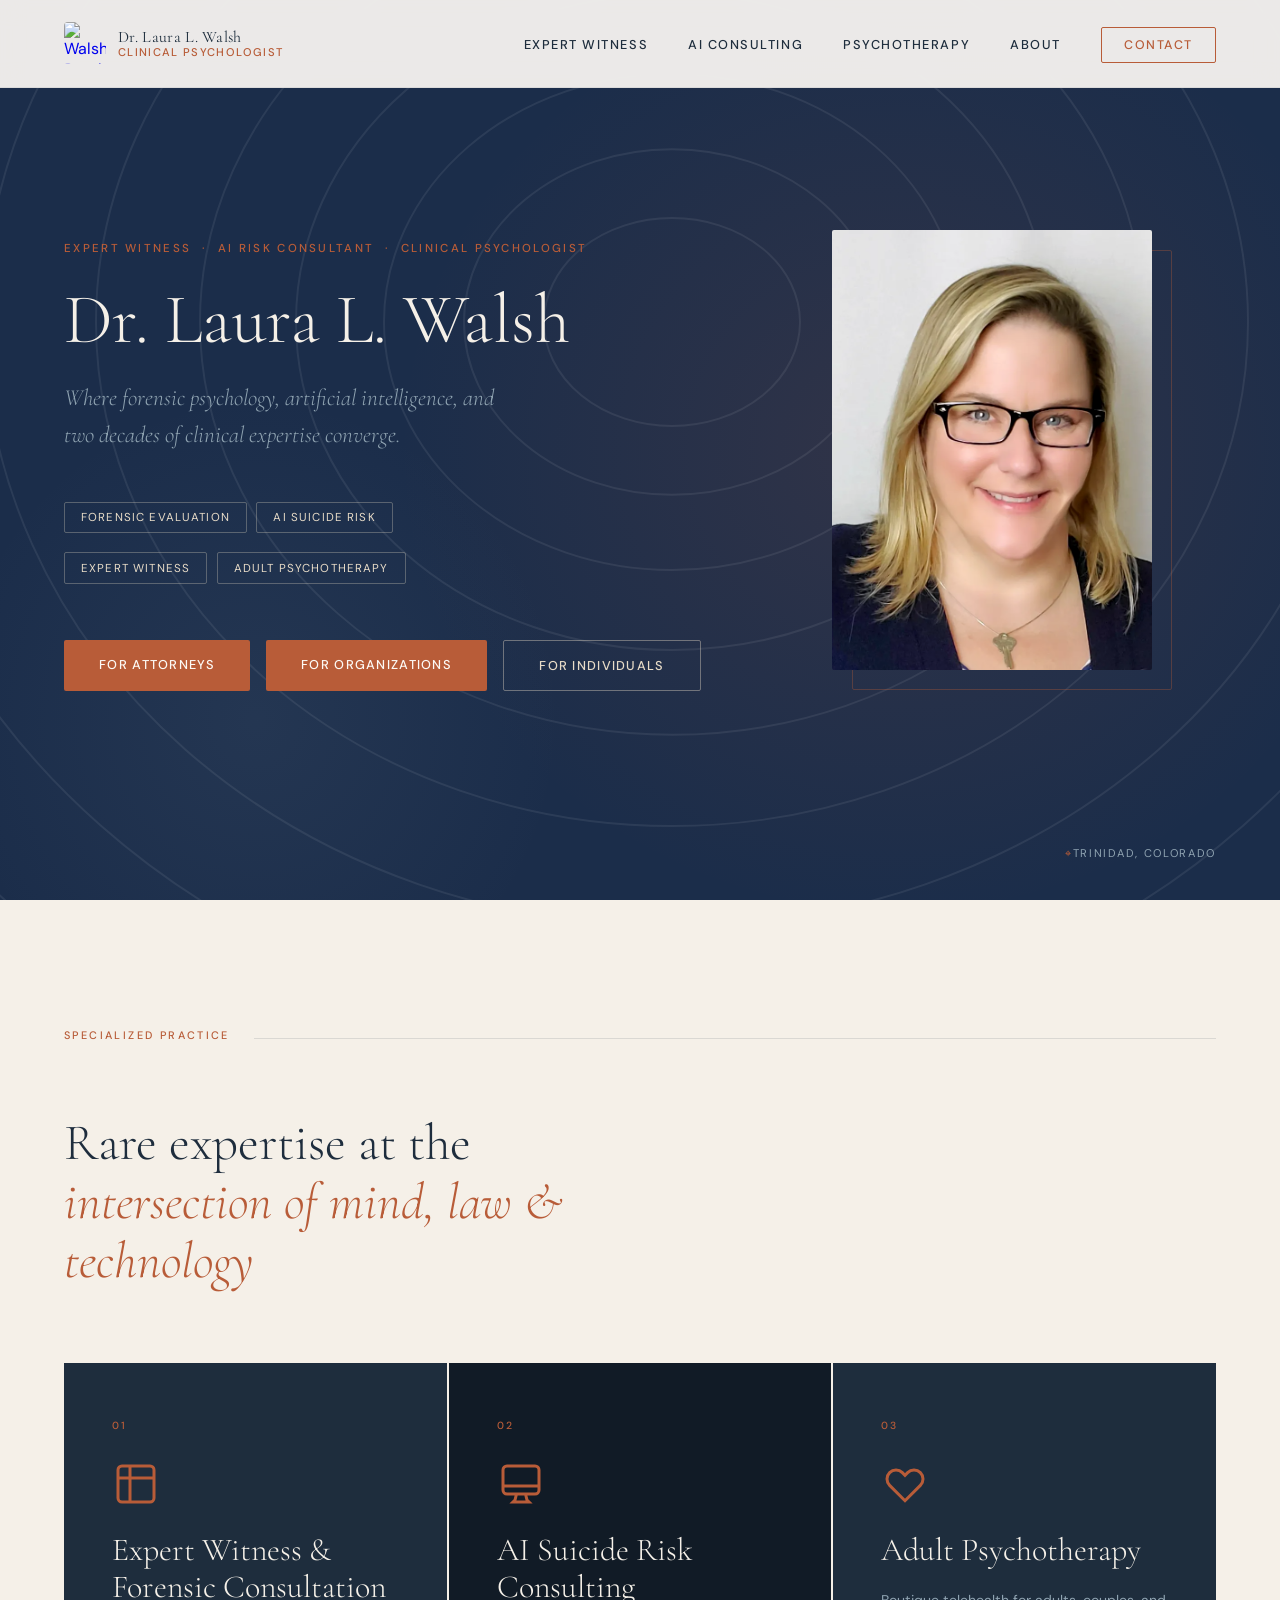
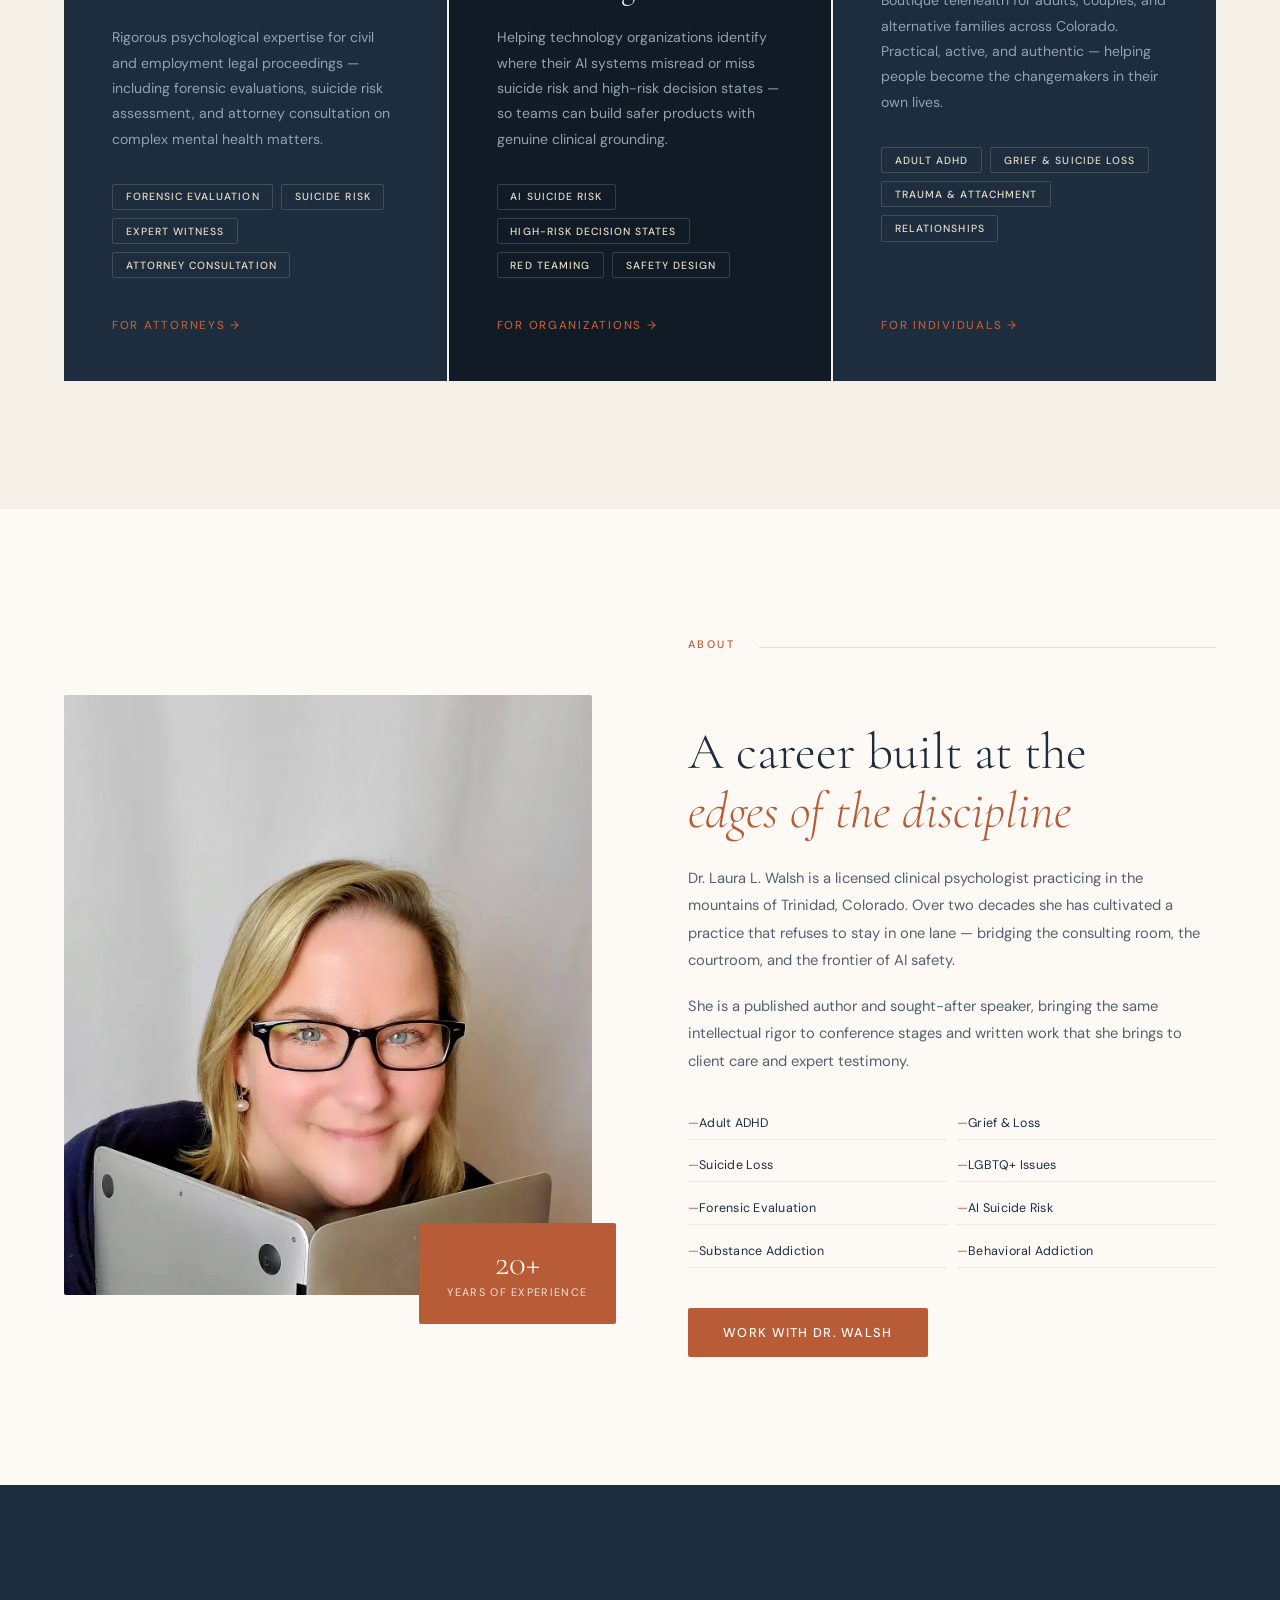
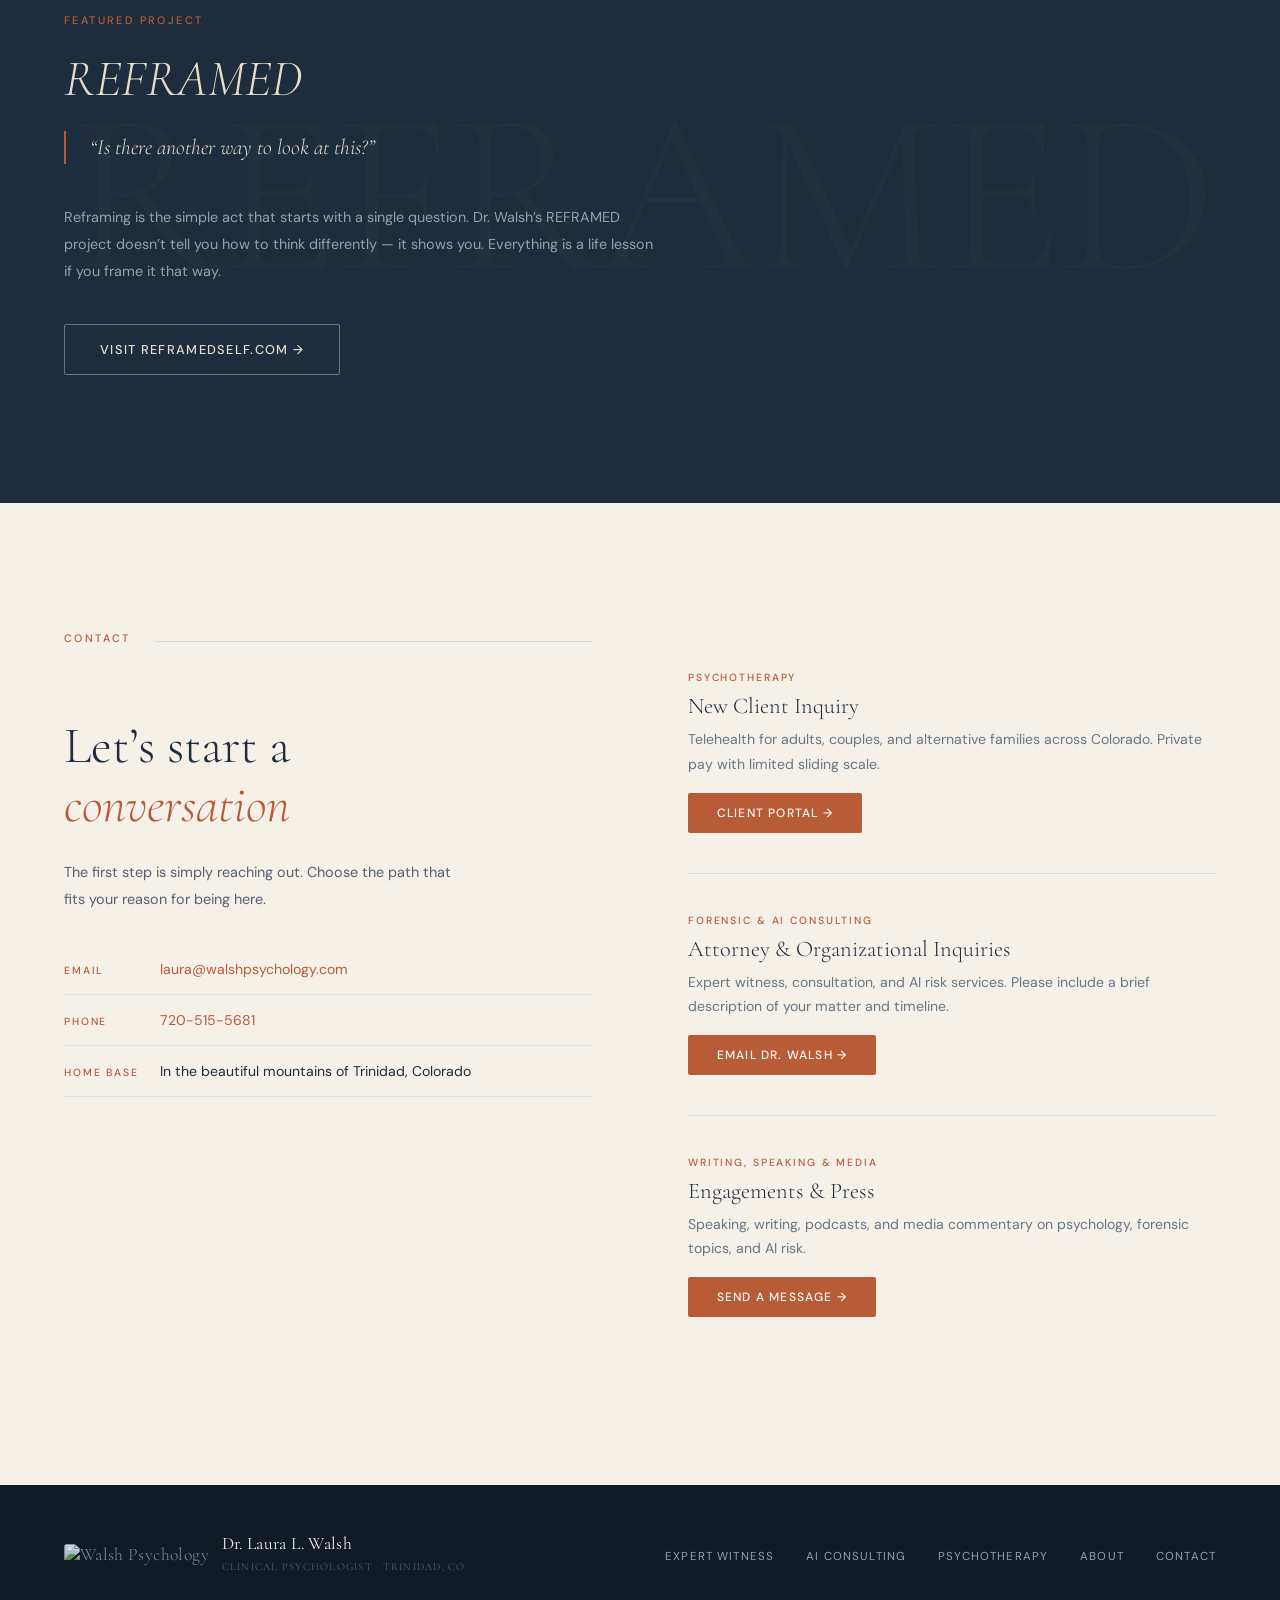
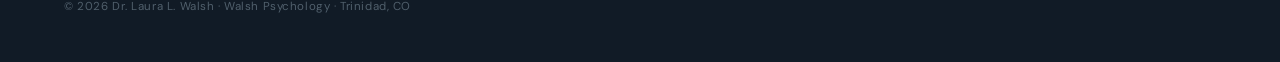
==== index.html @ 7d9e2fed "Update logo to use WebP with picture element" ====
<!DOCTYPE html>  
<html lang="en">
<head>
  <meta charset="UTF-8">
  <meta name="viewport" content="width=device-width, initial-scale=1.0">
  <meta name="theme-color" conten="#1b2d4a">
  <title>Dr. Laura L. Walsh | Clinical Psychologist &middot; Expert Witness &middot; AI Risk Consultant</title>
  <meta name="description" content="Dr. Laura L. Walsh is a licensed clinical psychologist, expert witness, and AI risk consultant in Trinidad, Colorado. Forensic psychology, adult psychotherapy, and AI suicide risk consulting.">
  <link rel="canonical" href="https://walshpsychology.com/">

  <!-- Open Graph -->
  <meta property="og:type" content="website">
  <meta property="og:url" content="https://walshpsychology.com/">
  <meta property="og:title" content="Dr. Laura L. Walsh | Clinical Psychologist &middot; Expert Witness &middot; AI Risk Consultant">
  <meta property="og:description" content="Licensed clinical psychologist, expert witness, and AI risk consultant. Forensic psychology, adult psychotherapy, and AI suicide risk consulting in Colorado.">
  <meta property="og:image" content="https://walshpsychology.com/laura_square_headshot.webp">

  <!-- Twitter -->
  <meta name="twitter:card" content="summary_large_image">
  <meta name="twitter:site" content="@walshpsychology">
  <meta name="twitter:title" content="Dr. Laura L. Walsh | Clinical Psychologist &middot; Expert Witness &middot; AI Risk Consultant">
  <meta name="twitter:description" content="Licensed clinical psychologist, expert witness, and AI risk consultant based in Trinidad, Colorado.">
  <meta name="twitter:image" content="https://walshpsychology.com/laura_square_headshot.webp">

  <!-- Favicons -->
  <link rel="icon" type="image/svg+xml" href="favicon.svg">
  <link rel="icon" type="image/png" href="walsh_logo_final.png">

  <!-- Fonts -->
  <link rel="preconnect" href="https://fonts.googleapis.com">
  <link rel="preconnect" href="https://fonts.gstatic.com" crossorigin>
  <link href="https://fonts.googleapis.com/css2?family=Cormorant+Garamond:ital,wght@0,300;0,400;0,600;1,300;1,400&family=DM+Sans:wght@300;400;500&display=swap" rel="stylesheet">

  <!-- Preload hero image -->
  <link rel="preload" as="image" href="laura_photo.webp" type="image/webp">

  <!-- Structured Data -->
  <script type="application/ld+json">{
    "@context": "https://schema.org",
    "@type": "Person",
    "name": "Dr. Laura L. Walsh",
    "jobTitle": "Licensed Clinical Psychologist",
    "description": "Licensed clinical psychologist, expert witness, and AI risk consultant in Trinidad, Colorado.",
    "url": "https://walshpsychology.com/",
    "image": "https://walshpsychology.com/laura_square_headshot.webp",
    "telephone": "+17205155681",
    "email": "laura@walshpsychology.com",
    "address": {
      "@type": "PostalAddress",
      "addressLocality": "Trinidad",
      "addressRegion": "CO",
      "addressCountry": "US"
    },
    "sameAs": ["https://reframedself.com"]
  }</script>

  <style>
    :root {
      --slate: #1e2d3d;
      --deep: #111b26;
      --terra: #b85c38;
      --sand: #e8dcc8;
      --cream: #f5f0e8;
      --mist: #8fa3b1;
      --white: #fdfaf6;
      --serif: 'Cormorant Garamond', Georgia, serif;
      --sans: 'DM Sans', sans-serif;
    }

    *, *::before, *::after { box-sizing: border-box; margin: 0; padding: 0; }

    .topo-bg {
      position: absolute; inset: 0; pointer-events: none; opacity: 0.07;
      background-image: url("data:image/svg+xml,%3Csvg xmlns='http://www.w3.org/2000/svg' width='800' height='800' viewBox='0 0 800 800'%3E%3Cg fill='none' stroke='%23ffffff' stroke-width='1.2'%3E%3Cellipse cx='420' cy='320' rx='80' ry='65'/%3E%3Cellipse cx='420' cy='320' rx='130' ry='108'/%3E%3Cellipse cx='420' cy='320' rx='180' ry='155'/%3E%3Cellipse cx='420' cy='320' rx='235' ry='205'/%3E%3Cellipse cx='420' cy='320' rx='295' ry='258'/%3E%3Cellipse cx='420' cy='320' rx='360' ry='315'/%3E%3Cellipse cx='420' cy='320' rx='430' ry='378'/%3E%3Cellipse cx='420' cy='320' rx='505' ry='445'/%3E%3Cellipse cx='420' cy='320' rx='585' ry='515'/%3E%3Cellipse cx='420' cy='320' rx='670' ry='590'/%3E%3C/g%3E%3C/svg%3E");
      background-size: cover; background-position: center;
    }

    html { scroll-behavior: smooth; }

    body { font-family: var(--sans); background: var(--white); color: var(--slate); overflow-x: hidden; }

    /* ââ NAV ââ */
    nav[aria-label="Main navigation"] {
      position: fixed; top: 0; left: 0; right: 0; z-index: 100;
      display: flex; align-items: center; justify-content: space-between;
      padding: 1.4rem 4rem;
      background: rgba(253,250,246,0.92); backdrop-filter: blur(12px);
      border-bottom: 1px solid rgba(30,45,61,0.08);
      transition: padding 0.3s ease;
      flex-wrap: nowrap;
    }
    /* Reset footer nav â prevent it from inheriting fixed positioning */
    footer nav { position: static; all: unset; }
    .nav-logo {
      display: flex; align-items: center; gap: 0.75rem; text-decoration: none;
      flex-shrink: 0; position: relative; z-index: 2;
      min-height: 42px;
    }
    .nav-logo img {
      display: block; height: 42px; width: 42px; min-width: 42px;
      object-fit: cover; border-radius: 4px; flex-shrink: 0;
    }
    .nav-logo-text {
      font-family: var(--serif); font-size: 1rem; font-weight: 400;
      color: var(--slate); letter-spacing: 0.02em; line-height: 1.15;
      white-space: nowrap;
    }
    .nav-logo-text span {
      color: var(--terra); display: block; font-size: 0.7rem;
      letter-spacing: 0.12em; text-transform: uppercase;
      font-family: var(--sans); font-weight: 500;
    }
    .nav-links { display: flex; gap: 2.5rem; list-style: none; margin-left: auto; }
    .nav-links a {
      font-family: var(--sans); font-size: 0.8rem; font-weight: 500;
      letter-spacing: 0.12em; text-transform: uppercase;
      color: var(--slate); text-decoration: none; transition: color 0.2s;
    }
    .nav-links a:hover { color: var(--terra); }
    .nav-cta {
      font-size: 0.78rem !important; padding: 0.55rem 1.4rem;
      border: 1.5px solid var(--terra); border-radius: 2px; color: var(--terra) !important;
    }
    .nav-cta:hover { background: var(--terra); color: var(--white) !important; }

    /* ââ HAMBURGER & MOBILE MENU ââ */
    .nav-hamburger {
      display: none; flex-direction: column; gap: 5px; cursor: pointer;
      padding: 4px; background: none; border: none; z-index: 200;
    }
    .nav-hamburger span {
      display: block; width: 24px; height: 2px; background: var(--slate);
      transition: all 0.3s ease; border-radius: 2px;
    }
    .nav-hamburger.open span:nth-child(1) { transform: translateY(7px) rotate(45deg); }
    .nav-hamburger.open span:nth-child(2) { opacity: 0; }
    .nav-hamburger.open span:nth-child(3) { transform: translateY(-7px) rotate(-45deg); }

    .mobile-menu {
      display: none; position: fixed; top: 0; left: 0; right: 0; bottom: 0;
      background: rgba(27,45,74,0.98); z-index: 150;
      flex-direction: column; align-items: center; justify-content: center; gap: 2.5rem;
    }
    .mobile-menu.open { display: flex; }
    .mobile-menu a {
      font-family: var(--serif); font-size: 2rem; font-weight: 300;
      color: var(--cream); text-decoration: none; letter-spacing: 0.04em; transition: color 0.2s;
    }
    .mobile-menu a:hover { color: var(--terra); }
    .mobile-menu .mobile-cta {
      font-family: var(--sans); font-size: 0.85rem; font-weight: 500;
      letter-spacing: 0.12em; text-transform: uppercase;
      padding: 0.8rem 2rem; border: 1.5px solid var(--terra); color: var(--terra); border-radius: 2px;
    }

    /* ââ HERO ââ */
    .hero {
      min-height: 100vh;
      display: grid; grid-template-columns: 1.2fr 0.8fr;
      background: #1b2d4a;
      position: relative;
      overflow: visible;
    }
    .hero::before {
      content: ''; position: absolute; inset: 0;
      background:
        radial-gradient(ellipse 60% 80% at 70% 50%, rgba(184,92,56,0.14) 0%, transparent 65%),
        radial-gradient(ellipse 40% 60% at 20% 80%, rgba(143,163,177,0.08) 0%, transparent 60%);
    }
    .hero-left {
      display: flex; flex-direction: column; justify-content: center;
      padding: 8rem 0.5rem 6rem 4rem;
      position: relative; z-index: 1;
    }
    .hero-eyebrow {
      font-family: var(--sans); font-size: 0.72rem; font-weight: 500;
      letter-spacing: 0.2em; text-transform: uppercase; color: var(--terra);
      margin-bottom: 1.8rem; white-space: nowrap;
      opacity: 0; animation: fadeUp 0.7s 0.2s forwards;
    }
    .hero-name {
      font-family: var(--serif); font-size: clamp(3.2rem, 5.5vw, 6.5rem);
      font-weight: 300; line-height: 1.0; color: var(--cream);
      margin-bottom: 1.5rem; white-space: nowrap;
      opacity: 0; animation: fadeUp 0.8s 0.35s forwards;
    }
    .hero-name em { font-style: italic; color: var(--sand); }
    .hero-tagline {
      font-family: var(--serif); font-size: 1.45rem; font-weight: 300;
      font-style: italic; color: var(--mist); line-height: 1.6;
      max-width: 100%; margin-bottom: 3rem;
      opacity: 0; animation: fadeUp 0.8s 0.5s forwards;
    }
    .hero-pills {
      display: flex; flex-wrap: wrap; gap: 0.6rem;
      margin-bottom: 3.5rem;
      opacity: 0; animation: fadeUp 0.8s 0.65s forwards;
    }
    .pill-break { flex-basis: 100%; height: 0; }
    .pill {
      font-size: 0.72rem; font-weight: 400; letter-spacing: 0.1em; text-transform: uppercase;
      padding: 0.45rem 1rem; border: 1px solid rgba(232,220,200,0.3);
      color: var(--sand); border-radius: 2px;
    }
    .hero-btns {
      display: flex; gap: 1rem; flex-wrap: wrap;
      opacity: 0; animation: fadeUp 0.8s 0.8s forwards;
    }
    .btn-primary {
      font-family: var(--sans); font-size: 0.8rem; font-weight: 500;
      letter-spacing: 0.1em; text-transform: uppercase;
      padding: 1rem 2.2rem; background: var(--terra); color: var(--white);
      text-decoration: none; border-radius: 2px;
      transition: background 0.25s, transform 0.2s; display: inline-block;
    }
    .btn-primary:hover { background: #a04d2f; transform: translateY(-1px); }
    .btn-outline {
      font-family: var(--sans); font-size: 0.8rem; font-weight: 500;
      letter-spacing: 0.1em; text-transform: uppercase;
      padding: 1rem 2.2rem; border: 1.5px solid rgba(232,220,200,0.4);
      color: var(--sand); text-decoration: none; border-radius: 2px;
      transition: border-color 0.25s, color 0.25s; display: inline-block;
    }
    .btn-outline:hover { border-color: var(--sand); color: var(--white); }

    .hero-right {
      position: relative; z-index: 1;
      display: flex; align-items: center; justify-content: center;
      padding: 2rem 4rem 2rem 0;
    }
    .hero-photo-wrap {
      position: relative; width: 100%; max-width: 320px; height: 440px;
      opacity: 0; animation: fadeIn 1s 0.9s forwards;
    }
    .hero-photo-wrap::before {
      content: ''; position: absolute;
      top: 20px; left: 20px; right: -20px; bottom: -20px;
      border: 1px solid rgba(184,92,56,0.35); border-radius: 2px;
    }
    .hero-photo-wrap img {
      width: 100%; height: 100%; object-fit: cover; border-radius: 2px;
      filter: grayscale(15%) contrast(1.05);
    }
    .hero-location {
      position: absolute; bottom: 2.5rem; right: 4rem;
      font-size: 0.7rem; font-weight: 400; letter-spacing: 0.15em;
      text-transform: uppercase; color: var(--mist);
      opacity: 0; animation: fadeIn 0.8s 1.1s forwards;
    }
    .hero-location::before { content: '\2316 '; color: var(--terra); }

    /* ââ SERVICES ââ */
    .services { padding: 8rem 4rem; background: var(--cream); }
    .section-header {
      display: flex; align-items: baseline; gap: 1.5rem; margin-bottom: 4.5rem;
    }
    .section-label {
      font-size: 0.68rem; font-weight: 500; letter-spacing: 0.22em;
      text-transform: uppercase; color: var(--terra);
    }
    .section-rule { flex: 1; height: 1px; background: rgba(30,45,61,0.12); }
    .section-title {
      font-family: var(--serif); font-size: clamp(2.2rem, 4vw, 3.8rem);
      font-weight: 300; color: var(--slate); margin-bottom: 4.5rem;
      max-width: 600px; line-height: 1.15;
    }
    .section-title em { font-style: italic; color: var(--terra); }
    .services-featured { display: grid; grid-template-columns: repeat(3, 1fr); gap: 2px; }
    .service-card-featured {
      background: var(--slate); color: var(--cream); padding: 3.5rem 3rem 3rem;
      text-decoration: none; display: flex; flex-direction: column;
      position: relative; overflow: hidden; transition: transform 0.3s ease;
    }
    .service-card-featured:hover { transform: translateY(-3px); }
    .service-card-featured--ai { background: var(--deep); }
    .service-card-featured::after {
      content: ''; position: absolute; bottom: 0; left: 0; right: 0; height: 3px;
      background: var(--terra); transform: scaleX(0); transform-origin: left;
      transition: transform 0.3s ease;
    }
    .service-card-featured:hover::after { transform: scaleX(1); }
    .sfeat-label {
      font-size: 0.65rem; font-weight: 500; letter-spacing: 0.2em;
      text-transform: uppercase; color: var(--terra); margin-bottom: 1.8rem;
    }
    .service-card-featured h3 {
      font-family: var(--serif); font-size: 2rem; font-weight: 300;
      color: var(--cream); line-height: 1.15; margin-bottom: 1.2rem;
    }
    .service-card-featured p {
      font-size: 0.88rem; line-height: 1.8; color: var(--mist); margin-bottom: 2rem;
    }
    .sfeat-tags { display: flex; flex-wrap: wrap; gap: 0.5rem; margin-bottom: 2.5rem; }
    .sfeat-tags span {
      font-size: 0.65rem; font-weight: 500; letter-spacing: 0.1em; text-transform: uppercase;
      padding: 0.35rem 0.8rem; border: 1px solid rgba(232,220,200,0.18);
      color: var(--sand); border-radius: 2px;
    }
    .service-link {
      font-size: 0.72rem; font-weight: 500; letter-spacing: 0.15em; text-transform: uppercase;
      color: var(--terra); display: flex; align-items: center; gap: 0.5rem;
    }
    .service-link::after { content: ''; transition: transform 0.2s; }
    .service-card-featured:hover .service-link::after { transform: translateX(4px); }

    /* ââ ABOUT ââ */
    .about {
      padding: 8rem 4rem; background: var(--white);
      display: grid; grid-template-columns: 1fr 1fr; gap: 6rem; align-items: center;
    }
    .about-img-wrap { position: relative; }
    .about-img-wrap img {
      width: 100%; aspect-ratio: 4/5; object-fit: cover; border-radius: 2px;
    }
    .about-badge {
      position: absolute; bottom: -1.5rem; right: -1.5rem;
      background: var(--terra); color: var(--white);
      padding: 1.4rem 1.8rem; border-radius: 2px; text-align: center;
    }
    .about-badge strong {
      display: block; font-family: var(--serif); font-size: 2.2rem;
      font-weight: 300; line-height: 1;
    }
    .about-badge span { font-size: 0.68rem; letter-spacing: 0.12em; text-transform: uppercase; opacity: 0.85; }
    .about-content .section-title { margin-bottom: 1.5rem; }
    .about-content p { font-size: 0.92rem; line-height: 1.85; color: #556070; margin-bottom: 1.2rem; }
    .about-specialties { display: grid; grid-template-columns: 1fr 1fr; gap: 0.6rem; margin: 2rem 0 2.5rem; }
    .specialty-item {
      font-size: 0.78rem; font-weight: 400; color: var(--slate);
      padding: 0.5rem 0; border-bottom: 1px solid rgba(30,45,61,0.08); letter-spacing: 0.02em;
    }
    .specialty-item::before { content: '\2014 '; color: var(--terra); }

    /* ââ REFRAMED ââ */
    .reframed {
      padding: 8rem 4rem; background: var(--slate);
      display: block; position: relative; overflow: hidden;
    }
    .reframed::before {
      content: 'REFRAMED'; position: absolute;
      font-family: var(--serif); font-size: 18vw; font-weight: 300;
      color: rgba(255,255,255,0.02); top: 50%; left: 50%;
      transform: translate(-50%,-50%); white-space: nowrap;
      pointer-events: none; letter-spacing: -0.02em;
    }
    .reframed-inner { position: relative; z-index: 1; }
    .reframed-label {
      font-size: 0.68rem; font-weight: 500; letter-spacing: 0.22em;
      text-transform: uppercase; color: var(--terra); margin-bottom: 1.5rem;
    }
    .reframed-title {
      font-family: var(--serif); font-size: clamp(2.5rem, 4vw, 4rem);
      font-weight: 300; color: var(--cream); line-height: 1.1; margin-bottom: 1.5rem;
    }
    .reframed-title em { font-style: italic; color: var(--sand); }
    .reframed-body {
      font-size: 0.9rem; line-height: 1.85; color: var(--mist);
      margin-bottom: 2.5rem; max-width: 600px;
    }
    .reframed-quote { border-left: 2px solid var(--terra); padding-left: 1.5rem; margin-bottom: 2.5rem; }
    .reframed-quote blockquote {
      font-family: var(--serif); font-size: 1.35rem; font-style: italic;
      font-weight: 300; color: var(--sand); line-height: 1.55;
    }
    .btn-light {
      font-family: var(--sans); font-size: 0.8rem; font-weight: 500;
      letter-spacing: 0.1em; text-transform: uppercase;
      padding: 1rem 2.2rem; border: 1.5px solid rgba(232,220,200,0.4);
      color: var(--sand); text-decoration: none; border-radius: 2px;
      display: inline-block; transition: all 0.25s;
    }
    .btn-light:hover { background: var(--terra); border-color: var(--terra); color: var(--white); }

    /* ââ CONTACT ââ */
    .contact {
      padding: 8rem 4rem; background: var(--cream);
      display: grid; grid-template-columns: 1fr 1fr; gap: 6rem; align-items: start;
    }
    .contact-title {
      font-family: var(--serif); font-size: clamp(2.2rem, 4vw, 3.5rem);
      font-weight: 300; color: var(--slate); margin-bottom: 1.5rem; line-height: 1.15;
    }
    .contact-title em { font-style: italic; color: var(--terra); }
    .contact-body {
      font-size: 0.9rem; line-height: 1.85; color: #556070;
      margin-bottom: 2rem; max-width: 400px;
    }
    .contact-info { margin-bottom: 2.5rem; }
    .contact-item {
      display: flex; align-items: baseline; gap: 1rem;
      padding: 1rem 0; border-bottom: 1px solid rgba(30,45,61,0.08);
      font-size: 0.88rem; color: var(--slate);
    }
    .contact-item-label {
      font-size: 0.65rem; font-weight: 500; letter-spacing: 0.18em;
      text-transform: uppercase; color: var(--terra); min-width: 80px;
    }

    /* ââ FOOTER ââ */
    footer {
      background: var(--deep); padding: 3rem 4rem;
      display: flex; align-items: center; justify-content: space-between;
      flex-wrap: wrap; gap: 1.5rem;
    }
    .footer-logo {
      font-family: var(--serif); font-size: 1.1rem; font-weight: 300;
      color: var(--mist); letter-spacing: 0.02em;
      display: flex; align-items: center; gap: 0.75rem;
    }
    .footer-logo strong { color: var(--cream); font-weight: 400; }
    .footer-nav { display: flex; gap: 2rem; list-style: none; }
    .footer-nav a {
      font-size: 0.72rem; font-weight: 400; letter-spacing: 0.1em; text-transform: uppercase;
      color: var(--mist); text-decoration: none; transition: color 0.2s;
    }
    .footer-nav a:hover { color: var(--terra); }
    .footer-copy { font-size: 0.72rem; color: rgba(143,163,177,0.5); letter-spacing: 0.05em; }

    /* ââ ANIMATIONS ââ */
    @keyframes fadeUp { from { opacity: 0; transform: translateY(20px); } to { opacity: 1; transform: translateY(0); } }
    @keyframes fadeIn { from { opacity: 0; } to { opacity: 1; } }

    /* ââ RESPONSIVE ââ */
    @media (max-width: 900px) {
      nav { padding: 1.2rem 1.5rem; }
      .nav-links { display: none; }
      .nav-hamburger { display: flex; }
      .hero { grid-template-columns: 1fr; min-height: auto; padding-bottom: 0; }
      .hero-right { display: none; }
      .hero-left { padding: 9rem 1.5rem 5rem; }
      .hero-name { white-space: normal; }
      .hero-eyebrow { white-space: normal; }
      .services { padding: 5rem 1.5rem; }
      .services-featured { grid-template-columns: 1fr; gap: 1px; }
      .about { grid-template-columns: 1fr; padding: 5rem 1.5rem; gap: 3rem; }
      .reframed { padding: 5rem 1.5rem; }
      .contact { grid-template-columns: 1fr; padding: 5rem 1.5rem; gap: 3rem; }
      footer {
        padding: 2.5rem 1.5rem;
        flex-direction: column; align-items: flex-start;
      }
      .footer-nav { flex-wrap: wrap; gap: 1rem; }
    }
  </style>
</head>
<body>

<!-- NAV -->
<nav aria-label="Main navigation">
  <a href="index.html" class="nav-logo" aria-label="Walsh Psychology â Home">
    <picture><source srcset="walsh_logo_final.webp" type="image/webp"><img src="walsh_logo_final.png" alt="Walsh Psychology" width="42" height="42"></picture>
    <div class="nav-logo-text">Dr. Laura L. Walsh<span>Clinical Psychologist</span></div>
  </a>
  <ul class="nav-links">
    <li><a href="forensic.html">Expert Witness</a></li>
    <li><a href="ai.html">AI Consulting</a></li>
    <li><a href="therapy.html">Psychotherapy</a></li>
    <li><a href="about.html">About</a></li>
    <li><a href="contact.html" class="nav-cta">Contact</a></li>
  </ul>
  <button class="nav-hamburger" id="hamburgerBtn" aria-label="Open navigation menu" aria-expanded="false" aria-controls="mobileMenu">
    <span></span><span></span><span></span>
  </button>
</nav>

<div class="mobile-menu" id="mobileMenu" role="dialog" aria-modal="true" aria-label="Navigation menu">
  <a href="forensic.html">Expert Witness</a>
  <a href="ai.html">AI Consulting</a>
  <a href="therapy.html">Psychotherapy</a>
  <a href="about.html">About</a>
  <a href="contact.html" class="mobile-cta">Contact</a>
</div>

<script src="nav.js"></script>

<!-- HERO -->
<section class="hero">
  <div class="topo-bg" aria-hidden="true"></div>
  <div class="hero-left">
    <p class="hero-eyebrow">Expert Witness &nbsp;&middot;&nbsp; AI Risk Consultant &nbsp;&middot;&nbsp; Clinical Psychologist</p>
    <h1 class="hero-name">Dr. Laura L. Walsh</h1>
    <p class="hero-tagline">Where forensic psychology, artificial intelligence, and<br>two decades of clinical expertise converge.</p>
    <div class="hero-pills">
      <span class="pill">Forensic Evaluation</span>
      <span class="pill">AI Suicide Risk</span>
      <span class="pill-break"></span>
      <span class="pill">Expert Witness</span>
      <span class="pill">Adult Psychotherapy</span>
    </div>
    <div class="hero-btns">
      <a href="forensic.html" class="btn-primary">For Attorneys</a>
      <a href="ai.html" class="btn-primary">For Organizations</a>
      <a href="therapy.html" class="btn-outline">For Individuals</a>
    </div>
  </div>
  <div class="hero-right" aria-hidden="true">
    <div class="hero-photo-wrap">
      <img src="laura_photo.webp" alt="Dr. Laura L. Walsh" width="320" height="440" fetchpriority="high"
           style="width:100%;height:100%;object-fit:cover;object-position:center top;border-radius:2px;filter:grayscale(10%) contrast(1.04);">
    </div>
  </div>
  <div class="hero-location">Trinidad, Colorado</div>
</section>

<!-- SERVICES -->
<section class="services" id="services">
  <div class="section-header">
    <span class="section-label">Specialized Practice</span>
    <div class="section-rule" aria-hidden="true"></div>
  </div>
  <h2 class="section-title">Rare expertise at the<br><em>intersection of mind, law &amp; technology</em></h2>
  <div class="services-featured">
    <a href="forensic.html" class="service-card-featured" aria-label="Expert Witness and Forensic Consultation">
      <div class="sfeat-label">01</div>
      <svg viewBox="0 0 24 24" fill="none" stroke="currentColor" stroke-width="1.5" width="48" height="48" style="margin-bottom:1.5rem;color:var(--terra);" aria-hidden="true"><path d="M9 3H5a2 2 0 00-2 2v4m6-6h10a2 2 0 012 2v4M9 3v18m0 0h10a2 2 0 002-2V9M9 21H5a2 2 0 01-2-2V9m0 0h18"/></svg>
      <h3>Expert Witness &amp;<br>Forensic Consultation</h3>
      <p>Rigorous psychological expertise for civil and employment legal proceedings &mdash; including forensic evaluations, suicide risk assessment, and attorney consultation on complex mental health matters.</p>
      <div class="sfeat-tags"><span>Forensic Evaluation</span><span>Suicide Risk</span><span>Expert Witness</span><span>Attorney Consultation</span></div>
      <span class="service-link" style="margin-top:auto;">For Attorneys &rarr;</span>
    </a>
    <a href="ai.html" class="service-card-featured service-card-featured--ai" aria-label="AI Suicide Risk Consulting">
      <div class="sfeat-label">02</div>
      <svg viewBox="0 0 24 24" fill="none" stroke="currentColor" stroke-width="1.5" width="48" height="48" style="margin-bottom:1.5rem;color:var(--terra);" aria-hidden="true"><path d="M9.75 17L9 20l-1 1h8l-1-1-.75-3M3 13h18M5 17h14a2 2 0 002-2V5a2 2 0 00-2-2H5a2 2 0 00-2 2v10a2 2 0 002 2z"/></svg>
      <h3>AI Suicide Risk Consulting</h3>
      <p>Helping technology organizations identify where their AI systems misread or miss suicide risk and high-risk decision states &mdash; so teams can build safer products with genuine clinical grounding.</p>
      <div class="sfeat-tags"><span>AI Suicide Risk</span><span>High-Risk Decision States</span><span>Red Teaming</span><span>Safety Design</span></div>
      <span class="service-link" style="margin-top:auto;">For Organizations &rarr;</span>
    </a>
    <a href="therapy.html" class="service-card-featured" aria-label="Adult Psychotherapy">
      <div class="sfeat-label">03</div>
      <svg viewBox="0 0 24 24" fill="none" stroke="currentColor" stroke-width="1.5" width="48" height="48" style="margin-bottom:1.5rem;color:var(--terra);" aria-hidden="true"><path d="M4.318 6.318a4.5 4.5 0 000 6.364L12 20.364l7.682-7.682a4.5 4.5 0 00-6.364-6.364L12 7.636l-1.318-1.318a4.5 4.5 0 00-6.364 0z"/></svg>
      <h3>Adult Psychotherapy</h3>
      <p>Boutique telehealth for adults, couples, and alternative families across Colorado. Practical, active, and authentic &mdash; helping people become the changemakers in their own lives.</p>
      <div class="sfeat-tags"><span>Adult ADHD</span><span>Grief &amp; Suicide Loss</span><span>Trauma &amp; Attachment</span><span>Relationships</span></div>
      <span class="service-link" style="margin-top:auto;">For Individuals &rarr;</span>
    </a>
  </div>
</section>

<!-- ABOUT -->
<section class="about" id="about">
  <div class="about-img-wrap">
    <img src="laura_photo2.webp" alt="Dr. Laura L. Walsh" width="480" height="600" loading="lazy"
         style="width:100%;aspect-ratio:4/5;object-fit:cover;object-position:center top;border-radius:2px;">
    <div class="about-badge"><strong>20+</strong><span>Years of Experience</span></div>
  </div>
  <div class="about-content">
    <div class="section-header">
      <span class="section-label">About</span>
      <div class="section-rule" aria-hidden="true"></div>
    </div>
    <h2 class="section-title">A career built at the<br><em>edges of the discipline</em></h2>
    <p>Dr. Laura L. Walsh is a licensed clinical psychologist practicing in the mountains of Trinidad, Colorado. Over two decades she has cultivated a practice that refuses to stay in one lane &mdash; bridging the consulting room, the courtroom, and the frontier of AI safety.</p>
    <p>She is a published author and sought-after speaker, bringing the same intellectual rigor to conference stages and written work that she brings to client care and expert testimony.</p>
    <div class="about-specialties">
      <span class="specialty-item">Adult ADHD</span>
      <span class="specialty-item">Grief &amp; Loss</span>
      <span class="specialty-item">Suicide Loss</span>
      <span class="specialty-item">LGBTQ+ Issues</span>
      <span class="specialty-item">Forensic Evaluation</span>
      <span class="specialty-item">AI Suicide Risk</span>
      <span class="specialty-item">Substance Addiction</span>
      <span class="specialty-item">Behavioral Addiction</span>
    </div>
    <a href="#contact" class="btn-primary">Work With Dr. Walsh</a>
  </div>
</section>

<!-- REFRAMED -->
<section class="reframed" id="reframed">
  <div class="reframed-inner">
    <p class="reframed-label">Featured Project</p>
    <h2 class="reframed-title"><em>REFRAMED</em></h2>
    <div class="reframed-quote">
      <blockquote>&ldquo;Is there another way to look at this?&rdquo;</blockquote>
    </div>
    <p class="reframed-body">Reframing is the simple act that starts with a single question. Dr. Walsh&rsquo;s REFRAMED project doesn&rsquo;t tell you how to think differently &mdash; it shows you. Everything is a life lesson if you frame it that way.</p>
    <a href="https://reframedself.com" target="_blank" rel="noopener noreferrer" class="btn-light">Visit Reframedself.com &rarr;</a>
  </div>
</section>

<!-- CONTACT -->
<section class="contact" id="contact">
  <div>
    <div class="section-header">
      <span class="section-label">Contact</span>
      <div class="section-rule" aria-hidden="true"></div>
    </div>
    <h2 class="contact-title">Let&rsquo;s start a<br><em>conversation</em></h2>
    <p class="contact-body">The first step is simply reaching out. Choose the path that fits your reason for being here.</p>
    <div class="contact-info">
      <div class="contact-item"><span class="contact-item-label">Email</span><span><a href="mailto:laura@walshpsychology.com" style="color:var(--terra);text-decoration:none;">laura@walshpsychology.com</a></span></div>
      <div class="contact-item"><span class="contact-item-label">Phone</span><span><a href="tel:7205155681" style="color:var(--terra);text-decoration:none;">720-515-5681</a></span></div>
      <div class="contact-item"><span class="contact-item-label">Home Base</span><span>In the beautiful mountains of Trinidad, Colorado</span></div>
    </div>
  </div>
  <div style="display:flex;flex-direction:column;gap:0;">
    <div style="padding:2.5rem 0;border-bottom:1px solid rgba(30,45,61,0.1);">
      <div style="font-size:0.65rem;font-weight:500;letter-spacing:0.18em;text-transform:uppercase;color:var(--terra);margin-bottom:0.5rem;">Psychotherapy</div>
      <h3 style="font-family:var(--serif);font-size:1.4rem;font-weight:300;color:var(--slate);margin-bottom:0.5rem;">New Client Inquiry</h3>
      <p style="font-size:0.88rem;line-height:1.75;color:#667788;margin-bottom:1rem;">Telehealth for adults, couples, and alternative families across Colorado. Private pay with limited sliding scale.</p>
      <a href="https://linebargerandassociates.clientsecure.me" target="_blank" rel="noopener noreferrer" class="btn-primary" style="font-size:0.75rem;padding:0.75rem 1.8rem;">Client Portal &rarr;</a>
    </div>
    <div style="padding:2.5rem 0;border-bottom:1px solid rgba(30,45,61,0.1);">
      <div style="font-size:0.65rem;font-weight:500;letter-spacing:0.18em;text-transform:uppercase;color:var(--terra);margin-bottom:0.5rem;">Forensic &amp; AI Consulting</div>
      <h3 style="font-family:var(--serif);font-size:1.4rem;font-weight:300;color:var(--slate);margin-bottom:0.5rem;">Attorney &amp; Organizational Inquiries</h3>
      <p style="font-size:0.88rem;line-height:1.75;color:#667788;margin-bottom:1rem;">Expert witness, consultation, and AI risk services. Please include a brief description of your matter and timeline.</p>
      <a href="mailto:laura@walshpsychology.com?subject=Forensic%20%2F%20AI%20Consulting%20Inquiry" class="btn-primary" style="font-size:0.75rem;padding:0.75rem 1.8rem;">Email Dr. Walsh &rarr;</a>
    </div>
    <div style="padding:2.5rem 0;">
      <div style="font-size:0.65rem;font-weight:500;letter-spacing:0.18em;text-transform:uppercase;color:var(--terra);margin-bottom:0.5rem;">Writing, Speaking &amp; Media</div>
      <h3 style="font-family:var(--serif);font-size:1.4rem;font-weight:300;color:var(--slate);margin-bottom:0.5rem;">Engagements &amp; Press</h3>
      <p style="font-size:0.88rem;line-height:1.75;color:#667788;margin-bottom:1rem;">Speaking, writing, podcasts, and media commentary on psychology, forensic topics, and AI risk.</p>
      <a href="mailto:laura@walshpsychology.com?subject=Speaking%20%2F%20Media%20Inquiry" class="btn-primary" style="font-size:0.75rem;padding:0.75rem 1.8rem;">Send a Message &rarr;</a>
    </div>
  </div>
</section>

<!-- FOOTER -->
<footer>
  <div class="footer-logo" style="display:flex;align-items:center;gap:0.75rem;">
    <picture><source srcset="walsh_logo_final.webp" type="image/webp"><img src="walsh_logo_final.png" alt="Walsh Psychology" width="36" height="36" loading="lazy"
         style="height:36px;width:36px;object-fit:cover;border-radius:3px;opacity:0.85;"></picture>
    <div><strong>Dr. Laura L. Walsh</strong><br><span style="font-size:0.65rem;letter-spacing:0.12em;text-transform:uppercase;color:var(--mist);opacity:0.6;">Clinical Psychologist &middot; Trinidad, CO</span></div>
  </div>
  <nav aria-label="Footer navigation">
    <ul class="footer-nav">
      <li><a href="forensic.html">Expert Witness</a></li>
      <li><a href="ai.html">AI Consulting</a></li>
      <li><a href="therapy.html">Psychotherapy</a></li>
      <li><a href="about.html">About</a></li>
      <li><a href="contact.html">Contact</a></li>
    </ul>
  </nav>
  <p class="footer-copy">&copy; 2026 Dr. Laura L. Walsh &middot; Walsh Psychology &middot; Trinidad, CO</p>
</footer>

</body>
</html>
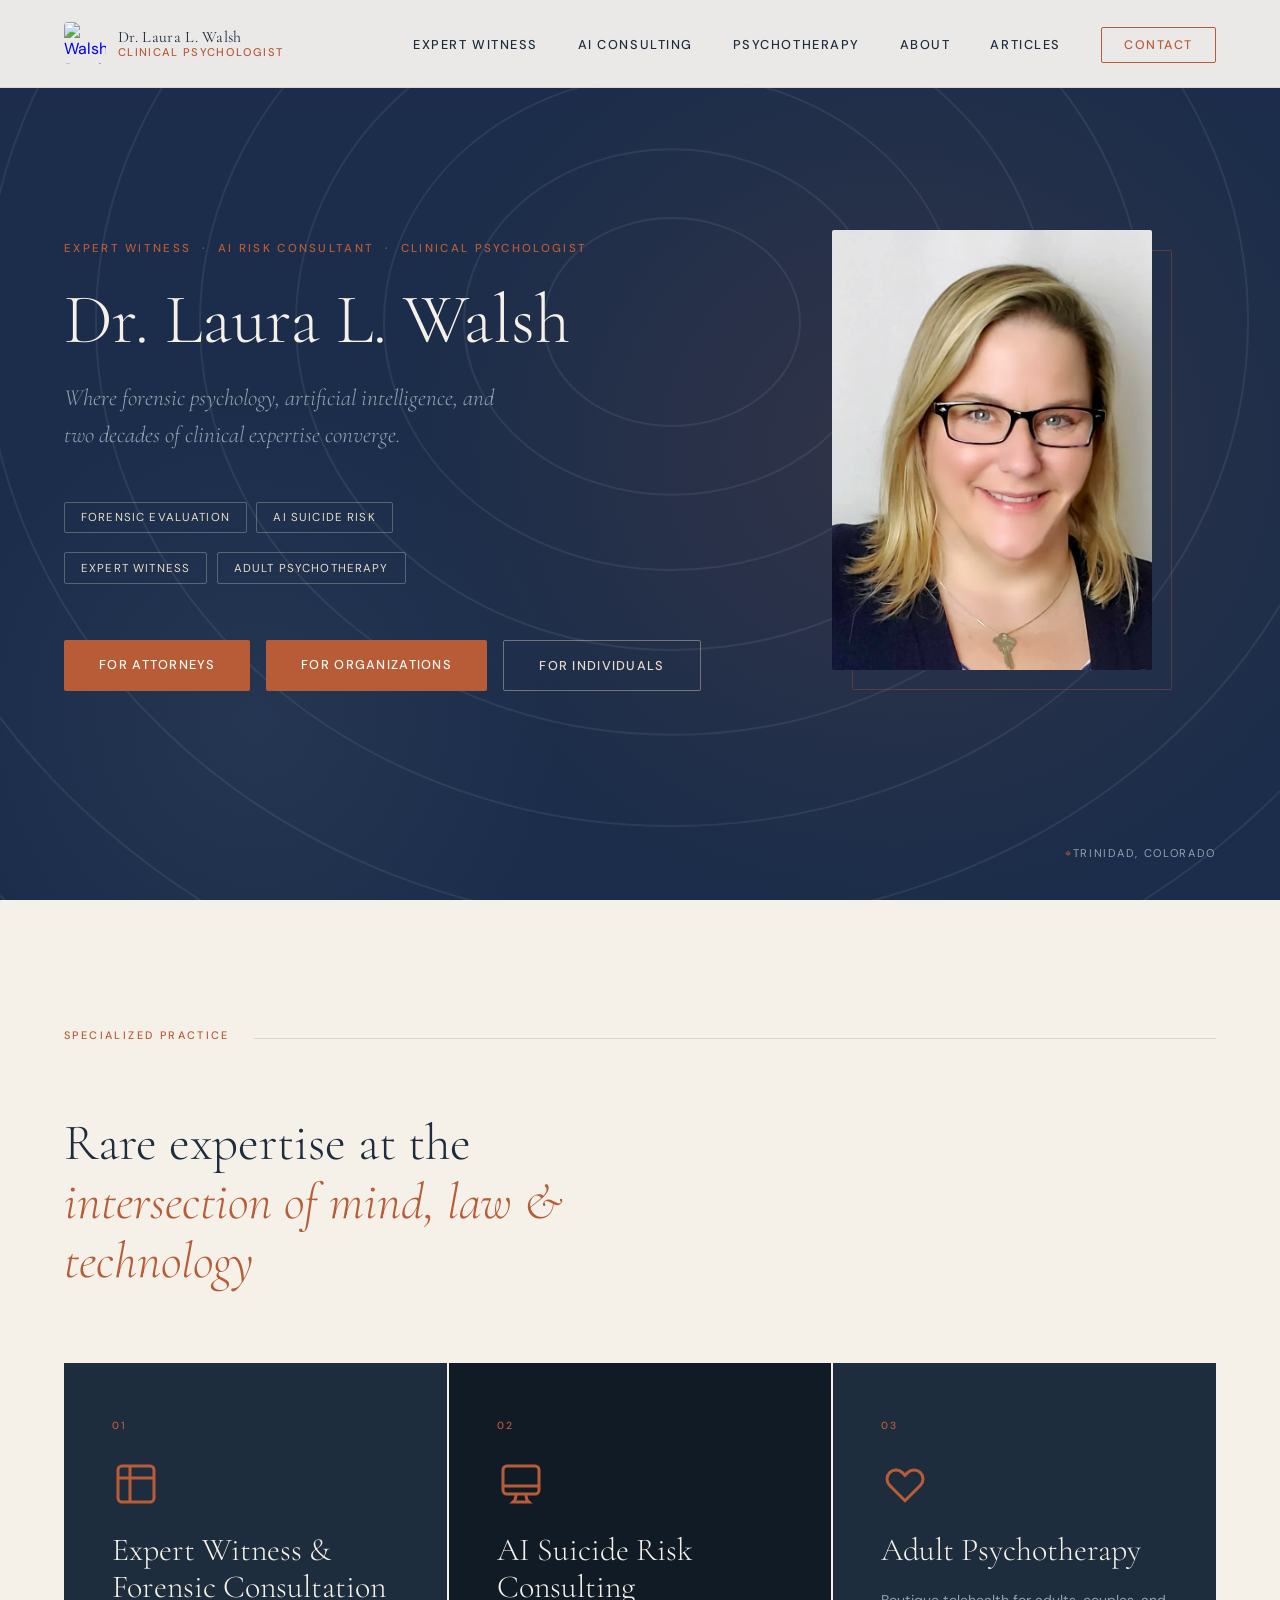
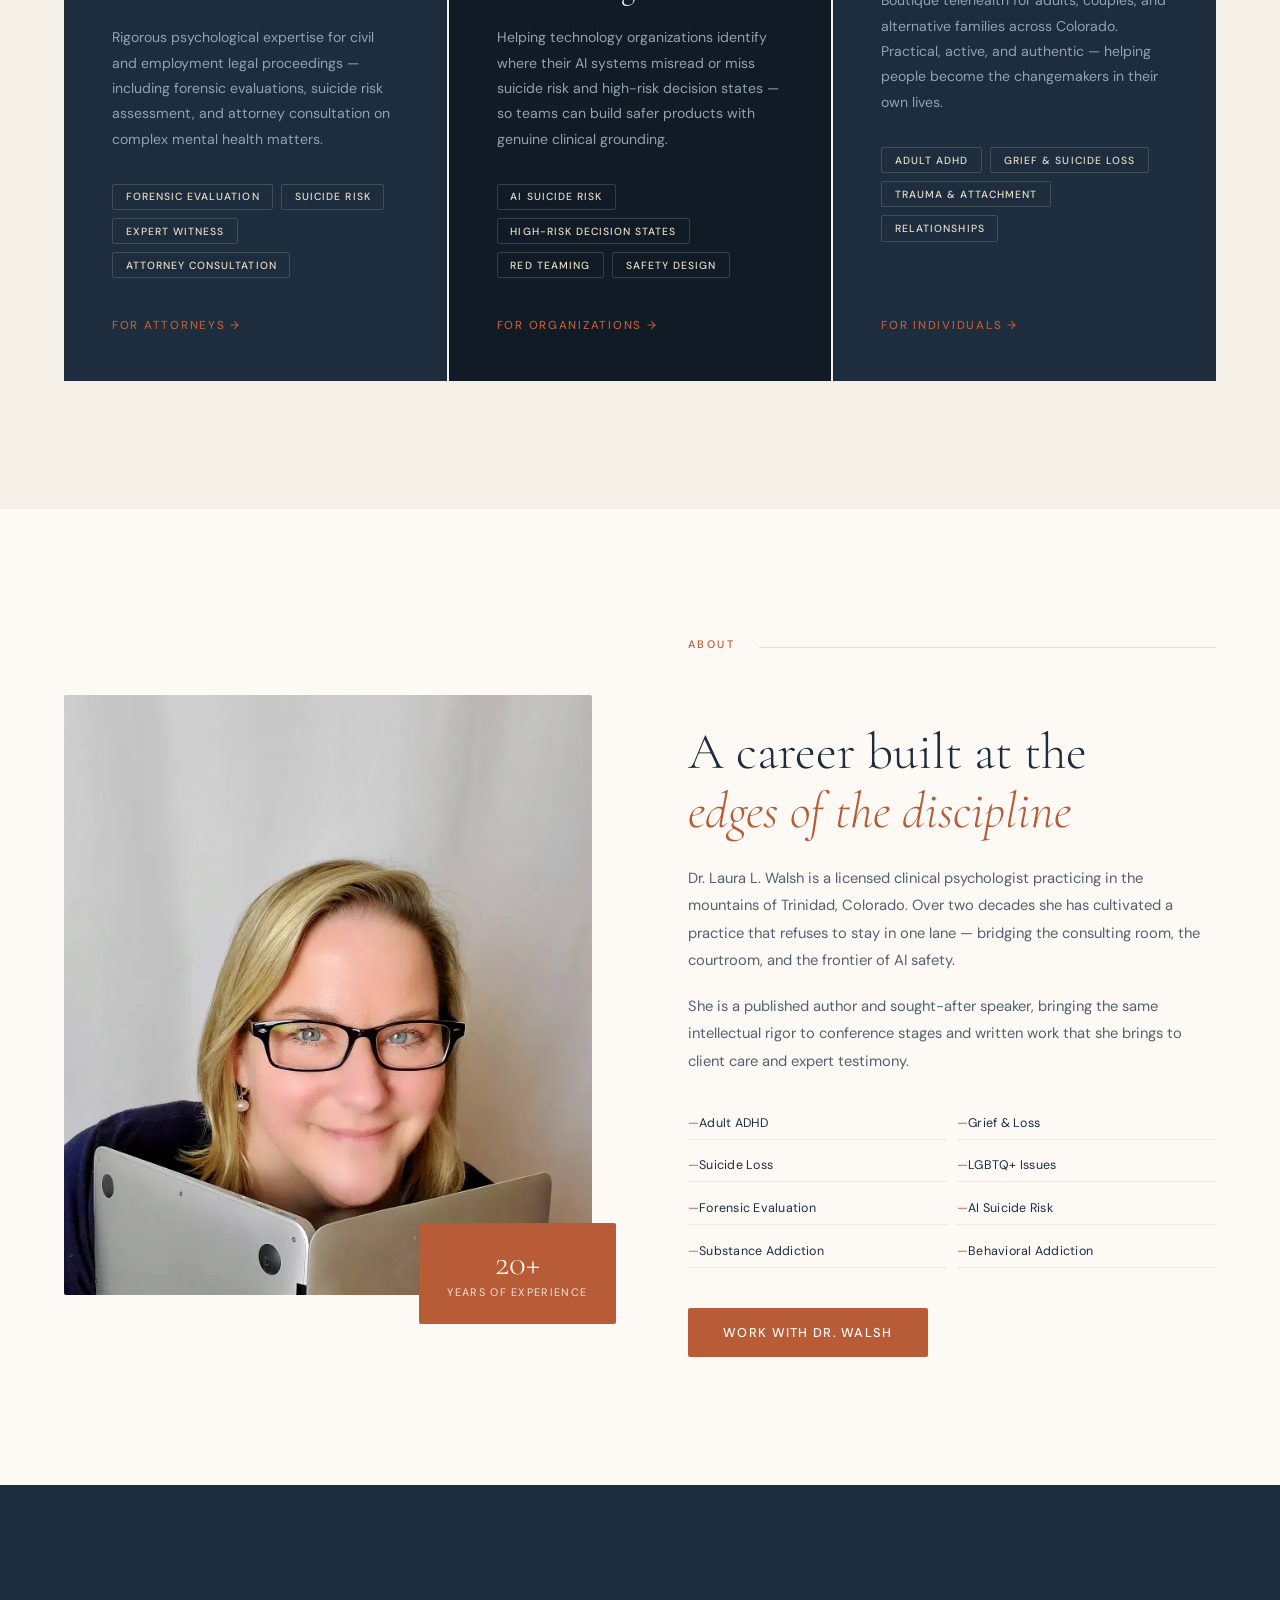
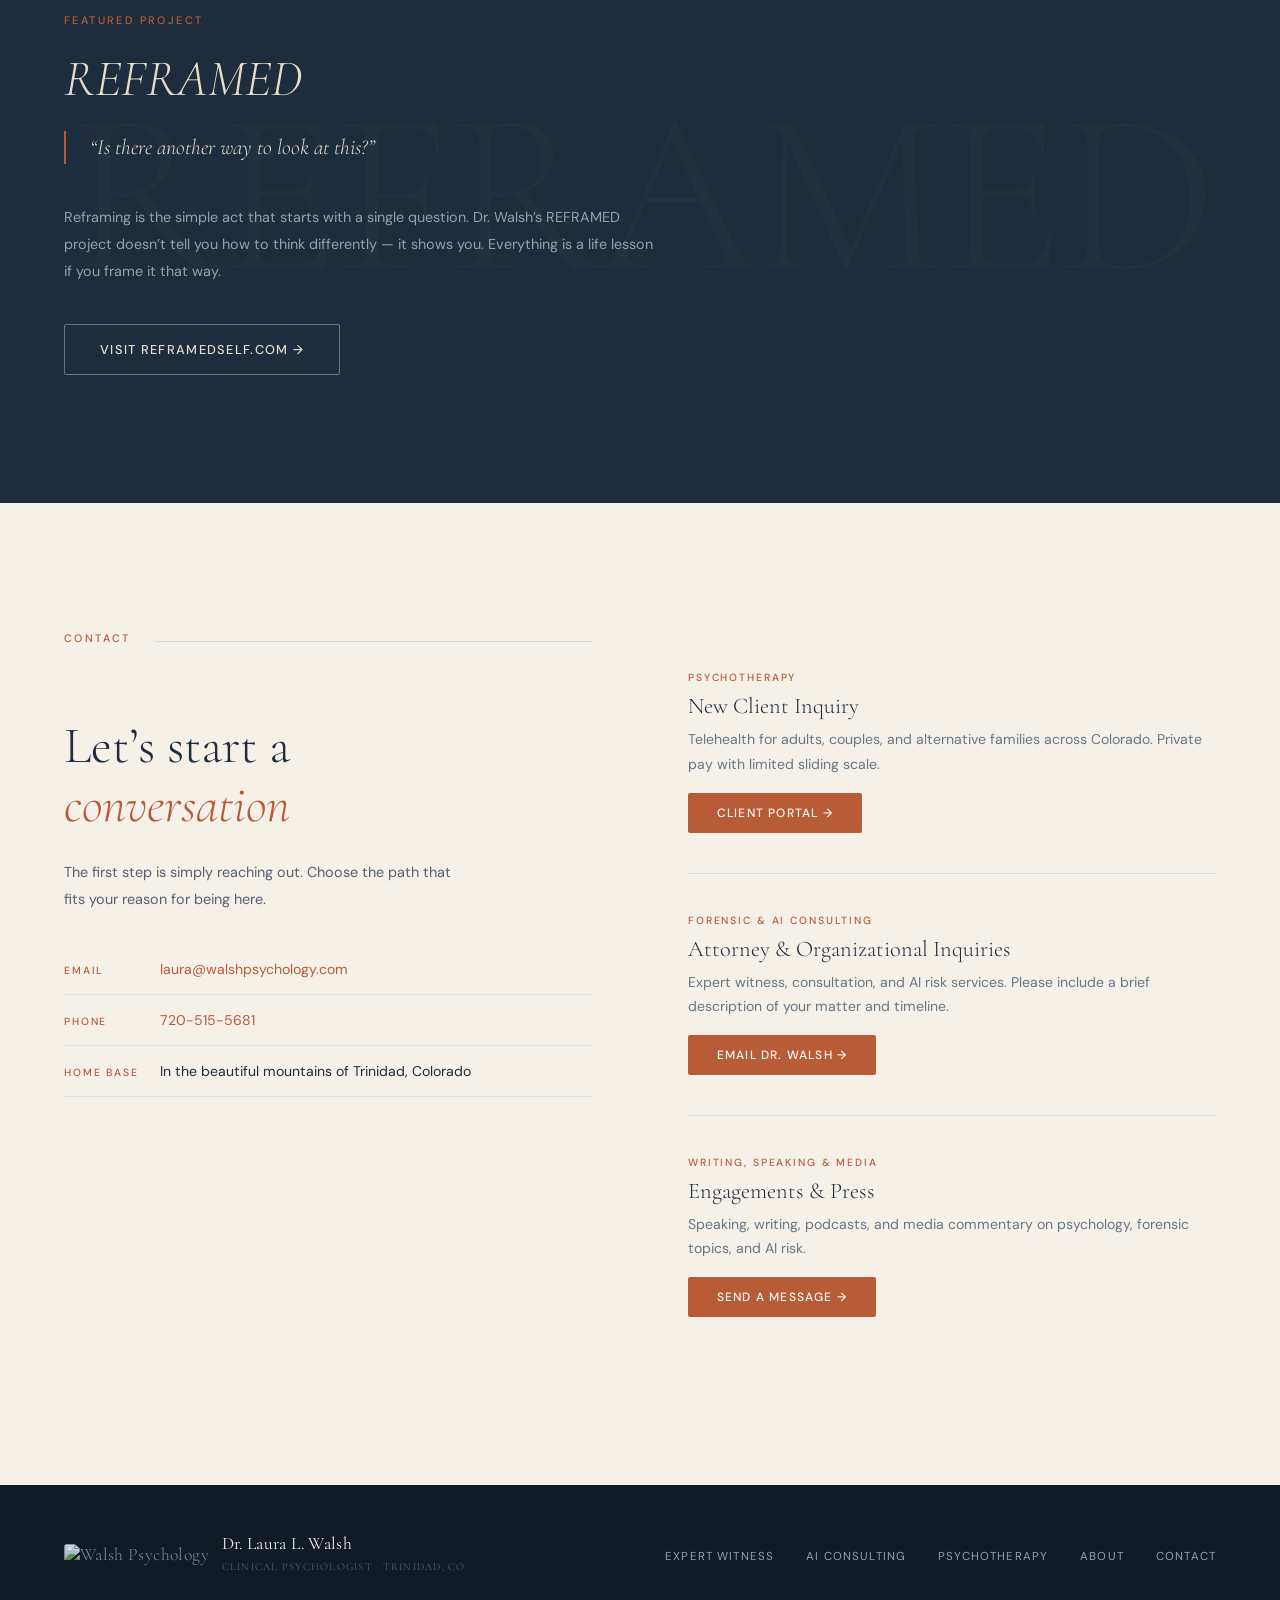
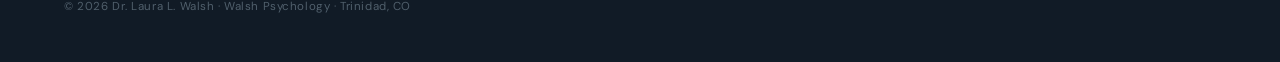
==== commit fe6e7c8c: "Update index.html" ====
--- a/index.html
+++ b/index.html
@@ -79,7 +79,7 @@
 
     body { font-family: var(--sans); background: var(--white); color: var(--slate); overflow-x: hidden; }
 
-    /* ââ NAV ââ */
+    /* ÃÂ¢ÃÂÃÂÃÂ¢ÃÂÃÂ NAV ÃÂ¢ÃÂÃÂÃÂ¢ÃÂÃÂ */
     nav[aria-label="Main navigation"] {
       position: fixed; top: 0; left: 0; right: 0; z-index: 100;
       display: flex; align-items: center; justify-content: space-between;
@@ -89,7 +89,7 @@
       transition: padding 0.3s ease;
       flex-wrap: nowrap;
     }
-    /* Reset footer nav â prevent it from inheriting fixed positioning */
+    /* Reset footer nav ÃÂ¢ÃÂÃÂ prevent it from inheriting fixed positioning */
     footer nav { position: static; all: unset; }
     .nav-logo {
       display: flex; align-items: center; gap: 0.75rem; text-decoration: none;
@@ -123,7 +123,7 @@
     }
     .nav-cta:hover { background: var(--terra); color: var(--white) !important; }
 
-    /* ââ HAMBURGER & MOBILE MENU ââ */
+    /* ÃÂ¢ÃÂÃÂÃÂ¢ÃÂÃÂ HAMBURGER & MOBILE MENU ÃÂ¢ÃÂÃÂÃÂ¢ÃÂÃÂ */
     .nav-hamburger {
       display: none; flex-direction: column; gap: 5px; cursor: pointer;
       padding: 4px; background: none; border: none; z-index: 200;
@@ -153,7 +153,7 @@
       padding: 0.8rem 2rem; border: 1.5px solid var(--terra); color: var(--terra); border-radius: 2px;
     }
 
-    /* ââ HERO ââ */
+    /* ÃÂ¢ÃÂÃÂÃÂ¢ÃÂÃÂ HERO ÃÂ¢ÃÂÃÂÃÂ¢ÃÂÃÂ */
     .hero {
       min-height: 100vh;
       display: grid; grid-template-columns: 1.2fr 0.8fr;
@@ -249,7 +249,7 @@
     }
     .hero-location::before { content: '\2316 '; color: var(--terra); }
 
-    /* ââ SERVICES ââ */
+    /* ÃÂ¢ÃÂÃÂÃÂ¢ÃÂÃÂ SERVICES ÃÂ¢ÃÂÃÂÃÂ¢ÃÂÃÂ */
     .services { padding: 8rem 4rem; background: var(--cream); }
     .section-header {
       display: flex; align-items: baseline; gap: 1.5rem; margin-bottom: 4.5rem;
@@ -303,7 +303,7 @@
     .service-link::after { content: ''; transition: transform 0.2s; }
     .service-card-featured:hover .service-link::after { transform: translateX(4px); }
 
-    /* ââ ABOUT ââ */
+    /* ÃÂ¢ÃÂÃÂÃÂ¢ÃÂÃÂ ABOUT ÃÂ¢ÃÂÃÂÃÂ¢ÃÂÃÂ */
     .about {
       padding: 8rem 4rem; background: var(--white);
       display: grid; grid-template-columns: 1fr 1fr; gap: 6rem; align-items: center;
@@ -331,7 +331,7 @@
     }
     .specialty-item::before { content: '\2014 '; color: var(--terra); }
 
-    /* ââ REFRAMED ââ */
+    /* ÃÂ¢ÃÂÃÂÃÂ¢ÃÂÃÂ REFRAMED ÃÂ¢ÃÂÃÂÃÂ¢ÃÂÃÂ */
     .reframed {
       padding: 8rem 4rem; background: var(--slate);
       display: block; position: relative; overflow: hidden;
@@ -371,7 +371,7 @@
     }
     .btn-light:hover { background: var(--terra); border-color: var(--terra); color: var(--white); }
 
-    /* ââ CONTACT ââ */
+    /* ÃÂ¢ÃÂÃÂÃÂ¢ÃÂÃÂ CONTACT ÃÂ¢ÃÂÃÂÃÂ¢ÃÂÃÂ */
     .contact {
       padding: 8rem 4rem; background: var(--cream);
       display: grid; grid-template-columns: 1fr 1fr; gap: 6rem; align-items: start;
@@ -396,7 +396,7 @@
       text-transform: uppercase; color: var(--terra); min-width: 80px;
     }
 
-    /* ââ FOOTER ââ */
+    /* ÃÂ¢ÃÂÃÂÃÂ¢ÃÂÃÂ FOOTER ÃÂ¢ÃÂÃÂÃÂ¢ÃÂÃÂ */
     footer {
       background: var(--deep); padding: 3rem 4rem;
       display: flex; align-items: center; justify-content: space-between;
@@ -416,11 +416,11 @@
     .footer-nav a:hover { color: var(--terra); }
     .footer-copy { font-size: 0.72rem; color: rgba(143,163,177,0.5); letter-spacing: 0.05em; }
 
-    /* ââ ANIMATIONS ââ */
+    /* ÃÂ¢ÃÂÃÂÃÂ¢ÃÂÃÂ ANIMATIONS ÃÂ¢ÃÂÃÂÃÂ¢ÃÂÃÂ */
     @keyframes fadeUp { from { opacity: 0; transform: translateY(20px); } to { opacity: 1; transform: translateY(0); } }
     @keyframes fadeIn { from { opacity: 0; } to { opacity: 1; } }
 
-    /* ââ RESPONSIVE ââ */
+    /* ÃÂ¢ÃÂÃÂÃÂ¢ÃÂÃÂ RESPONSIVE ÃÂ¢ÃÂÃÂÃÂ¢ÃÂÃÂ */
     @media (max-width: 900px) {
       nav { padding: 1.2rem 1.5rem; }
       .nav-links { display: none; }
@@ -447,7 +447,7 @@
 
 <!-- NAV -->
 <nav aria-label="Main navigation">
-  <a href="index.html" class="nav-logo" aria-label="Walsh Psychology â Home">
+  <a href="index.html" class="nav-logo" aria-label="Walsh Psychology ÃÂ¢ÃÂÃÂ Home">
     <picture><source srcset="walsh_logo_final.webp" type="image/webp"><img src="walsh_logo_final.png" alt="Walsh Psychology" width="42" height="42"></picture>
     <div class="nav-logo-text">Dr. Laura L. Walsh<span>Clinical Psychologist</span></div>
   </a>
@@ -456,6 +456,7 @@
     <li><a href="ai.html">AI Consulting</a></li>
     <li><a href="therapy.html">Psychotherapy</a></li>
     <li><a href="about.html">About</a></li>
+    <li><a href="articles.html">Articles</a></li>
     <li><a href="contact.html" class="nav-cta">Contact</a></li>
   </ul>
   <button class="nav-hamburger" id="hamburgerBtn" aria-label="Open navigation menu" aria-expanded="false" aria-controls="mobileMenu">
@@ -468,6 +469,7 @@
   <a href="ai.html">AI Consulting</a>
   <a href="therapy.html">Psychotherapy</a>
   <a href="about.html">About</a>
+  <a href="articles.html">Articles</a>
   <a href="contact.html" class="mobile-cta">Contact</a>
 </div>
 
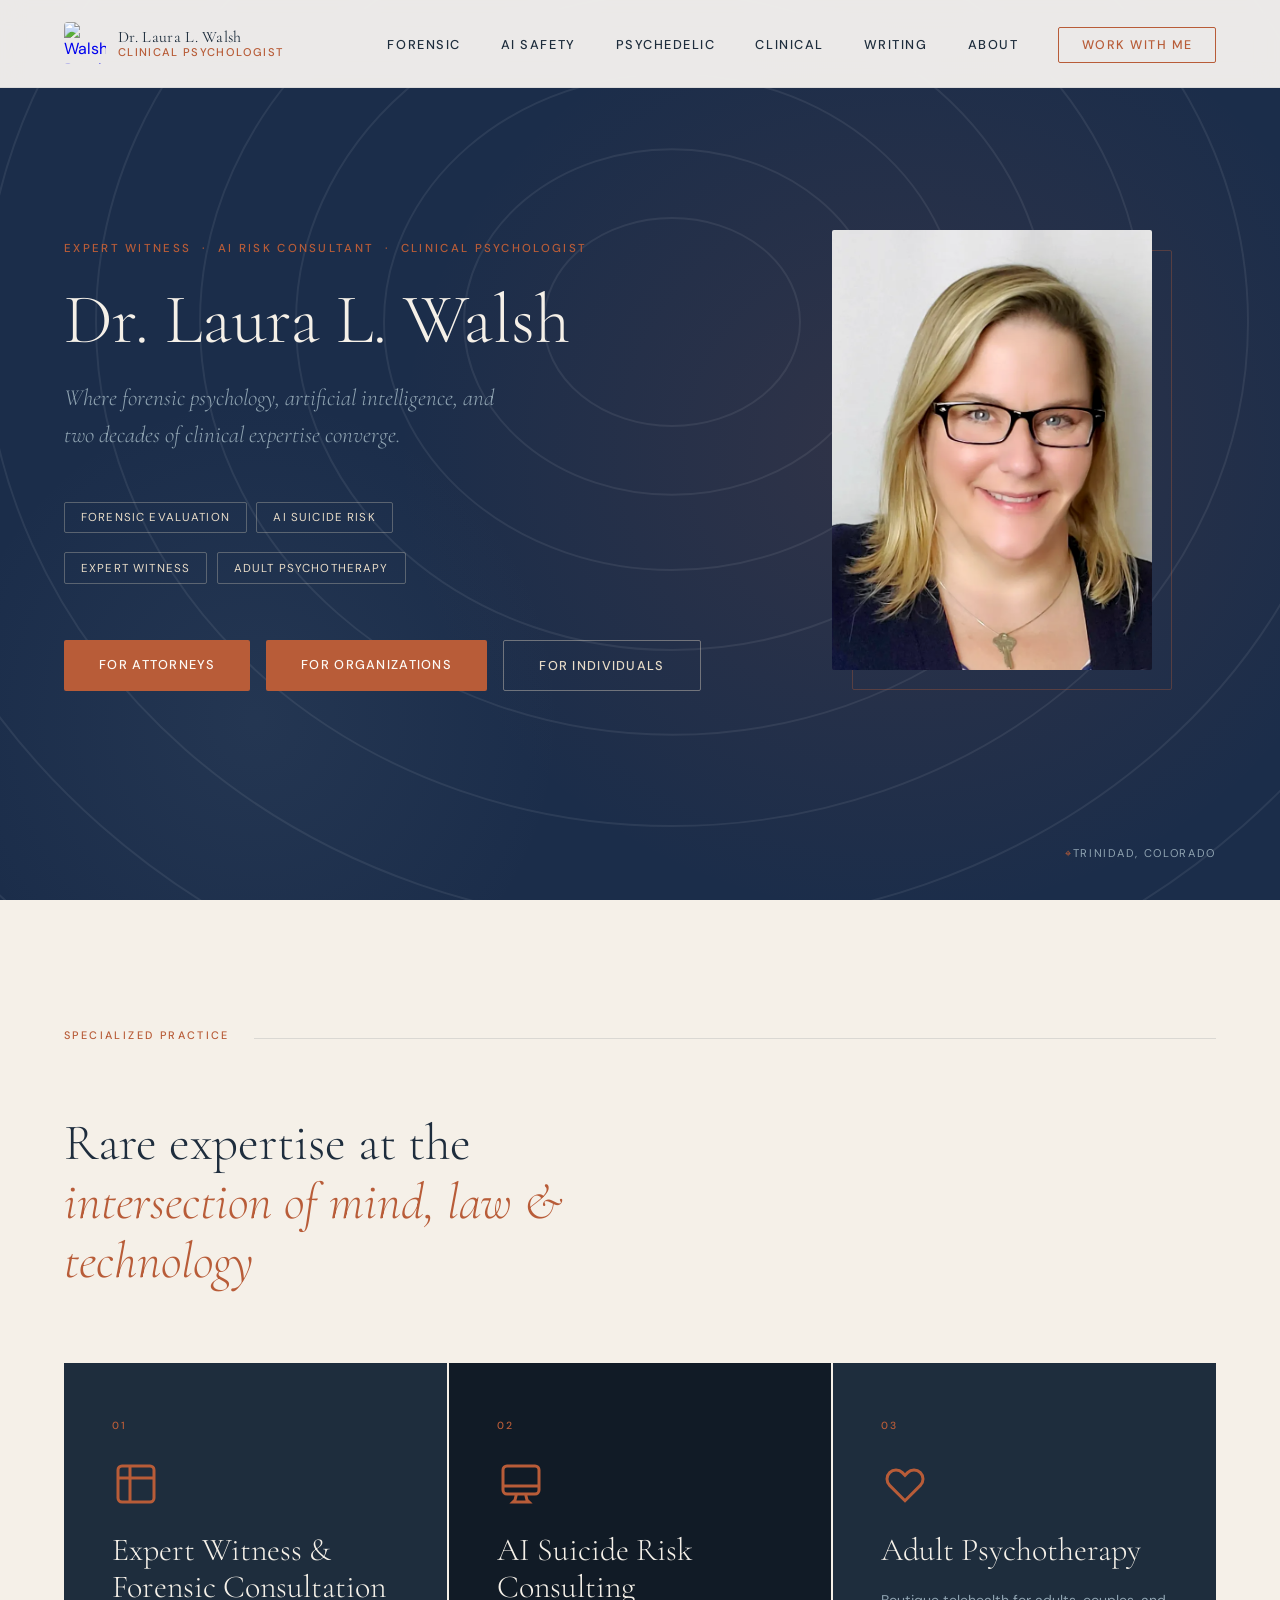
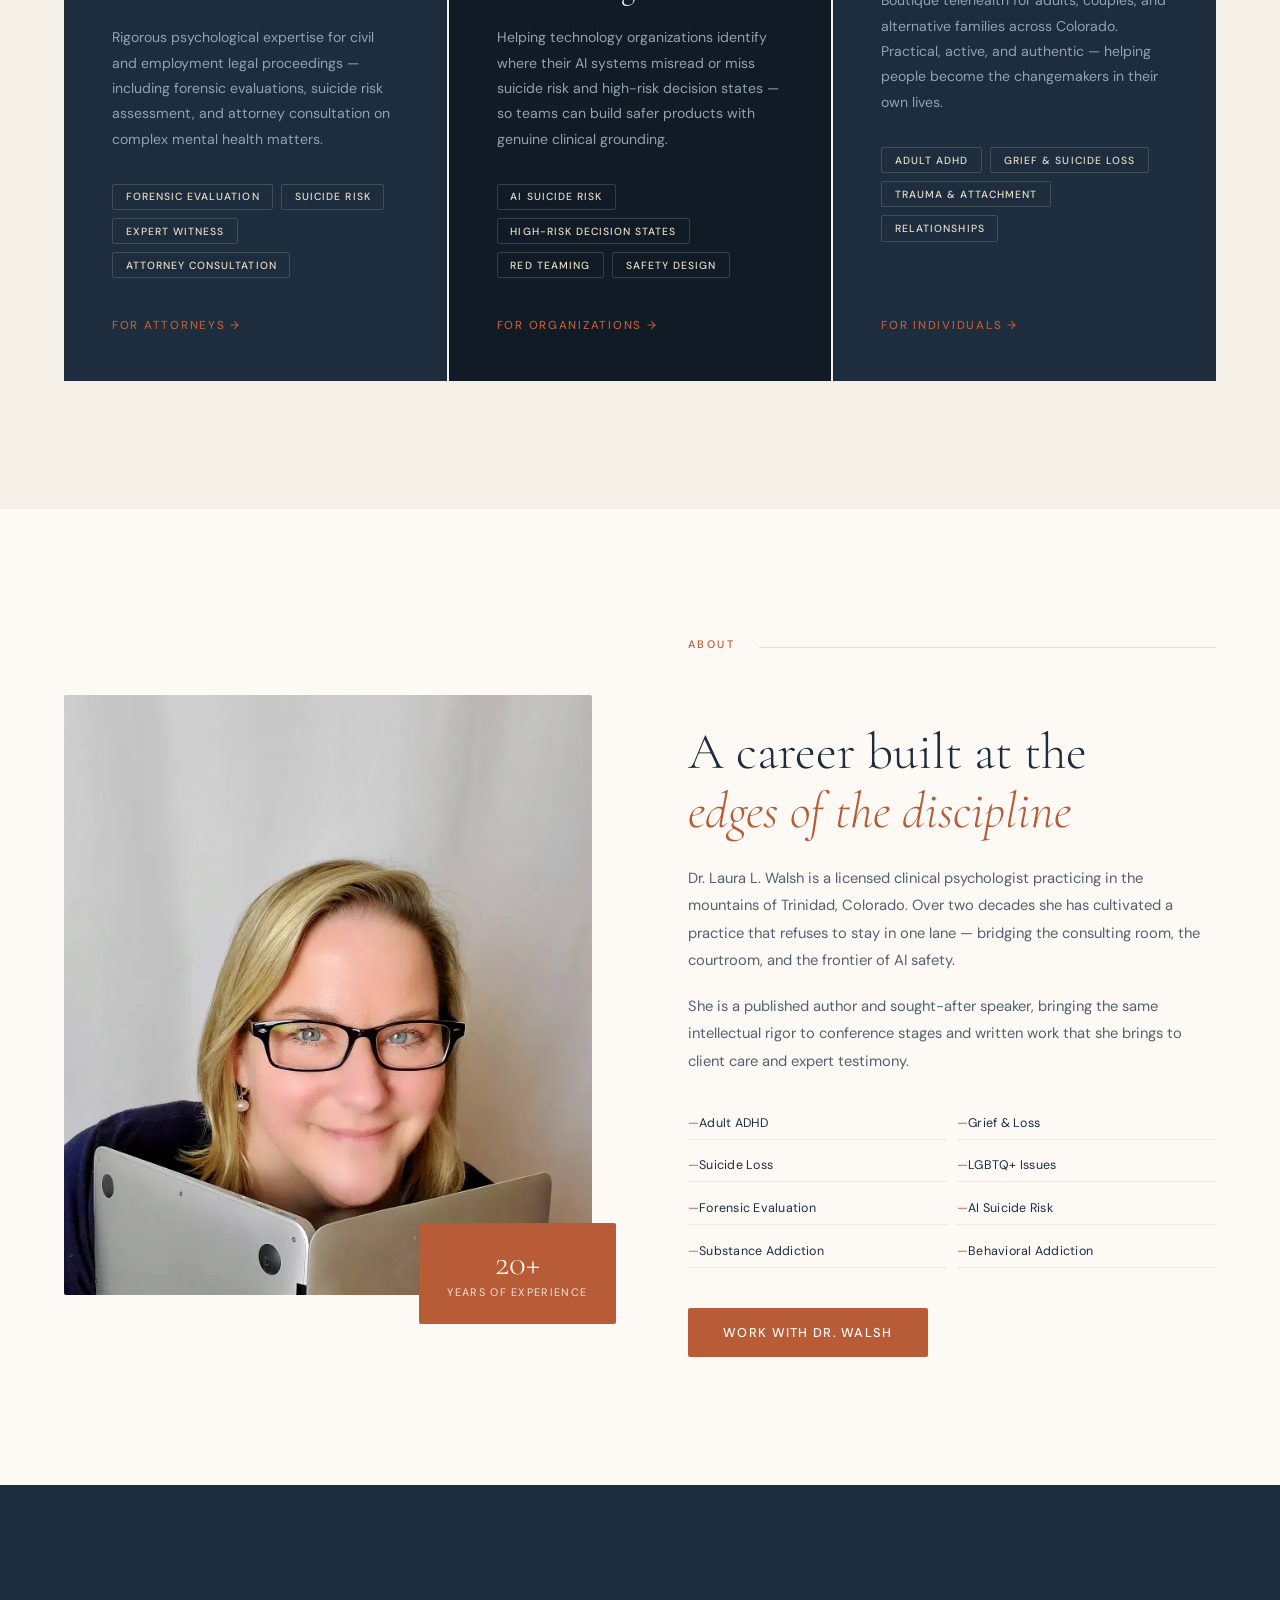
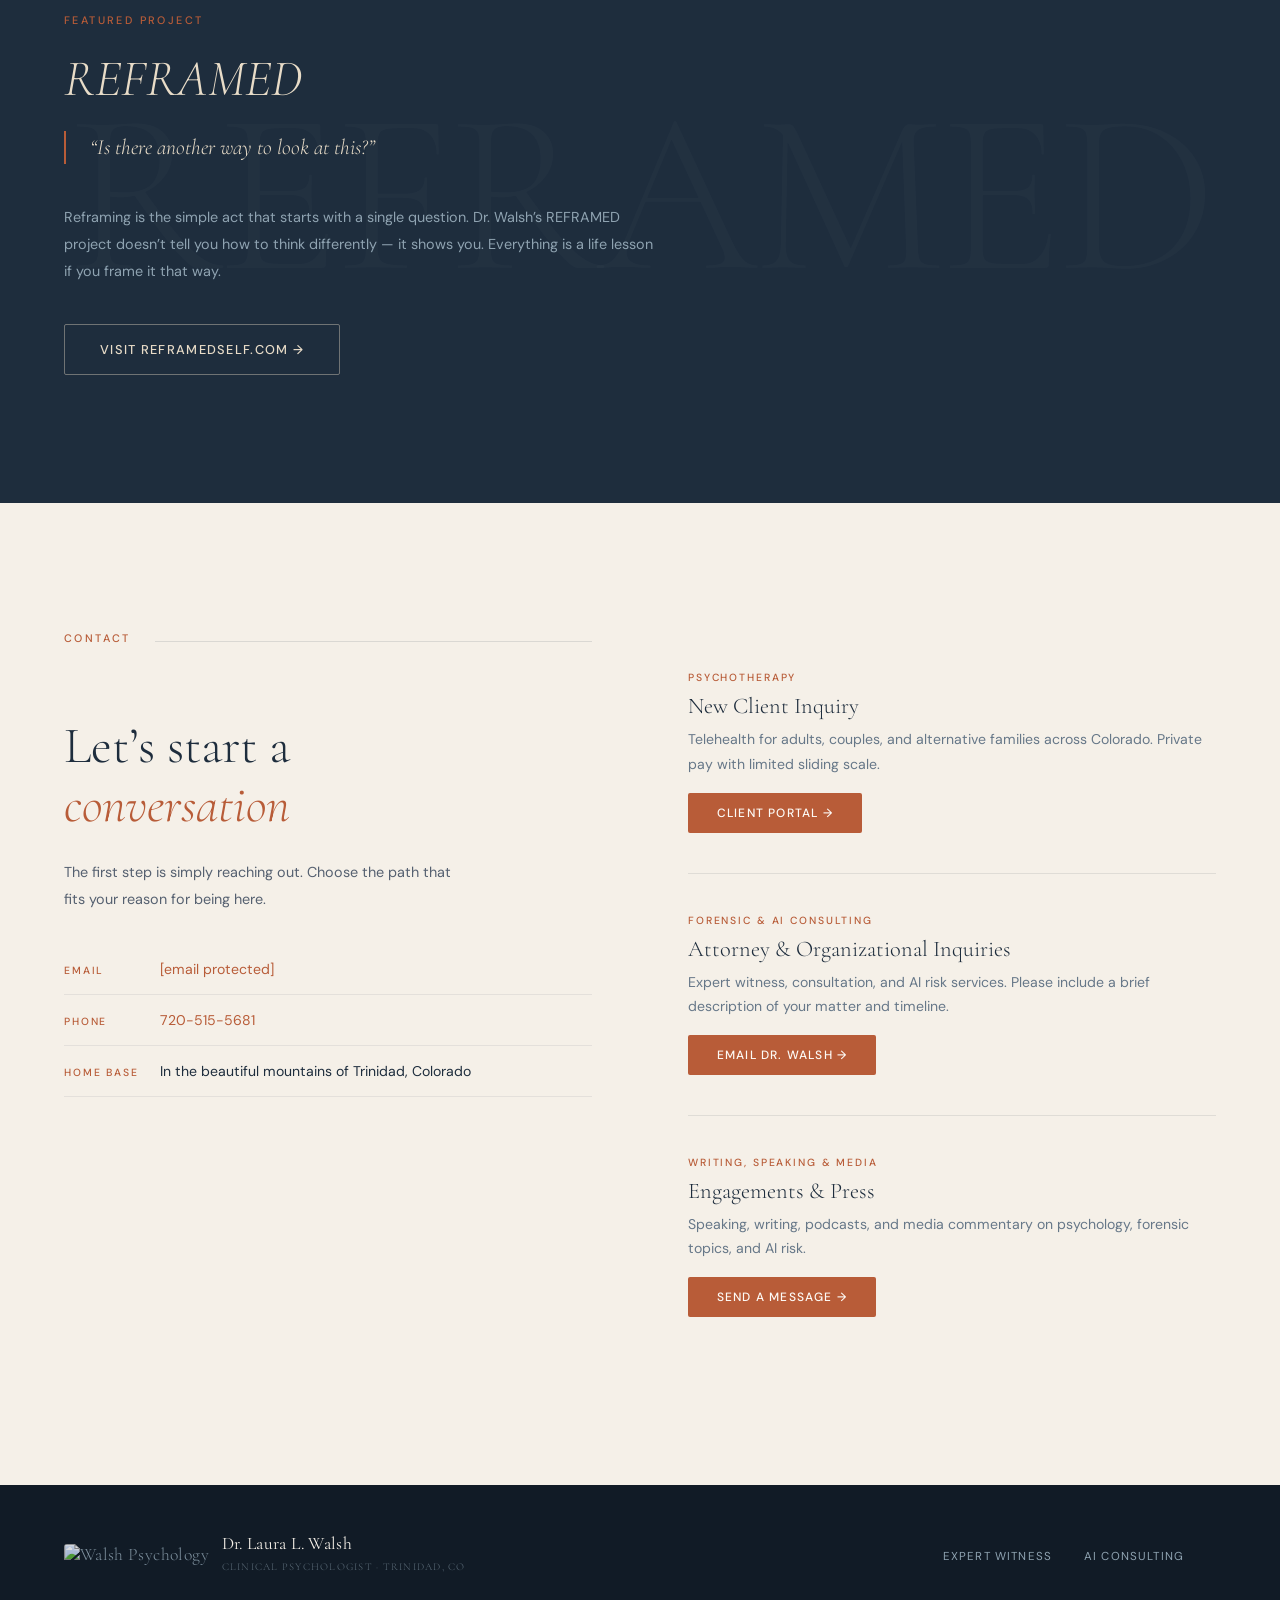
==== commit dfb8c427: "Add files via upload" ====
--- a/index.html
+++ b/index.html
@@ -3,7 +3,8 @@
 <head>
   <meta charset="UTF-8">
   <meta name="viewport" content="width=device-width, initial-scale=1.0">
-  <meta name="theme-color" conten="#1b2d4a">
+  <meta name="theme-color" content="#1b2d4a">
+  <meta name="robots" content="index, follow">
   <title>Dr. Laura L. Walsh | Clinical Psychologist &middot; Expert Witness &middot; AI Risk Consultant</title>
   <meta name="description" content="Dr. Laura L. Walsh is a licensed clinical psychologist, expert witness, and AI risk consultant in Trinidad, Colorado. Forensic psychology, adult psychotherapy, and AI suicide risk consulting.">
   <link rel="canonical" href="https://walshpsychology.com/">
@@ -451,13 +452,14 @@
     <picture><source srcset="walsh_logo_final.webp" type="image/webp"><img src="walsh_logo_final.png" alt="Walsh Psychology" width="42" height="42"></picture>
     <div class="nav-logo-text">Dr. Laura L. Walsh<span>Clinical Psychologist</span></div>
   </a>
-  <ul class="nav-links">
-    <li><a href="forensic.html">Expert Witness</a></li>
-    <li><a href="ai.html">AI Consulting</a></li>
-    <li><a href="therapy.html">Psychotherapy</a></li>
+    <ul class="nav-links">
+    <li><a href="forensic.html">Forensic</a></li>
+    <li><a href="ai.html">AI Safety</a></li>
+    <li><a href="psychedelic.html">Psychedelic</a></li>
+    <li><a href="therapy.html">Clinical</a></li>
+    <li><a href="writing.html">Writing</a></li>
     <li><a href="about.html">About</a></li>
-    <li><a href="articles.html">Articles</a></li>
-    <li><a href="contact.html" class="nav-cta">Contact</a></li>
+    <li><a href="work-with-me.html" class="nav-cta">Work With Me</a></li>
   </ul>
   <button class="nav-hamburger" id="hamburgerBtn" aria-label="Open navigation menu" aria-expanded="false" aria-controls="mobileMenu">
     <span></span><span></span><span></span>
@@ -465,12 +467,13 @@
 </nav>
 
 <div class="mobile-menu" id="mobileMenu" role="dialog" aria-modal="true" aria-label="Navigation menu">
-  <a href="forensic.html">Expert Witness</a>
-  <a href="ai.html">AI Consulting</a>
-  <a href="therapy.html">Psychotherapy</a>
-  <a href="about.html">About</a>
-  <a href="articles.html">Articles</a>
-  <a href="contact.html" class="mobile-cta">Contact</a>
+  <a href="forensic.html" onclick="closeMobileMenu()">Forensic</a>
+  <a href="ai.html" onclick="closeMobileMenu()">AI Safety</a>
+  <a href="psychedelic.html" onclick="closeMobileMenu()">Psychedelic</a>
+  <a href="therapy.html" onclick="closeMobileMenu()">Clinical</a>
+  <a href="writing.html" onclick="closeMobileMenu()">Writing</a>
+  <a href="about.html" onclick="closeMobileMenu()">About</a>
+  <a href="work-with-me.html" class="mobile-cta" onclick="closeMobileMenu()">Work With Me</a>
 </div>
 
 <script src="nav.js"></script>
@@ -591,7 +594,7 @@
     <h2 class="contact-title">Let&rsquo;s start a<br><em>conversation</em></h2>
     <p class="contact-body">The first step is simply reaching out. Choose the path that fits your reason for being here.</p>
     <div class="contact-info">
-      <div class="contact-item"><span class="contact-item-label">Email</span><span><a href="mailto:laura@walshpsychology.com" style="color:var(--terra);text-decoration:none;">laura@walshpsychology.com</a></span></div>
+      <div class="contact-item"><span class="contact-item-label">Email</span><span><a href="/cdn-cgi/l/email-protection#6a060b1f180b2a1d0b0619021a191309020506050d1344090507" style="color:var(--terra);text-decoration:none;"><span class="__cf_email__" data-cfemail="99f5f8ecebf8d9eef8f5eaf1e9eae0faf1f6f5f6fee0b7faf6f4">[email&#160;protected]</span></a></span></div>
       <div class="contact-item"><span class="contact-item-label">Phone</span><span><a href="tel:7205155681" style="color:var(--terra);text-decoration:none;">720-515-5681</a></span></div>
       <div class="contact-item"><span class="contact-item-label">Home Base</span><span>In the beautiful mountains of Trinidad, Colorado</span></div>
     </div>
@@ -607,13 +610,13 @@
       <div style="font-size:0.65rem;font-weight:500;letter-spacing:0.18em;text-transform:uppercase;color:var(--terra);margin-bottom:0.5rem;">Forensic &amp; AI Consulting</div>
       <h3 style="font-family:var(--serif);font-size:1.4rem;font-weight:300;color:var(--slate);margin-bottom:0.5rem;">Attorney &amp; Organizational Inquiries</h3>
       <p style="font-size:0.88rem;line-height:1.75;color:#667788;margin-bottom:1rem;">Expert witness, consultation, and AI risk services. Please include a brief description of your matter and timeline.</p>
-      <a href="mailto:laura@walshpsychology.com?subject=Forensic%20%2F%20AI%20Consulting%20Inquiry" class="btn-primary" style="font-size:0.75rem;padding:0.75rem 1.8rem;">Email Dr. Walsh &rarr;</a>
+      <a href="/cdn-cgi/l/email-protection#deb2bfabacbf9ea9bfb2adb6aeada7bdb6b1b2b1b9a7f0bdb1b3e1adabbcb4bbbdaae398b1acbbb0adb7bdfbeceefbec98fbecee9f97fbecee9db1b0adabb2aab7b0b9fbecee97b0afabb7aca7" class="btn-primary" style="font-size:0.75rem;padding:0.75rem 1.8rem;">Email Dr. Walsh &rarr;</a>
     </div>
     <div style="padding:2.5rem 0;">
       <div style="font-size:0.65rem;font-weight:500;letter-spacing:0.18em;text-transform:uppercase;color:var(--terra);margin-bottom:0.5rem;">Writing, Speaking &amp; Media</div>
       <h3 style="font-family:var(--serif);font-size:1.4rem;font-weight:300;color:var(--slate);margin-bottom:0.5rem;">Engagements &amp; Press</h3>
       <p style="font-size:0.88rem;line-height:1.75;color:#667788;margin-bottom:1rem;">Speaking, writing, podcasts, and media commentary on psychology, forensic topics, and AI risk.</p>
-      <a href="mailto:laura@walshpsychology.com?subject=Speaking%20%2F%20Media%20Inquiry" class="btn-primary" style="font-size:0.75rem;padding:0.75rem 1.8rem;">Send a Message &rarr;</a>
+      <a href="/cdn-cgi/l/email-protection#3e525f4b4c5f7e495f524d564e4d475d565152515947105d5153014d4b5c545b5d4a036d4e5b5f555750591b0c0e1b0c781b0c0e735b5a575f1b0c0e77504f4b574c47" class="btn-primary" style="font-size:0.75rem;padding:0.75rem 1.8rem;">Send a Message &rarr;</a>
     </div>
   </div>
 </section>
@@ -629,13 +632,4 @@
     <ul class="footer-nav">
       <li><a href="forensic.html">Expert Witness</a></li>
       <li><a href="ai.html">AI Consulting</a></li>
-      <li><a href="therapy.html">Psychotherapy</a></li>
-      <li><a href="about.html">About</a></li>
-      <li><a href="contact.html">Contact</a></li>
-    </ul>
-  </nav>
-  <p class="footer-copy">&copy; 2026 Dr. Laura L. Walsh &middot; Walsh Psychology &middot; Trinidad, CO</p>
-</footer>
-
-</body>
-</html>
+      <li><a href="ther
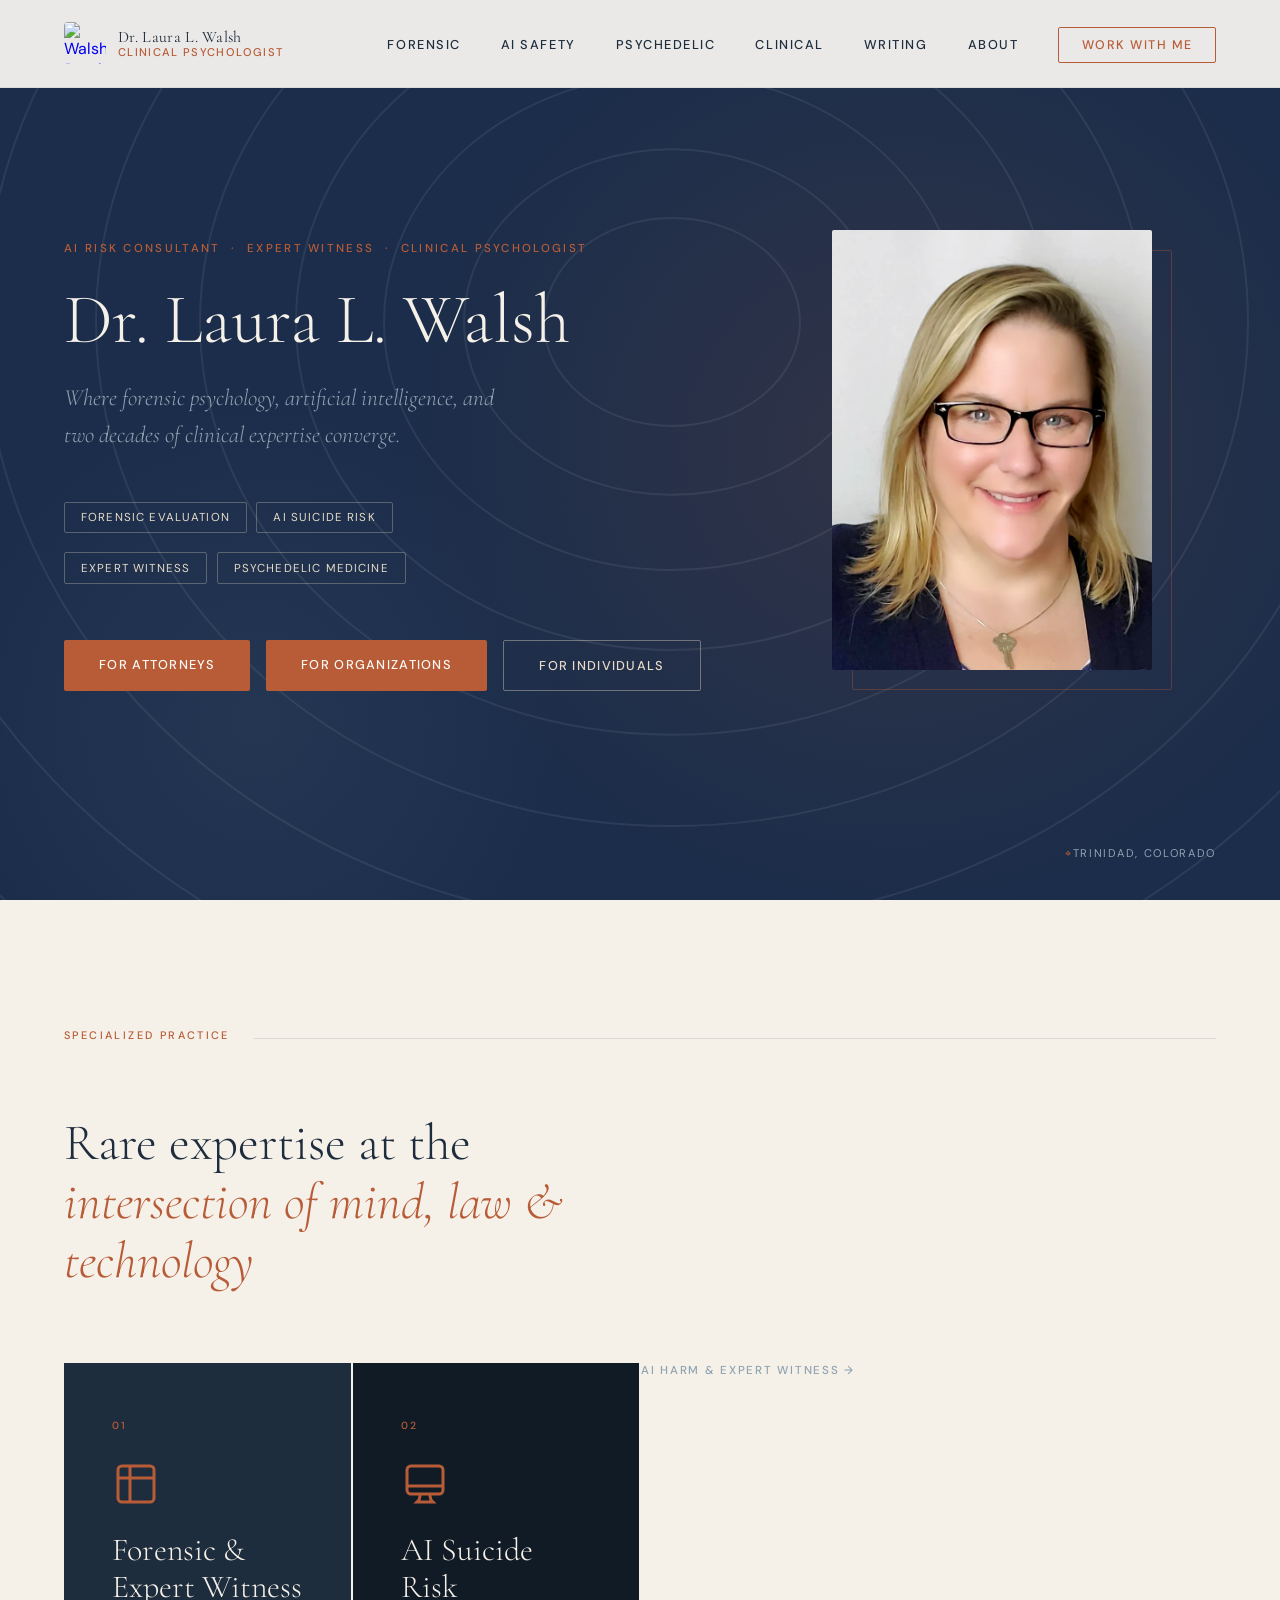
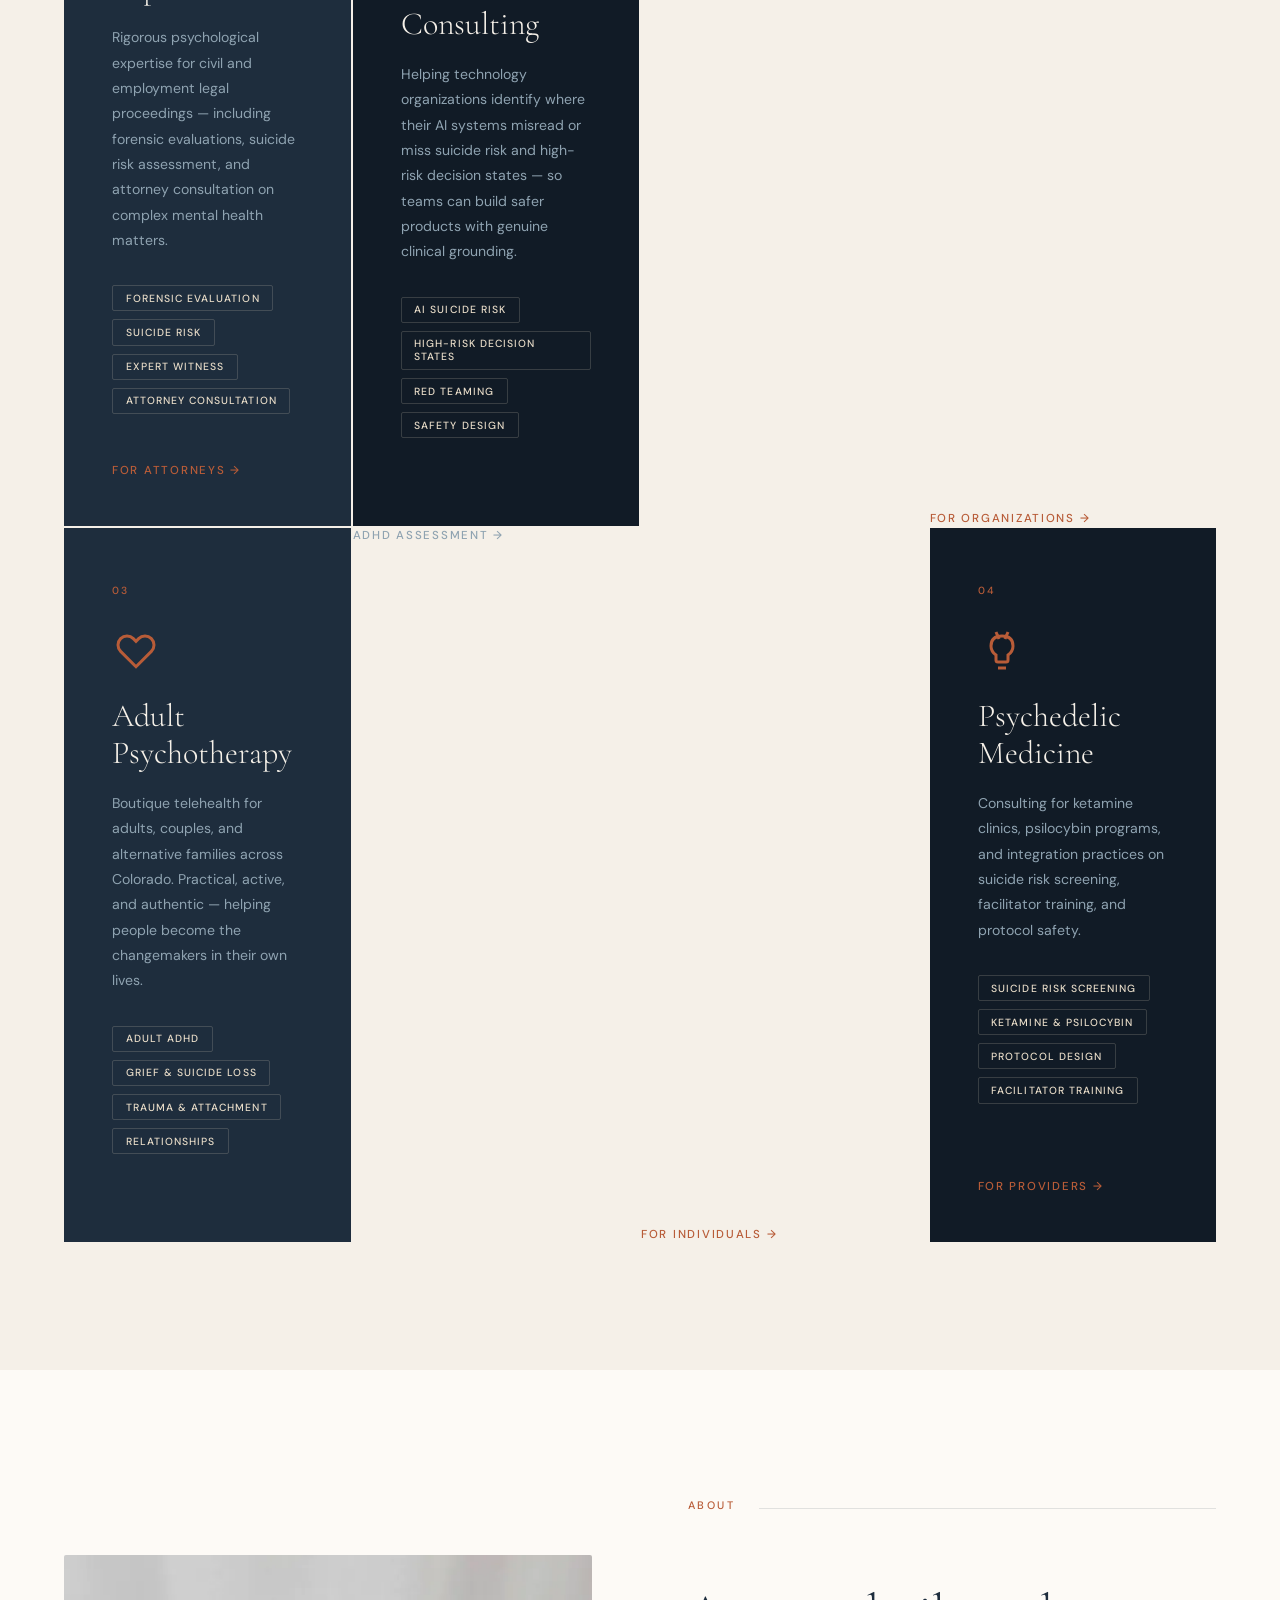
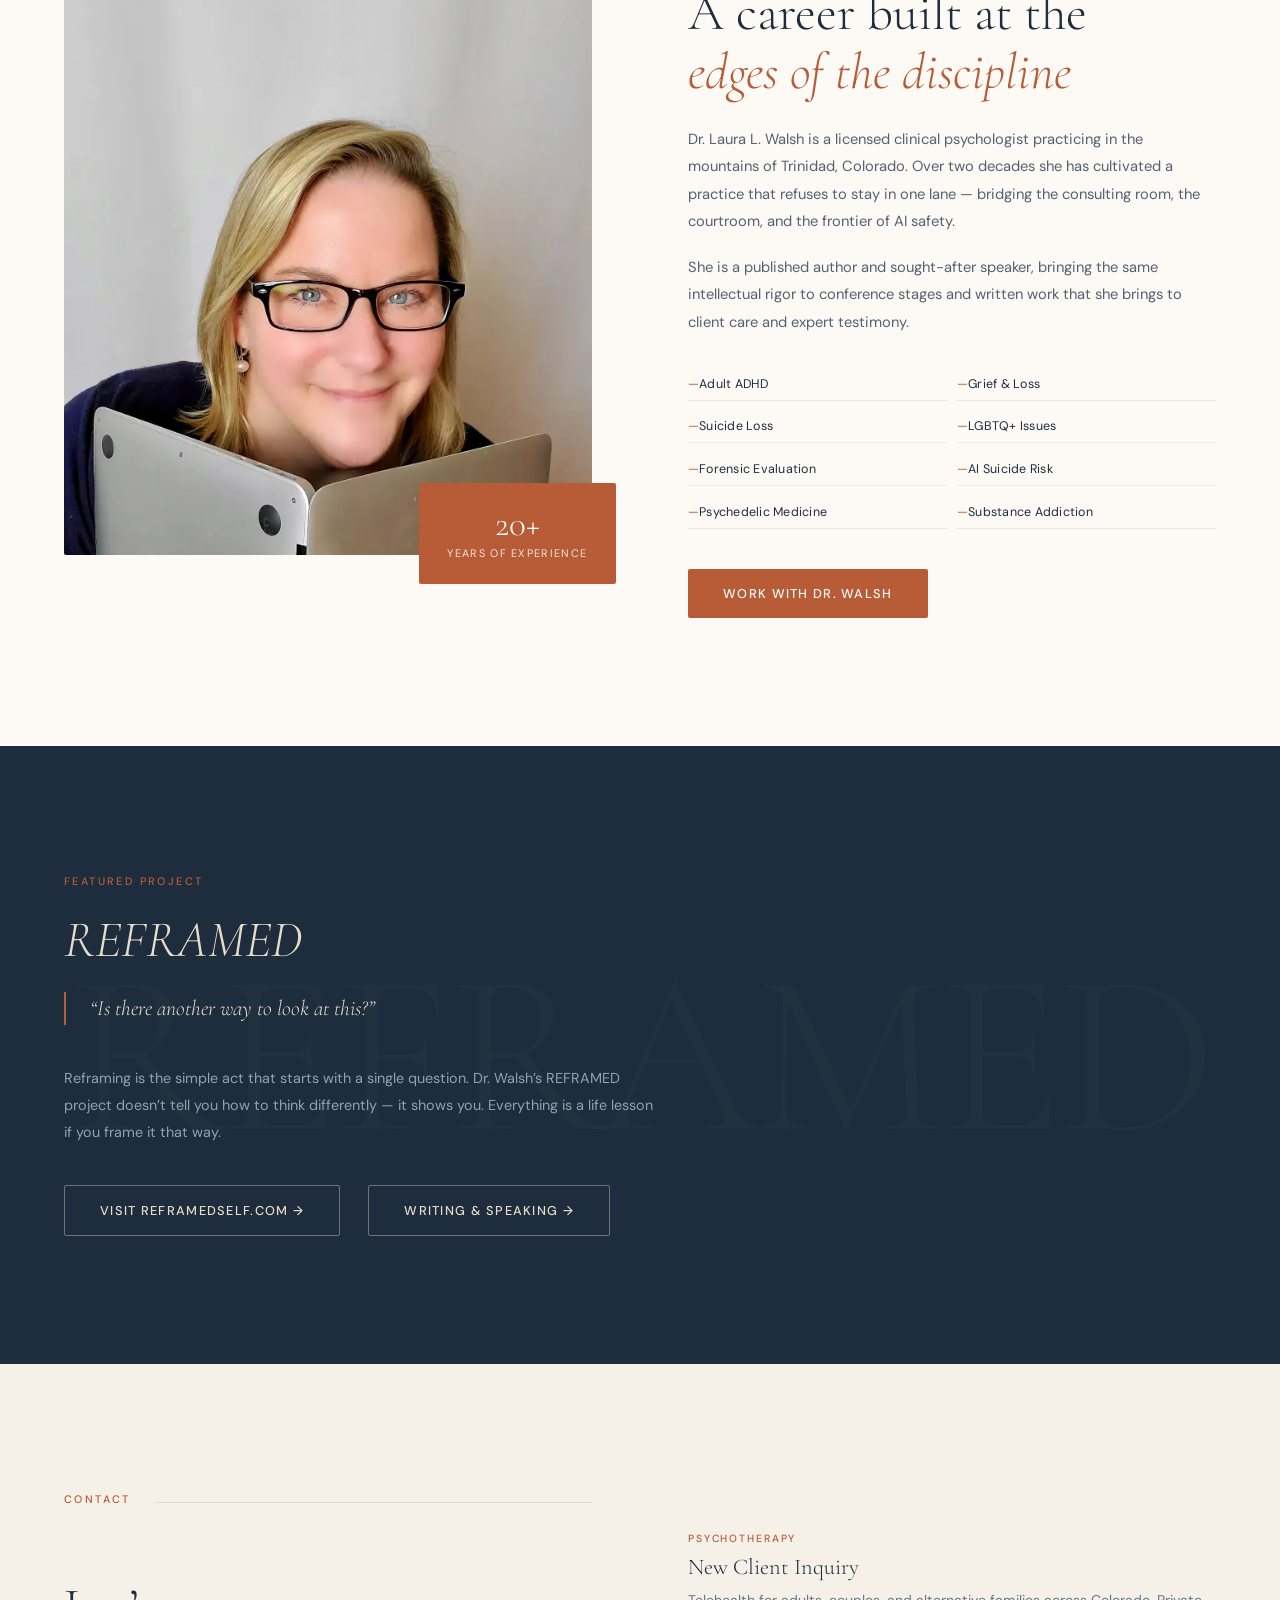
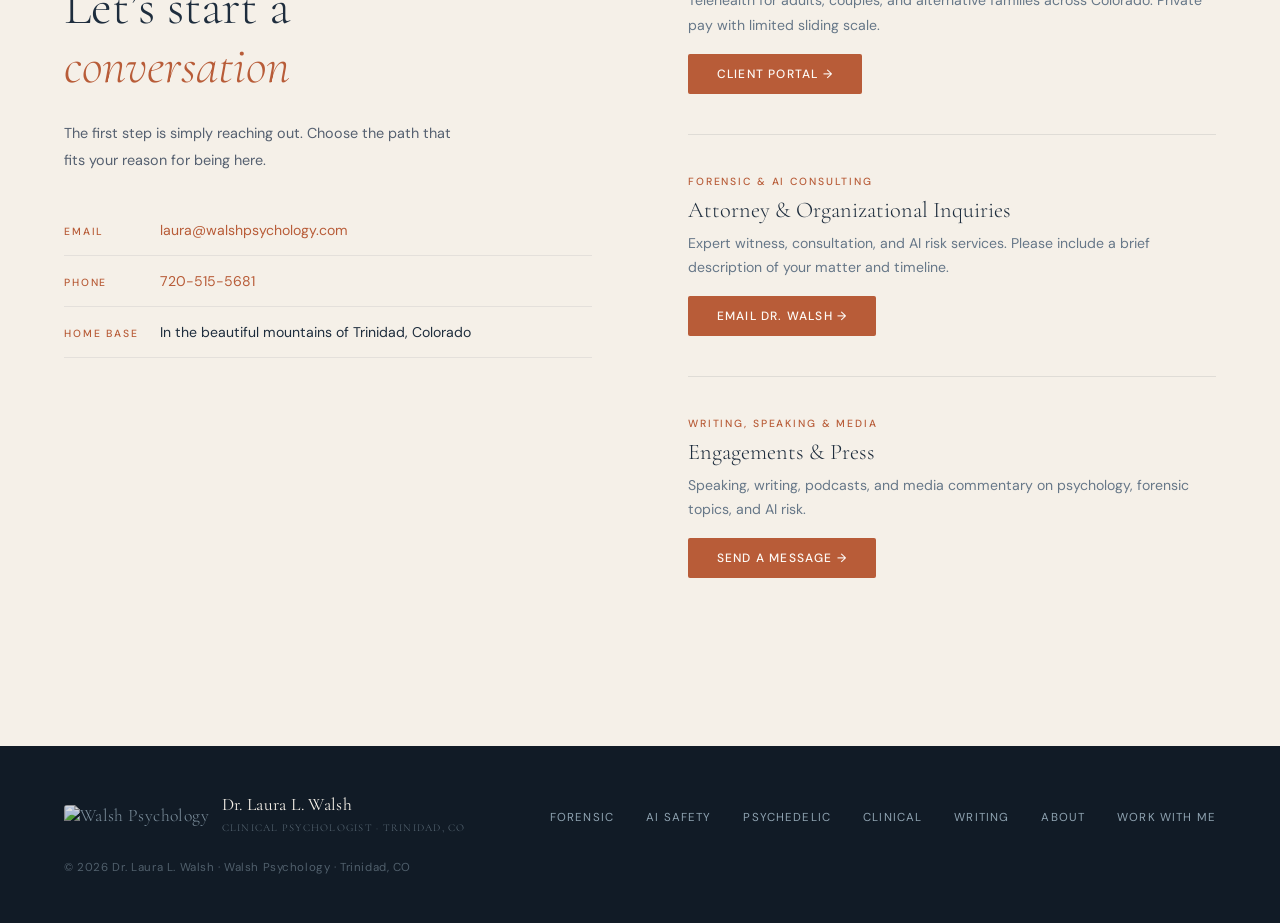
==== commit aa34b976: "Update index.html: add psychedelic card, AI litigation link, ADHD link, writing link" ====
--- a/index.html
+++ b/index.html
@@ -1,41 +1,29 @@
-<!DOCTYPE html>  
+<!DOCTYPE html>
 <html lang="en">
 <head>
   <meta charset="UTF-8">
   <meta name="viewport" content="width=device-width, initial-scale=1.0">
   <meta name="theme-color" content="#1b2d4a">
   <meta name="robots" content="index, follow">
-  <title>Dr. Laura L. Walsh | Clinical Psychologist &middot; Expert Witness &middot; AI Risk Consultant</title>
+  <title>Dr. Laura L. Walsh | AI Risk Consultant &middot; Expert Witness &middot; Clinical Psychologist</title>
   <meta name="description" content="Dr. Laura L. Walsh is a licensed clinical psychologist, expert witness, and AI risk consultant in Trinidad, Colorado. Forensic psychology, adult psychotherapy, and AI suicide risk consulting.">
   <link rel="canonical" href="https://walshpsychology.com/">
-
-  <!-- Open Graph -->
   <meta property="og:type" content="website">
   <meta property="og:url" content="https://walshpsychology.com/">
-  <meta property="og:title" content="Dr. Laura L. Walsh | Clinical Psychologist &middot; Expert Witness &middot; AI Risk Consultant">
+  <meta property="og:title" content="Dr. Laura L. Walsh | AI Risk Consultant &middot; Expert Witness &middot; Clinical Psychologist">
   <meta property="og:description" content="Licensed clinical psychologist, expert witness, and AI risk consultant. Forensic psychology, adult psychotherapy, and AI suicide risk consulting in Colorado.">
   <meta property="og:image" content="https://walshpsychology.com/laura_square_headshot.webp">
-
-  <!-- Twitter -->
   <meta name="twitter:card" content="summary_large_image">
   <meta name="twitter:site" content="@walshpsychology">
-  <meta name="twitter:title" content="Dr. Laura L. Walsh | Clinical Psychologist &middot; Expert Witness &middot; AI Risk Consultant">
+  <meta name="twitter:title" content="Dr. Laura L. Walsh | AI Risk Consultant &middot; Expert Witness &middot; Clinical Psychologist">
   <meta name="twitter:description" content="Licensed clinical psychologist, expert witness, and AI risk consultant based in Trinidad, Colorado.">
   <meta name="twitter:image" content="https://walshpsychology.com/laura_square_headshot.webp">
-
-  <!-- Favicons -->
   <link rel="icon" type="image/svg+xml" href="favicon.svg">
   <link rel="icon" type="image/png" href="walsh_logo_final.png">
-
-  <!-- Fonts -->
   <link rel="preconnect" href="https://fonts.googleapis.com">
   <link rel="preconnect" href="https://fonts.gstatic.com" crossorigin>
   <link href="https://fonts.googleapis.com/css2?family=Cormorant+Garamond:ital,wght@0,300;0,400;0,600;1,300;1,400&family=DM+Sans:wght@300;400;500&display=swap" rel="stylesheet">
-
-  <!-- Preload hero image -->
   <link rel="preload" as="image" href="laura_photo.webp" type="image/webp">
-
-  <!-- Structured Data -->
   <script type="application/ld+json">{
     "@context": "https://schema.org",
     "@type": "Person",
@@ -54,376 +42,131 @@
     },
     "sameAs": ["https://reframedself.com"]
   }</script>
-
   <style>
     :root {
-      --slate: #1e2d3d;
-      --deep: #111b26;
-      --terra: #b85c38;
-      --sand: #e8dcc8;
-      --cream: #f5f0e8;
-      --mist: #8fa3b1;
-      --white: #fdfaf6;
+      --slate: #1e2d3d; --deep: #111b26; --terra: #b85c38; --sand: #e8dcc8;
+      --cream: #f5f0e8; --mist: #8fa3b1; --white: #fdfaf6;
       --serif: 'Cormorant Garamond', Georgia, serif;
       --sans: 'DM Sans', sans-serif;
     }
-
     *, *::before, *::after { box-sizing: border-box; margin: 0; padding: 0; }
-
     .topo-bg {
       position: absolute; inset: 0; pointer-events: none; opacity: 0.07;
       background-image: url("data:image/svg+xml,%3Csvg xmlns='http://www.w3.org/2000/svg' width='800' height='800' viewBox='0 0 800 800'%3E%3Cg fill='none' stroke='%23ffffff' stroke-width='1.2'%3E%3Cellipse cx='420' cy='320' rx='80' ry='65'/%3E%3Cellipse cx='420' cy='320' rx='130' ry='108'/%3E%3Cellipse cx='420' cy='320' rx='180' ry='155'/%3E%3Cellipse cx='420' cy='320' rx='235' ry='205'/%3E%3Cellipse cx='420' cy='320' rx='295' ry='258'/%3E%3Cellipse cx='420' cy='320' rx='360' ry='315'/%3E%3Cellipse cx='420' cy='320' rx='430' ry='378'/%3E%3Cellipse cx='420' cy='320' rx='505' ry='445'/%3E%3Cellipse cx='420' cy='320' rx='585' ry='515'/%3E%3Cellipse cx='420' cy='320' rx='670' ry='590'/%3E%3C/g%3E%3C/svg%3E");
       background-size: cover; background-position: center;
     }
-
     html { scroll-behavior: smooth; }
-
     body { font-family: var(--sans); background: var(--white); color: var(--slate); overflow-x: hidden; }
-
-    /* ÃÂ¢ÃÂÃÂÃÂ¢ÃÂÃÂ NAV ÃÂ¢ÃÂÃÂÃÂ¢ÃÂÃÂ */
     nav[aria-label="Main navigation"] {
       position: fixed; top: 0; left: 0; right: 0; z-index: 100;
       display: flex; align-items: center; justify-content: space-between;
       padding: 1.4rem 4rem;
       background: rgba(253,250,246,0.92); backdrop-filter: blur(12px);
       border-bottom: 1px solid rgba(30,45,61,0.08);
-      transition: padding 0.3s ease;
-      flex-wrap: nowrap;
-    }
-    /* Reset footer nav ÃÂ¢ÃÂÃÂ prevent it from inheriting fixed positioning */
+      transition: padding 0.3s ease; flex-wrap: nowrap;
+    }
     footer nav { position: static; all: unset; }
     .nav-logo {
       display: flex; align-items: center; gap: 0.75rem; text-decoration: none;
-      flex-shrink: 0; position: relative; z-index: 2;
-      min-height: 42px;
-    }
-    .nav-logo img {
-      display: block; height: 42px; width: 42px; min-width: 42px;
-      object-fit: cover; border-radius: 4px; flex-shrink: 0;
-    }
-    .nav-logo-text {
-      font-family: var(--serif); font-size: 1rem; font-weight: 400;
-      color: var(--slate); letter-spacing: 0.02em; line-height: 1.15;
-      white-space: nowrap;
-    }
-    .nav-logo-text span {
-      color: var(--terra); display: block; font-size: 0.7rem;
-      letter-spacing: 0.12em; text-transform: uppercase;
-      font-family: var(--sans); font-weight: 500;
-    }
+      flex-shrink: 0; position: relative; z-index: 2; min-height: 42px;
+    }
+    .nav-logo img { display: block; height: 42px; width: 42px; min-width: 42px; object-fit: cover; border-radius: 4px; flex-shrink: 0; }
+    .nav-logo-text { font-family: var(--serif); font-size: 1rem; font-weight: 400; color: var(--slate); letter-spacing: 0.02em; line-height: 1.15; white-space: nowrap; }
+    .nav-logo-text span { color: var(--terra); display: block; font-size: 0.7rem; letter-spacing: 0.12em; text-transform: uppercase; font-family: var(--sans); font-weight: 500; }
     .nav-links { display: flex; gap: 2.5rem; list-style: none; margin-left: auto; }
-    .nav-links a {
-      font-family: var(--sans); font-size: 0.8rem; font-weight: 500;
-      letter-spacing: 0.12em; text-transform: uppercase;
-      color: var(--slate); text-decoration: none; transition: color 0.2s;
-    }
+    .nav-links a { font-family: var(--sans); font-size: 0.8rem; font-weight: 500; letter-spacing: 0.12em; text-transform: uppercase; color: var(--slate); text-decoration: none; transition: color 0.2s; }
     .nav-links a:hover { color: var(--terra); }
-    .nav-cta {
-      font-size: 0.78rem !important; padding: 0.55rem 1.4rem;
-      border: 1.5px solid var(--terra); border-radius: 2px; color: var(--terra) !important;
-    }
+    .nav-cta { font-size: 0.78rem !important; padding: 0.55rem 1.4rem; border: 1.5px solid var(--terra); border-radius: 2px; color: var(--terra) !important; }
     .nav-cta:hover { background: var(--terra); color: var(--white) !important; }
-
-    /* ÃÂ¢ÃÂÃÂÃÂ¢ÃÂÃÂ HAMBURGER & MOBILE MENU ÃÂ¢ÃÂÃÂÃÂ¢ÃÂÃÂ */
-    .nav-hamburger {
-      display: none; flex-direction: column; gap: 5px; cursor: pointer;
-      padding: 4px; background: none; border: none; z-index: 200;
-    }
-    .nav-hamburger span {
-      display: block; width: 24px; height: 2px; background: var(--slate);
-      transition: all 0.3s ease; border-radius: 2px;
-    }
+    .nav-hamburger { display: none; flex-direction: column; gap: 5px; cursor: pointer; padding: 4px; background: none; border: none; z-index: 200; }
+    .nav-hamburger span { display: block; width: 24px; height: 2px; background: var(--slate); transition: all 0.3s ease; border-radius: 2px; }
     .nav-hamburger.open span:nth-child(1) { transform: translateY(7px) rotate(45deg); }
     .nav-hamburger.open span:nth-child(2) { opacity: 0; }
     .nav-hamburger.open span:nth-child(3) { transform: translateY(-7px) rotate(-45deg); }
-
-    .mobile-menu {
-      display: none; position: fixed; top: 0; left: 0; right: 0; bottom: 0;
-      background: rgba(27,45,74,0.98); z-index: 150;
-      flex-direction: column; align-items: center; justify-content: center; gap: 2.5rem;
-    }
+    .mobile-menu { display: none; position: fixed; top: 0; left: 0; right: 0; bottom: 0; background: rgba(27,45,74,0.98); z-index: 150; flex-direction: column; align-items: center; justify-content: center; gap: 2.5rem; }
     .mobile-menu.open { display: flex; }
-    .mobile-menu a {
-      font-family: var(--serif); font-size: 2rem; font-weight: 300;
-      color: var(--cream); text-decoration: none; letter-spacing: 0.04em; transition: color 0.2s;
-    }
+    .mobile-menu a { font-family: var(--serif); font-size: 2rem; font-weight: 300; color: var(--cream); text-decoration: none; letter-spacing: 0.04em; transition: color 0.2s; }
     .mobile-menu a:hover { color: var(--terra); }
-    .mobile-menu .mobile-cta {
-      font-family: var(--sans); font-size: 0.85rem; font-weight: 500;
-      letter-spacing: 0.12em; text-transform: uppercase;
-      padding: 0.8rem 2rem; border: 1.5px solid var(--terra); color: var(--terra); border-radius: 2px;
-    }
-
-    /* ÃÂ¢ÃÂÃÂÃÂ¢ÃÂÃÂ HERO ÃÂ¢ÃÂÃÂÃÂ¢ÃÂÃÂ */
-    .hero {
-      min-height: 100vh;
-      display: grid; grid-template-columns: 1.2fr 0.8fr;
-      background: #1b2d4a;
-      position: relative;
-      overflow: visible;
-    }
-    .hero::before {
-      content: ''; position: absolute; inset: 0;
-      background:
-        radial-gradient(ellipse 60% 80% at 70% 50%, rgba(184,92,56,0.14) 0%, transparent 65%),
-        radial-gradient(ellipse 40% 60% at 20% 80%, rgba(143,163,177,0.08) 0%, transparent 60%);
-    }
-    .hero-left {
-      display: flex; flex-direction: column; justify-content: center;
-      padding: 8rem 0.5rem 6rem 4rem;
-      position: relative; z-index: 1;
-    }
-    .hero-eyebrow {
-      font-family: var(--sans); font-size: 0.72rem; font-weight: 500;
-      letter-spacing: 0.2em; text-transform: uppercase; color: var(--terra);
-      margin-bottom: 1.8rem; white-space: nowrap;
-      opacity: 0; animation: fadeUp 0.7s 0.2s forwards;
-    }
-    .hero-name {
-      font-family: var(--serif); font-size: clamp(3.2rem, 5.5vw, 6.5rem);
-      font-weight: 300; line-height: 1.0; color: var(--cream);
-      margin-bottom: 1.5rem; white-space: nowrap;
-      opacity: 0; animation: fadeUp 0.8s 0.35s forwards;
-    }
+    .mobile-menu .mobile-cta { font-family: var(--sans); font-size: 0.85rem; font-weight: 500; letter-spacing: 0.12em; text-transform: uppercase; padding: 0.8rem 2rem; border: 1.5px solid var(--terra); color: var(--terra); border-radius: 2px; }
+    .hero { min-height: 100vh; display: grid; grid-template-columns: 1.2fr 0.8fr; background: #1b2d4a; position: relative; overflow: visible; }
+    .hero::before { content: ''; position: absolute; inset: 0; background: radial-gradient(ellipse 60% 80% at 70% 50%, rgba(184,92,56,0.14) 0%, transparent 65%), radial-gradient(ellipse 40% 60% at 20% 80%, rgba(143,163,177,0.08) 0%, transparent 60%); }
+    .hero-left { display: flex; flex-direction: column; justify-content: center; padding: 8rem 0.5rem 6rem 4rem; position: relative; z-index: 1; }
+    .hero-eyebrow { font-family: var(--sans); font-size: 0.72rem; font-weight: 500; letter-spacing: 0.2em; text-transform: uppercase; color: var(--terra); margin-bottom: 1.8rem; white-space: nowrap; opacity: 0; animation: fadeUp 0.7s 0.2s forwards; }
+    .hero-name { font-family: var(--serif); font-size: clamp(3.2rem, 5.5vw, 6.5rem); font-weight: 300; line-height: 1.0; color: var(--cream); margin-bottom: 1.5rem; white-space: nowrap; opacity: 0; animation: fadeUp 0.8s 0.35s forwards; }
     .hero-name em { font-style: italic; color: var(--sand); }
-    .hero-tagline {
-      font-family: var(--serif); font-size: 1.45rem; font-weight: 300;
-      font-style: italic; color: var(--mist); line-height: 1.6;
-      max-width: 100%; margin-bottom: 3rem;
-      opacity: 0; animation: fadeUp 0.8s 0.5s forwards;
-    }
-    .hero-pills {
-      display: flex; flex-wrap: wrap; gap: 0.6rem;
-      margin-bottom: 3.5rem;
-      opacity: 0; animation: fadeUp 0.8s 0.65s forwards;
-    }
+    .hero-tagline { font-family: var(--serif); font-size: 1.45rem; font-weight: 300; font-style: italic; color: var(--mist); line-height: 1.6; max-width: 100%; margin-bottom: 3rem; opacity: 0; animation: fadeUp 0.8s 0.5s forwards; }
+    .hero-pills { display: flex; flex-wrap: wrap; gap: 0.6rem; margin-bottom: 3.5rem; opacity: 0; animation: fadeUp 0.8s 0.65s forwards; }
     .pill-break { flex-basis: 100%; height: 0; }
-    .pill {
-      font-size: 0.72rem; font-weight: 400; letter-spacing: 0.1em; text-transform: uppercase;
-      padding: 0.45rem 1rem; border: 1px solid rgba(232,220,200,0.3);
-      color: var(--sand); border-radius: 2px;
-    }
-    .hero-btns {
-      display: flex; gap: 1rem; flex-wrap: wrap;
-      opacity: 0; animation: fadeUp 0.8s 0.8s forwards;
-    }
-    .btn-primary {
-      font-family: var(--sans); font-size: 0.8rem; font-weight: 500;
-      letter-spacing: 0.1em; text-transform: uppercase;
-      padding: 1rem 2.2rem; background: var(--terra); color: var(--white);
-      text-decoration: none; border-radius: 2px;
-      transition: background 0.25s, transform 0.2s; display: inline-block;
-    }
+    .pill { font-size: 0.72rem; font-weight: 400; letter-spacing: 0.1em; text-transform: uppercase; padding: 0.45rem 1rem; border: 1px solid rgba(232,220,200,0.3); color: var(--sand); border-radius: 2px; }
+    .hero-btns { display: flex; gap: 1rem; flex-wrap: wrap; opacity: 0; animation: fadeUp 0.8s 0.8s forwards; }
+    .btn-primary { font-family: var(--sans); font-size: 0.8rem; font-weight: 500; letter-spacing: 0.1em; text-transform: uppercase; padding: 1rem 2.2rem; background: var(--terra); color: var(--white); text-decoration: none; border-radius: 2px; transition: background 0.25s, transform 0.2s; display: inline-block; }
     .btn-primary:hover { background: #a04d2f; transform: translateY(-1px); }
-    .btn-outline {
-      font-family: var(--sans); font-size: 0.8rem; font-weight: 500;
-      letter-spacing: 0.1em; text-transform: uppercase;
-      padding: 1rem 2.2rem; border: 1.5px solid rgba(232,220,200,0.4);
-      color: var(--sand); text-decoration: none; border-radius: 2px;
-      transition: border-color 0.25s, color 0.25s; display: inline-block;
-    }
+    .btn-outline { font-family: var(--sans); font-size: 0.8rem; font-weight: 500; letter-spacing: 0.1em; text-transform: uppercase; padding: 1rem 2.2rem; border: 1.5px solid rgba(232,220,200,0.4); color: var(--sand); text-decoration: none; border-radius: 2px; transition: border-color 0.25s, color 0.25s; display: inline-block; }
     .btn-outline:hover { border-color: var(--sand); color: var(--white); }
-
-    .hero-right {
-      position: relative; z-index: 1;
-      display: flex; align-items: center; justify-content: center;
-      padding: 2rem 4rem 2rem 0;
-    }
-    .hero-photo-wrap {
-      position: relative; width: 100%; max-width: 320px; height: 440px;
-      opacity: 0; animation: fadeIn 1s 0.9s forwards;
-    }
-    .hero-photo-wrap::before {
-      content: ''; position: absolute;
-      top: 20px; left: 20px; right: -20px; bottom: -20px;
-      border: 1px solid rgba(184,92,56,0.35); border-radius: 2px;
-    }
-    .hero-photo-wrap img {
-      width: 100%; height: 100%; object-fit: cover; border-radius: 2px;
-      filter: grayscale(15%) contrast(1.05);
-    }
-    .hero-location {
-      position: absolute; bottom: 2.5rem; right: 4rem;
-      font-size: 0.7rem; font-weight: 400; letter-spacing: 0.15em;
-      text-transform: uppercase; color: var(--mist);
-      opacity: 0; animation: fadeIn 0.8s 1.1s forwards;
-    }
+    .hero-right { position: relative; z-index: 1; display: flex; align-items: center; justify-content: center; padding: 2rem 4rem 2rem 0; }
+    .hero-photo-wrap { position: relative; width: 100%; max-width: 320px; height: 440px; opacity: 0; animation: fadeIn 1s 0.9s forwards; }
+    .hero-photo-wrap::before { content: ''; position: absolute; top: 20px; left: 20px; right: -20px; bottom: -20px; border: 1px solid rgba(184,92,56,0.35); border-radius: 2px; }
+    .hero-photo-wrap img { width: 100%; height: 100%; object-fit: cover; border-radius: 2px; filter: grayscale(15%) contrast(1.05); }
+    .hero-location { position: absolute; bottom: 2.5rem; right: 4rem; font-size: 0.7rem; font-weight: 400; letter-spacing: 0.15em; text-transform: uppercase; color: var(--mist); opacity: 0; animation: fadeIn 0.8s 1.1s forwards; }
     .hero-location::before { content: '\2316 '; color: var(--terra); }
-
-    /* ÃÂ¢ÃÂÃÂÃÂ¢ÃÂÃÂ SERVICES ÃÂ¢ÃÂÃÂÃÂ¢ÃÂÃÂ */
     .services { padding: 8rem 4rem; background: var(--cream); }
-    .section-header {
-      display: flex; align-items: baseline; gap: 1.5rem; margin-bottom: 4.5rem;
-    }
-    .section-label {
-      font-size: 0.68rem; font-weight: 500; letter-spacing: 0.22em;
-      text-transform: uppercase; color: var(--terra);
-    }
+    .section-header { display: flex; align-items: baseline; gap: 1.5rem; margin-bottom: 4.5rem; }
+    .section-label { font-size: 0.68rem; font-weight: 500; letter-spacing: 0.22em; text-transform: uppercase; color: var(--terra); }
     .section-rule { flex: 1; height: 1px; background: rgba(30,45,61,0.12); }
-    .section-title {
-      font-family: var(--serif); font-size: clamp(2.2rem, 4vw, 3.8rem);
-      font-weight: 300; color: var(--slate); margin-bottom: 4.5rem;
-      max-width: 600px; line-height: 1.15;
-    }
+    .section-title { font-family: var(--serif); font-size: clamp(2.2rem, 4vw, 3.8rem); font-weight: 300; color: var(--slate); margin-bottom: 4.5rem; max-width: 600px; line-height: 1.15; }
     .section-title em { font-style: italic; color: var(--terra); }
-    .services-featured { display: grid; grid-template-columns: repeat(3, 1fr); gap: 2px; }
-    .service-card-featured {
-      background: var(--slate); color: var(--cream); padding: 3.5rem 3rem 3rem;
-      text-decoration: none; display: flex; flex-direction: column;
-      position: relative; overflow: hidden; transition: transform 0.3s ease;
-    }
+    .services-featured { display: grid; grid-template-columns: repeat(4, 1fr); gap: 2px; }
+    .service-card-featured { background: var(--slate); color: var(--cream); padding: 3.5rem 3rem 3rem; text-decoration: none; display: flex; flex-direction: column; position: relative; overflow: hidden; transition: transform 0.3s ease; }
     .service-card-featured:hover { transform: translateY(-3px); }
     .service-card-featured--ai { background: var(--deep); }
-    .service-card-featured::after {
-      content: ''; position: absolute; bottom: 0; left: 0; right: 0; height: 3px;
-      background: var(--terra); transform: scaleX(0); transform-origin: left;
-      transition: transform 0.3s ease;
-    }
+    .service-card-featured::after { content: ''; position: absolute; bottom: 0; left: 0; right: 0; height: 3px; background: var(--terra); transform: scaleX(0); transform-origin: left; transition: transform 0.3s ease; }
     .service-card-featured:hover::after { transform: scaleX(1); }
-    .sfeat-label {
-      font-size: 0.65rem; font-weight: 500; letter-spacing: 0.2em;
-      text-transform: uppercase; color: var(--terra); margin-bottom: 1.8rem;
-    }
-    .service-card-featured h3 {
-      font-family: var(--serif); font-size: 2rem; font-weight: 300;
-      color: var(--cream); line-height: 1.15; margin-bottom: 1.2rem;
-    }
-    .service-card-featured p {
-      font-size: 0.88rem; line-height: 1.8; color: var(--mist); margin-bottom: 2rem;
-    }
+    .sfeat-label { font-size: 0.65rem; font-weight: 500; letter-spacing: 0.2em; text-transform: uppercase; color: var(--terra); margin-bottom: 1.8rem; }
+    .service-card-featured h3 { font-family: var(--serif); font-size: 2rem; font-weight: 300; color: var(--cream); line-height: 1.15; margin-bottom: 1.2rem; }
+    .service-card-featured p { font-size: 0.88rem; line-height: 1.8; color: var(--mist); margin-bottom: 2rem; }
     .sfeat-tags { display: flex; flex-wrap: wrap; gap: 0.5rem; margin-bottom: 2.5rem; }
-    .sfeat-tags span {
-      font-size: 0.65rem; font-weight: 500; letter-spacing: 0.1em; text-transform: uppercase;
-      padding: 0.35rem 0.8rem; border: 1px solid rgba(232,220,200,0.18);
-      color: var(--sand); border-radius: 2px;
-    }
-    .service-link {
-      font-size: 0.72rem; font-weight: 500; letter-spacing: 0.15em; text-transform: uppercase;
-      color: var(--terra); display: flex; align-items: center; gap: 0.5rem;
-    }
-    .service-link::after { content: ''; transition: transform 0.2s; }
-    .service-card-featured:hover .service-link::after { transform: translateX(4px); }
-
-    /* ÃÂ¢ÃÂÃÂÃÂ¢ÃÂÃÂ ABOUT ÃÂ¢ÃÂÃÂÃÂ¢ÃÂÃÂ */
-    .about {
-      padding: 8rem 4rem; background: var(--white);
-      display: grid; grid-template-columns: 1fr 1fr; gap: 6rem; align-items: center;
-    }
+    .sfeat-tags span { font-size: 0.65rem; font-weight: 500; letter-spacing: 0.1em; text-transform: uppercase; padding: 0.35rem 0.8rem; border: 1px solid rgba(232,220,200,0.18); color: var(--sand); border-radius: 2px; }
+    .service-link { font-size: 0.72rem; font-weight: 500; letter-spacing: 0.15em; text-transform: uppercase; color: var(--terra); display: flex; align-items: center; gap: 0.5rem; }
+    .about { padding: 8rem 4rem; background: var(--white); display: grid; grid-template-columns: 1fr 1fr; gap: 6rem; align-items: center; }
     .about-img-wrap { position: relative; }
-    .about-img-wrap img {
-      width: 100%; aspect-ratio: 4/5; object-fit: cover; border-radius: 2px;
-    }
-    .about-badge {
-      position: absolute; bottom: -1.5rem; right: -1.5rem;
-      background: var(--terra); color: var(--white);
-      padding: 1.4rem 1.8rem; border-radius: 2px; text-align: center;
-    }
-    .about-badge strong {
-      display: block; font-family: var(--serif); font-size: 2.2rem;
-      font-weight: 300; line-height: 1;
-    }
+    .about-img-wrap img { width: 100%; aspect-ratio: 4/5; object-fit: cover; border-radius: 2px; }
+    .about-badge { position: absolute; bottom: -1.5rem; right: -1.5rem; background: var(--terra); color: var(--white); padding: 1.4rem 1.8rem; border-radius: 2px; text-align: center; }
+    .about-badge strong { display: block; font-family: var(--serif); font-size: 2.2rem; font-weight: 300; line-height: 1; }
     .about-badge span { font-size: 0.68rem; letter-spacing: 0.12em; text-transform: uppercase; opacity: 0.85; }
     .about-content .section-title { margin-bottom: 1.5rem; }
     .about-content p { font-size: 0.92rem; line-height: 1.85; color: #556070; margin-bottom: 1.2rem; }
     .about-specialties { display: grid; grid-template-columns: 1fr 1fr; gap: 0.6rem; margin: 2rem 0 2.5rem; }
-    .specialty-item {
-      font-size: 0.78rem; font-weight: 400; color: var(--slate);
-      padding: 0.5rem 0; border-bottom: 1px solid rgba(30,45,61,0.08); letter-spacing: 0.02em;
-    }
+    .specialty-item { font-size: 0.78rem; font-weight: 400; color: var(--slate); padding: 0.5rem 0; border-bottom: 1px solid rgba(30,45,61,0.08); letter-spacing: 0.02em; }
     .specialty-item::before { content: '\2014 '; color: var(--terra); }
-
-    /* ÃÂ¢ÃÂÃÂÃÂ¢ÃÂÃÂ REFRAMED ÃÂ¢ÃÂÃÂÃÂ¢ÃÂÃÂ */
-    .reframed {
-      padding: 8rem 4rem; background: var(--slate);
-      display: block; position: relative; overflow: hidden;
-    }
-    .reframed::before {
-      content: 'REFRAMED'; position: absolute;
-      font-family: var(--serif); font-size: 18vw; font-weight: 300;
-      color: rgba(255,255,255,0.02); top: 50%; left: 50%;
-      transform: translate(-50%,-50%); white-space: nowrap;
-      pointer-events: none; letter-spacing: -0.02em;
-    }
+    .reframed { padding: 8rem 4rem; background: var(--slate); display: block; position: relative; overflow: hidden; }
+    .reframed::before { content: 'REFRAMED'; position: absolute; font-family: var(--serif); font-size: 18vw; font-weight: 300; color: rgba(255,255,255,0.02); top: 50%; left: 50%; transform: translate(-50%,-50%); white-space: nowrap; pointer-events: none; letter-spacing: -0.02em; }
     .reframed-inner { position: relative; z-index: 1; }
-    .reframed-label {
-      font-size: 0.68rem; font-weight: 500; letter-spacing: 0.22em;
-      text-transform: uppercase; color: var(--terra); margin-bottom: 1.5rem;
-    }
-    .reframed-title {
-      font-family: var(--serif); font-size: clamp(2.5rem, 4vw, 4rem);
-      font-weight: 300; color: var(--cream); line-height: 1.1; margin-bottom: 1.5rem;
-    }
+    .reframed-label { font-size: 0.68rem; font-weight: 500; letter-spacing: 0.22em; text-transform: uppercase; color: var(--terra); margin-bottom: 1.5rem; }
+    .reframed-title { font-family: var(--serif); font-size: clamp(2.5rem, 4vw, 4rem); font-weight: 300; color: var(--cream); line-height: 1.1; margin-bottom: 1.5rem; }
     .reframed-title em { font-style: italic; color: var(--sand); }
-    .reframed-body {
-      font-size: 0.9rem; line-height: 1.85; color: var(--mist);
-      margin-bottom: 2.5rem; max-width: 600px;
-    }
+    .reframed-body { font-size: 0.9rem; line-height: 1.85; color: var(--mist); margin-bottom: 2.5rem; max-width: 600px; }
     .reframed-quote { border-left: 2px solid var(--terra); padding-left: 1.5rem; margin-bottom: 2.5rem; }
-    .reframed-quote blockquote {
-      font-family: var(--serif); font-size: 1.35rem; font-style: italic;
-      font-weight: 300; color: var(--sand); line-height: 1.55;
-    }
-    .btn-light {
-      font-family: var(--sans); font-size: 0.8rem; font-weight: 500;
-      letter-spacing: 0.1em; text-transform: uppercase;
-      padding: 1rem 2.2rem; border: 1.5px solid rgba(232,220,200,0.4);
-      color: var(--sand); text-decoration: none; border-radius: 2px;
-      display: inline-block; transition: all 0.25s;
-    }
+    .reframed-quote blockquote { font-family: var(--serif); font-size: 1.35rem; font-style: italic; font-weight: 300; color: var(--sand); line-height: 1.55; }
+    .btn-light { font-family: var(--sans); font-size: 0.8rem; font-weight: 500; letter-spacing: 0.1em; text-transform: uppercase; padding: 1rem 2.2rem; border: 1.5px solid rgba(232,220,200,0.4); color: var(--sand); text-decoration: none; border-radius: 2px; display: inline-block; transition: all 0.25s; }
     .btn-light:hover { background: var(--terra); border-color: var(--terra); color: var(--white); }
-
-    /* ÃÂ¢ÃÂÃÂÃÂ¢ÃÂÃÂ CONTACT ÃÂ¢ÃÂÃÂÃÂ¢ÃÂÃÂ */
-    .contact {
-      padding: 8rem 4rem; background: var(--cream);
-      display: grid; grid-template-columns: 1fr 1fr; gap: 6rem; align-items: start;
-    }
-    .contact-title {
-      font-family: var(--serif); font-size: clamp(2.2rem, 4vw, 3.5rem);
-      font-weight: 300; color: var(--slate); margin-bottom: 1.5rem; line-height: 1.15;
-    }
+    .contact { padding: 8rem 4rem; background: var(--cream); display: grid; grid-template-columns: 1fr 1fr; gap: 6rem; align-items: start; }
+    .contact-title { font-family: var(--serif); font-size: clamp(2.2rem, 4vw, 3.5rem); font-weight: 300; color: var(--slate); margin-bottom: 1.5rem; line-height: 1.15; }
     .contact-title em { font-style: italic; color: var(--terra); }
-    .contact-body {
-      font-size: 0.9rem; line-height: 1.85; color: #556070;
-      margin-bottom: 2rem; max-width: 400px;
-    }
+    .contact-body { font-size: 0.9rem; line-height: 1.85; color: #556070; margin-bottom: 2rem; max-width: 400px; }
     .contact-info { margin-bottom: 2.5rem; }
-    .contact-item {
-      display: flex; align-items: baseline; gap: 1rem;
-      padding: 1rem 0; border-bottom: 1px solid rgba(30,45,61,0.08);
-      font-size: 0.88rem; color: var(--slate);
-    }
-    .contact-item-label {
-      font-size: 0.65rem; font-weight: 500; letter-spacing: 0.18em;
-      text-transform: uppercase; color: var(--terra); min-width: 80px;
-    }
-
-    /* ÃÂ¢ÃÂÃÂÃÂ¢ÃÂÃÂ FOOTER ÃÂ¢ÃÂÃÂÃÂ¢ÃÂÃÂ */
-    footer {
-      background: var(--deep); padding: 3rem 4rem;
-      display: flex; align-items: center; justify-content: space-between;
-      flex-wrap: wrap; gap: 1.5rem;
-    }
-    .footer-logo {
-      font-family: var(--serif); font-size: 1.1rem; font-weight: 300;
-      color: var(--mist); letter-spacing: 0.02em;
-      display: flex; align-items: center; gap: 0.75rem;
-    }
+    .contact-item { display: flex; align-items: baseline; gap: 1rem; padding: 1rem 0; border-bottom: 1px solid rgba(30,45,61,0.08); font-size: 0.88rem; color: var(--slate); }
+    .contact-item-label { font-size: 0.65rem; font-weight: 500; letter-spacing: 0.18em; text-transform: uppercase; color: var(--terra); min-width: 80px; }
+    footer { background: var(--deep); padding: 3rem 4rem; display: flex; align-items: center; justify-content: space-between; flex-wrap: wrap; gap: 1.5rem; }
+    .footer-logo { font-family: var(--serif); font-size: 1.1rem; font-weight: 300; color: var(--mist); letter-spacing: 0.02em; display: flex; align-items: center; gap: 0.75rem; }
     .footer-logo strong { color: var(--cream); font-weight: 400; }
     .footer-nav { display: flex; gap: 2rem; list-style: none; }
-    .footer-nav a {
-      font-size: 0.72rem; font-weight: 400; letter-spacing: 0.1em; text-transform: uppercase;
-      color: var(--mist); text-decoration: none; transition: color 0.2s;
-    }
+    .footer-nav a { font-size: 0.72rem; font-weight: 400; letter-spacing: 0.1em; text-transform: uppercase; color: var(--mist); text-decoration: none; transition: color 0.2s; }
     .footer-nav a:hover { color: var(--terra); }
     .footer-copy { font-size: 0.72rem; color: rgba(143,163,177,0.5); letter-spacing: 0.05em; }
-
-    /* ÃÂ¢ÃÂÃÂÃÂ¢ÃÂÃÂ ANIMATIONS ÃÂ¢ÃÂÃÂÃÂ¢ÃÂÃÂ */
     @keyframes fadeUp { from { opacity: 0; transform: translateY(20px); } to { opacity: 1; transform: translateY(0); } }
     @keyframes fadeIn { from { opacity: 0; } to { opacity: 1; } }
-
-    /* ÃÂ¢ÃÂÃÂÃÂ¢ÃÂÃÂ RESPONSIVE ÃÂ¢ÃÂÃÂÃÂ¢ÃÂÃÂ */
     @media (max-width: 900px) {
-      nav { padding: 1.2rem 1.5rem; }
+      nav[aria-label="Main navigation"] { padding: 1.2rem 1.5rem; }
       .nav-links { display: none; }
       .nav-hamburger { display: flex; }
       .hero { grid-template-columns: 1fr; min-height: auto; padding-bottom: 0; }
@@ -436,23 +179,19 @@
       .about { grid-template-columns: 1fr; padding: 5rem 1.5rem; gap: 3rem; }
       .reframed { padding: 5rem 1.5rem; }
       .contact { grid-template-columns: 1fr; padding: 5rem 1.5rem; gap: 3rem; }
-      footer {
-        padding: 2.5rem 1.5rem;
-        flex-direction: column; align-items: flex-start;
-      }
+      footer { padding: 2.5rem 1.5rem; flex-direction: column; align-items: flex-start; }
       .footer-nav { flex-wrap: wrap; gap: 1rem; }
     }
   </style>
 </head>
 <body>
 
-<!-- NAV -->
 <nav aria-label="Main navigation">
-  <a href="index.html" class="nav-logo" aria-label="Walsh Psychology ÃÂ¢ÃÂÃÂ Home">
+  <a href="index.html" class="nav-logo" aria-label="Walsh Psychology — Home">
     <picture><source srcset="walsh_logo_final.webp" type="image/webp"><img src="walsh_logo_final.png" alt="Walsh Psychology" width="42" height="42"></picture>
     <div class="nav-logo-text">Dr. Laura L. Walsh<span>Clinical Psychologist</span></div>
   </a>
-    <ul class="nav-links">
+  <ul class="nav-links">
     <li><a href="forensic.html">Forensic</a></li>
     <li><a href="ai.html">AI Safety</a></li>
     <li><a href="psychedelic.html">Psychedelic</a></li>
@@ -482,7 +221,7 @@
 <section class="hero">
   <div class="topo-bg" aria-hidden="true"></div>
   <div class="hero-left">
-    <p class="hero-eyebrow">Expert Witness &nbsp;&middot;&nbsp; AI Risk Consultant &nbsp;&middot;&nbsp; Clinical Psychologist</p>
+    <p class="hero-eyebrow">AI Risk Consultant &nbsp;&middot;&nbsp; Expert Witness &nbsp;&middot;&nbsp; Clinical Psychologist</p>
     <h1 class="hero-name">Dr. Laura L. Walsh</h1>
     <p class="hero-tagline">Where forensic psychology, artificial intelligence, and<br>two decades of clinical expertise converge.</p>
     <div class="hero-pills">
@@ -490,7 +229,7 @@
       <span class="pill">AI Suicide Risk</span>
       <span class="pill-break"></span>
       <span class="pill">Expert Witness</span>
-      <span class="pill">Adult Psychotherapy</span>
+      <span class="pill">Psychedelic Medicine</span>
     </div>
     <div class="hero-btns">
       <a href="forensic.html" class="btn-primary">For Attorneys</a>
@@ -515,10 +254,10 @@
   </div>
   <h2 class="section-title">Rare expertise at the<br><em>intersection of mind, law &amp; technology</em></h2>
   <div class="services-featured">
-    <a href="forensic.html" class="service-card-featured" aria-label="Expert Witness and Forensic Consultation">
+    <a href="forensic.html" class="service-card-featured" aria-label="Forensic Consulting and Expert Witness">
       <div class="sfeat-label">01</div>
       <svg viewBox="0 0 24 24" fill="none" stroke="currentColor" stroke-width="1.5" width="48" height="48" style="margin-bottom:1.5rem;color:var(--terra);" aria-hidden="true"><path d="M9 3H5a2 2 0 00-2 2v4m6-6h10a2 2 0 012 2v4M9 3v18m0 0h10a2 2 0 002-2V9M9 21H5a2 2 0 01-2-2V9m0 0h18"/></svg>
-      <h3>Expert Witness &amp;<br>Forensic Consultation</h3>
+      <h3>Forensic &amp;<br>Expert Witness</h3>
       <p>Rigorous psychological expertise for civil and employment legal proceedings &mdash; including forensic evaluations, suicide risk assessment, and attorney consultation on complex mental health matters.</p>
       <div class="sfeat-tags"><span>Forensic Evaluation</span><span>Suicide Risk</span><span>Expert Witness</span><span>Attorney Consultation</span></div>
       <span class="service-link" style="margin-top:auto;">For Attorneys &rarr;</span>
@@ -526,10 +265,11 @@
     <a href="ai.html" class="service-card-featured service-card-featured--ai" aria-label="AI Suicide Risk Consulting">
       <div class="sfeat-label">02</div>
       <svg viewBox="0 0 24 24" fill="none" stroke="currentColor" stroke-width="1.5" width="48" height="48" style="margin-bottom:1.5rem;color:var(--terra);" aria-hidden="true"><path d="M9.75 17L9 20l-1 1h8l-1-1-.75-3M3 13h18M5 17h14a2 2 0 002-2V5a2 2 0 00-2-2H5a2 2 0 00-2 2v10a2 2 0 002 2z"/></svg>
-      <h3>AI Suicide Risk Consulting</h3>
+      <h3>AI Suicide Risk<br>Consulting</h3>
       <p>Helping technology organizations identify where their AI systems misread or miss suicide risk and high-risk decision states &mdash; so teams can build safer products with genuine clinical grounding.</p>
       <div class="sfeat-tags"><span>AI Suicide Risk</span><span>High-Risk Decision States</span><span>Red Teaming</span><span>Safety Design</span></div>
-      <span class="service-link" style="margin-top:auto;">For Organizations &rarr;</span>
+      <a href="ai-litigation.html" style="font-size:0.72rem;font-weight:500;letter-spacing:0.15em;text-transform:uppercase;color:var(--mist);text-decoration:none;display:block;margin-bottom:0.75rem;">AI Harm &amp; Expert Witness &rarr;</a>
+    <span class="service-link" style="margin-top:auto;">For Organizations &rarr;</span>
     </a>
     <a href="therapy.html" class="service-card-featured" aria-label="Adult Psychotherapy">
       <div class="sfeat-label">03</div>
@@ -537,7 +277,16 @@
       <h3>Adult Psychotherapy</h3>
       <p>Boutique telehealth for adults, couples, and alternative families across Colorado. Practical, active, and authentic &mdash; helping people become the changemakers in their own lives.</p>
       <div class="sfeat-tags"><span>Adult ADHD</span><span>Grief &amp; Suicide Loss</span><span>Trauma &amp; Attachment</span><span>Relationships</span></div>
-      <span class="service-link" style="margin-top:auto;">For Individuals &rarr;</span>
+      <a href="adhd.html" style="font-size:0.72rem;font-weight:500;letter-spacing:0.15em;text-transform:uppercase;color:var(--mist);text-decoration:none;display:block;margin-bottom:0.75rem;">ADHD Assessment &rarr;</a>
+    <span class="service-link" style="margin-top:auto;">For Individuals &rarr;</span>
+    </a>
+    <a href="psychedelic.html" class="service-card-featured service-card-featured--ai" aria-label="Psychedelic Medicine Consulting">
+      <div class="sfeat-label">04</div>
+      <svg viewBox="0 0 24 24" fill="none" stroke="currentColor" stroke-width="1.5" width="48" height="48" style="margin-bottom:1.5rem;color:var(--terra);" aria-hidden="true"><path d="M9 3l1.5 3.5M15 3l-1.5 3.5M6.5 10c0-3 1.5-5 5.5-5s5.5 2 5.5 5c0 2-1 3.5-2.5 4.5v2.5a1 1 0 01-1 1h-4a1 1 0 01-1-1V14.5C7.5 13.5 6.5 12 6.5 10zM10 21h4"/></svg>
+      <h3>Psychedelic<br>Medicine</h3>
+      <p>Consulting for ketamine clinics, psilocybin programs, and integration practices on suicide risk screening, facilitator training, and protocol safety.</p>
+      <div class="sfeat-tags"><span>Suicide Risk Screening</span><span>Ketamine &amp; Psilocybin</span><span>Protocol Design</span><span>Facilitator Training</span></div>
+      <span class="service-link" style="margin-top:auto;">For Providers &rarr;</span>
     </a>
   </div>
 </section>
@@ -564,10 +313,10 @@
       <span class="specialty-item">LGBTQ+ Issues</span>
       <span class="specialty-item">Forensic Evaluation</span>
       <span class="specialty-item">AI Suicide Risk</span>
+      <span class="specialty-item">Psychedelic Medicine</span>
       <span class="specialty-item">Substance Addiction</span>
-      <span class="specialty-item">Behavioral Addiction</span>
-    </div>
-    <a href="#contact" class="btn-primary">Work With Dr. Walsh</a>
+    </div>
+    <a href="work-with-me.html" class="btn-primary">Work With Dr. Walsh</a>
   </div>
 </section>
 
@@ -581,6 +330,7 @@
     </div>
     <p class="reframed-body">Reframing is the simple act that starts with a single question. Dr. Walsh&rsquo;s REFRAMED project doesn&rsquo;t tell you how to think differently &mdash; it shows you. Everything is a life lesson if you frame it that way.</p>
     <a href="https://reframedself.com" target="_blank" rel="noopener noreferrer" class="btn-light">Visit Reframedself.com &rarr;</a>
+  <a href="writing.html" class="btn-light" style="margin-left:1.5rem;">Writing &amp; Speaking &rarr;</a>
   </div>
 </section>
 
@@ -594,7 +344,7 @@
     <h2 class="contact-title">Let&rsquo;s start a<br><em>conversation</em></h2>
     <p class="contact-body">The first step is simply reaching out. Choose the path that fits your reason for being here.</p>
     <div class="contact-info">
-      <div class="contact-item"><span class="contact-item-label">Email</span><span><a href="/cdn-cgi/l/email-protection#6a060b1f180b2a1d0b0619021a191309020506050d1344090507" style="color:var(--terra);text-decoration:none;"><span class="__cf_email__" data-cfemail="99f5f8ecebf8d9eef8f5eaf1e9eae0faf1f6f5f6fee0b7faf6f4">[email&#160;protected]</span></a></span></div>
+      <div class="contact-item"><span class="contact-item-label">Email</span><span><a href="mailto:laura@walshpsychology.com" style="color:var(--terra);text-decoration:none;">laura@walshpsychology.com</a></span></div>
       <div class="contact-item"><span class="contact-item-label">Phone</span><span><a href="tel:7205155681" style="color:var(--terra);text-decoration:none;">720-515-5681</a></span></div>
       <div class="contact-item"><span class="contact-item-label">Home Base</span><span>In the beautiful mountains of Trinidad, Colorado</span></div>
     </div>
@@ -610,13 +360,13 @@
       <div style="font-size:0.65rem;font-weight:500;letter-spacing:0.18em;text-transform:uppercase;color:var(--terra);margin-bottom:0.5rem;">Forensic &amp; AI Consulting</div>
       <h3 style="font-family:var(--serif);font-size:1.4rem;font-weight:300;color:var(--slate);margin-bottom:0.5rem;">Attorney &amp; Organizational Inquiries</h3>
       <p style="font-size:0.88rem;line-height:1.75;color:#667788;margin-bottom:1rem;">Expert witness, consultation, and AI risk services. Please include a brief description of your matter and timeline.</p>
-      <a href="/cdn-cgi/l/email-protection#deb2bfabacbf9ea9bfb2adb6aeada7bdb6b1b2b1b9a7f0bdb1b3e1adabbcb4bbbdaae398b1acbbb0adb7bdfbeceefbec98fbecee9f97fbecee9db1b0adabb2aab7b0b9fbecee97b0afabb7aca7" class="btn-primary" style="font-size:0.75rem;padding:0.75rem 1.8rem;">Email Dr. Walsh &rarr;</a>
+      <a href="mailto:laura@walshpsychology.com?subject=Forensic%20%2F%20AI%20Consulting%20Inquiry" class="btn-primary" style="font-size:0.75rem;padding:0.75rem 1.8rem;">Email Dr. Walsh &rarr;</a>
     </div>
     <div style="padding:2.5rem 0;">
       <div style="font-size:0.65rem;font-weight:500;letter-spacing:0.18em;text-transform:uppercase;color:var(--terra);margin-bottom:0.5rem;">Writing, Speaking &amp; Media</div>
       <h3 style="font-family:var(--serif);font-size:1.4rem;font-weight:300;color:var(--slate);margin-bottom:0.5rem;">Engagements &amp; Press</h3>
       <p style="font-size:0.88rem;line-height:1.75;color:#667788;margin-bottom:1rem;">Speaking, writing, podcasts, and media commentary on psychology, forensic topics, and AI risk.</p>
-      <a href="/cdn-cgi/l/email-protection#3e525f4b4c5f7e495f524d564e4d475d565152515947105d5153014d4b5c545b5d4a036d4e5b5f555750591b0c0e1b0c781b0c0e735b5a575f1b0c0e77504f4b574c47" class="btn-primary" style="font-size:0.75rem;padding:0.75rem 1.8rem;">Send a Message &rarr;</a>
+      <a href="mailto:laura@walshpsychology.com?subject=Speaking%20%2F%20Media%20Inquiry" class="btn-primary" style="font-size:0.75rem;padding:0.75rem 1.8rem;">Send a Message &rarr;</a>
     </div>
   </div>
 </section>
@@ -624,12 +374,22 @@
 <!-- FOOTER -->
 <footer>
   <div class="footer-logo" style="display:flex;align-items:center;gap:0.75rem;">
-    <picture><source srcset="walsh_logo_final.webp" type="image/webp"><img src="walsh_logo_final.png" alt="Walsh Psychology" width="36" height="36" loading="lazy"
-         style="height:36px;width:36px;object-fit:cover;border-radius:3px;opacity:0.85;"></picture>
+    <picture><source srcset="walsh_logo_final.webp" type="image/webp"><img src="walsh_logo_final.png" alt="Walsh Psychology" width="36" height="36" loading="lazy" style="height:36px;width:36px;object-fit:cover;border-radius:3px;opacity:0.85;"></picture>
     <div><strong>Dr. Laura L. Walsh</strong><br><span style="font-size:0.65rem;letter-spacing:0.12em;text-transform:uppercase;color:var(--mist);opacity:0.6;">Clinical Psychologist &middot; Trinidad, CO</span></div>
   </div>
   <nav aria-label="Footer navigation">
     <ul class="footer-nav">
-      <li><a href="forensic.html">Expert Witness</a></li>
-      <li><a href="ai.html">AI Consulting</a></li>
-      <li><a href="ther+      <li><a href="forensic.html">Forensic</a></li>
+      <li><a href="ai.html">AI Safety</a></li>
+      <li><a href="psychedelic.html">Psychedelic</a></li>
+      <li><a href="therapy.html">Clinical</a></li>
+      <li><a href="writing.html">Writing</a></li>
+      <li><a href="about.html">About</a></li>
+      <li><a href="work-with-me.html">Work With Me</a></li>
+    </ul>
+  </nav>
+  <p class="footer-copy">&copy; 2026 Dr. Laura L. Walsh &middot; Walsh Psychology &middot; Trinidad, CO</p>
+</footer>
+
+</body>
+</html>
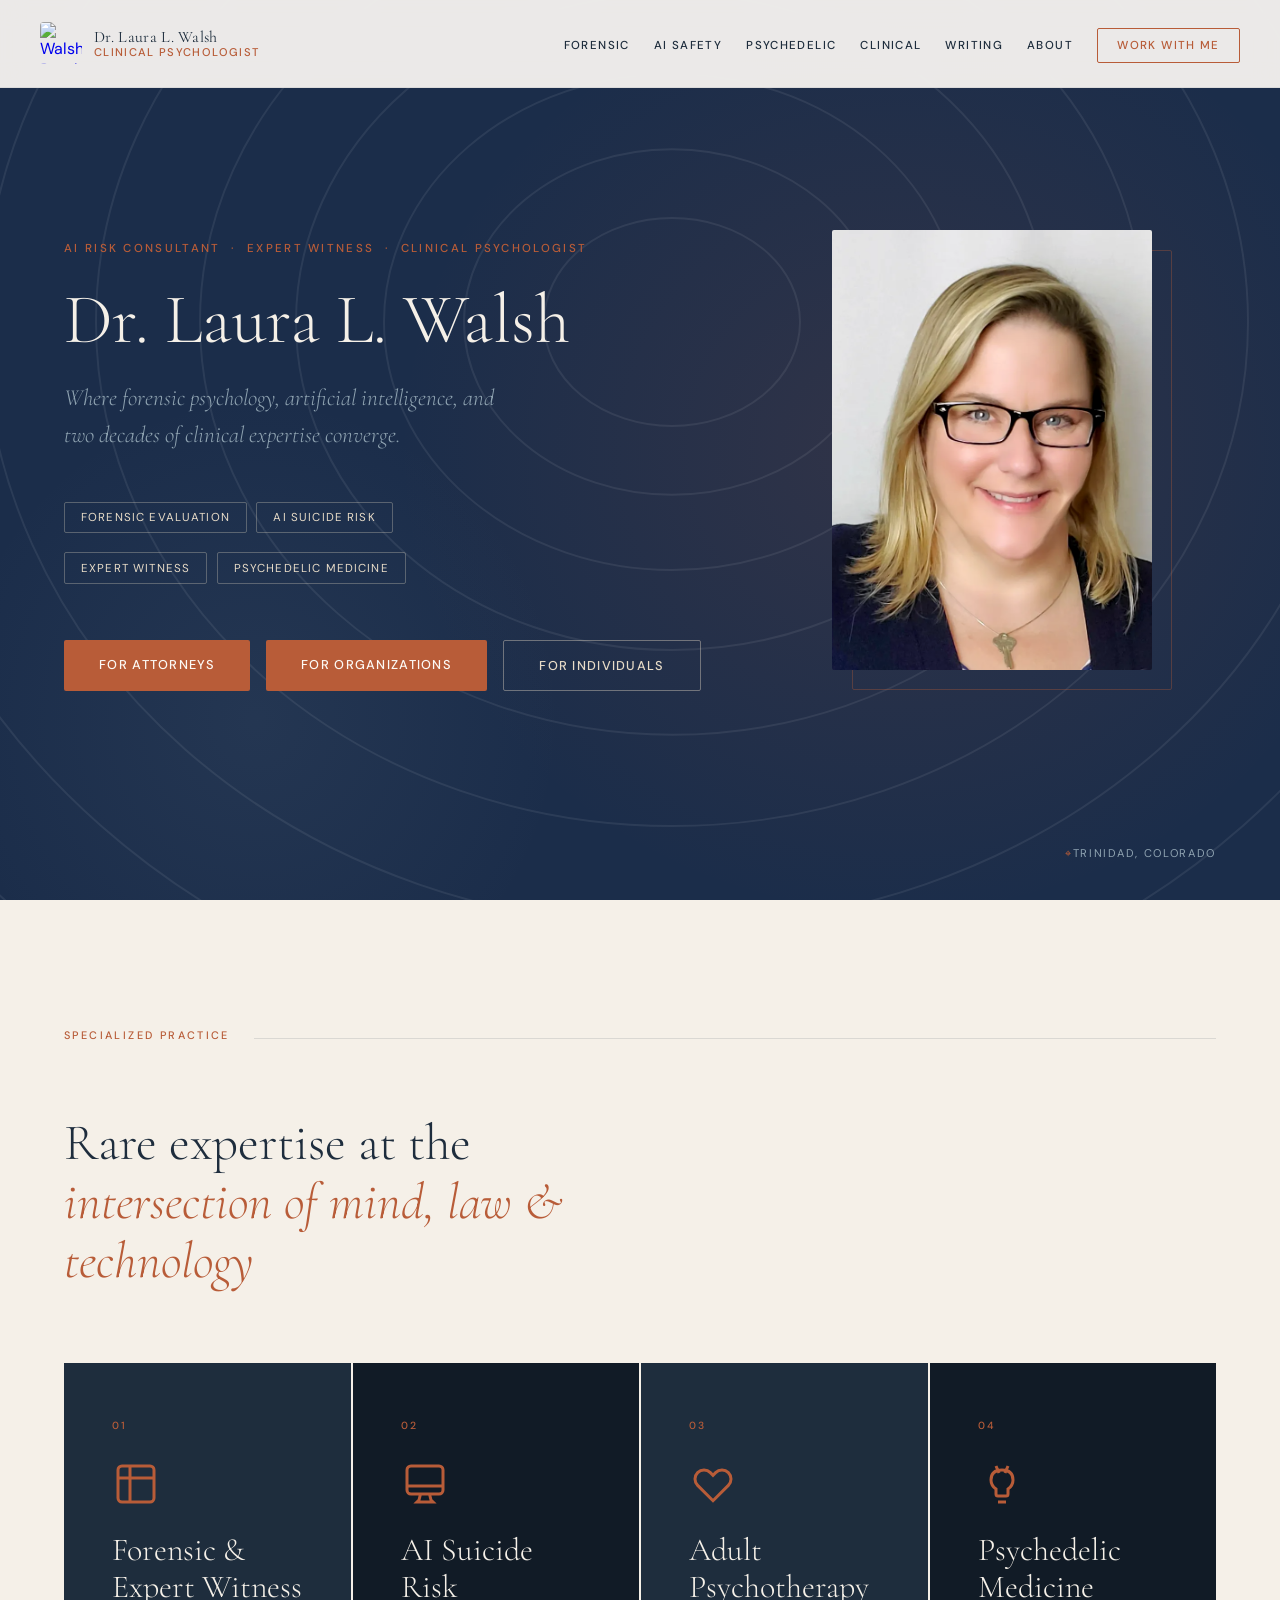
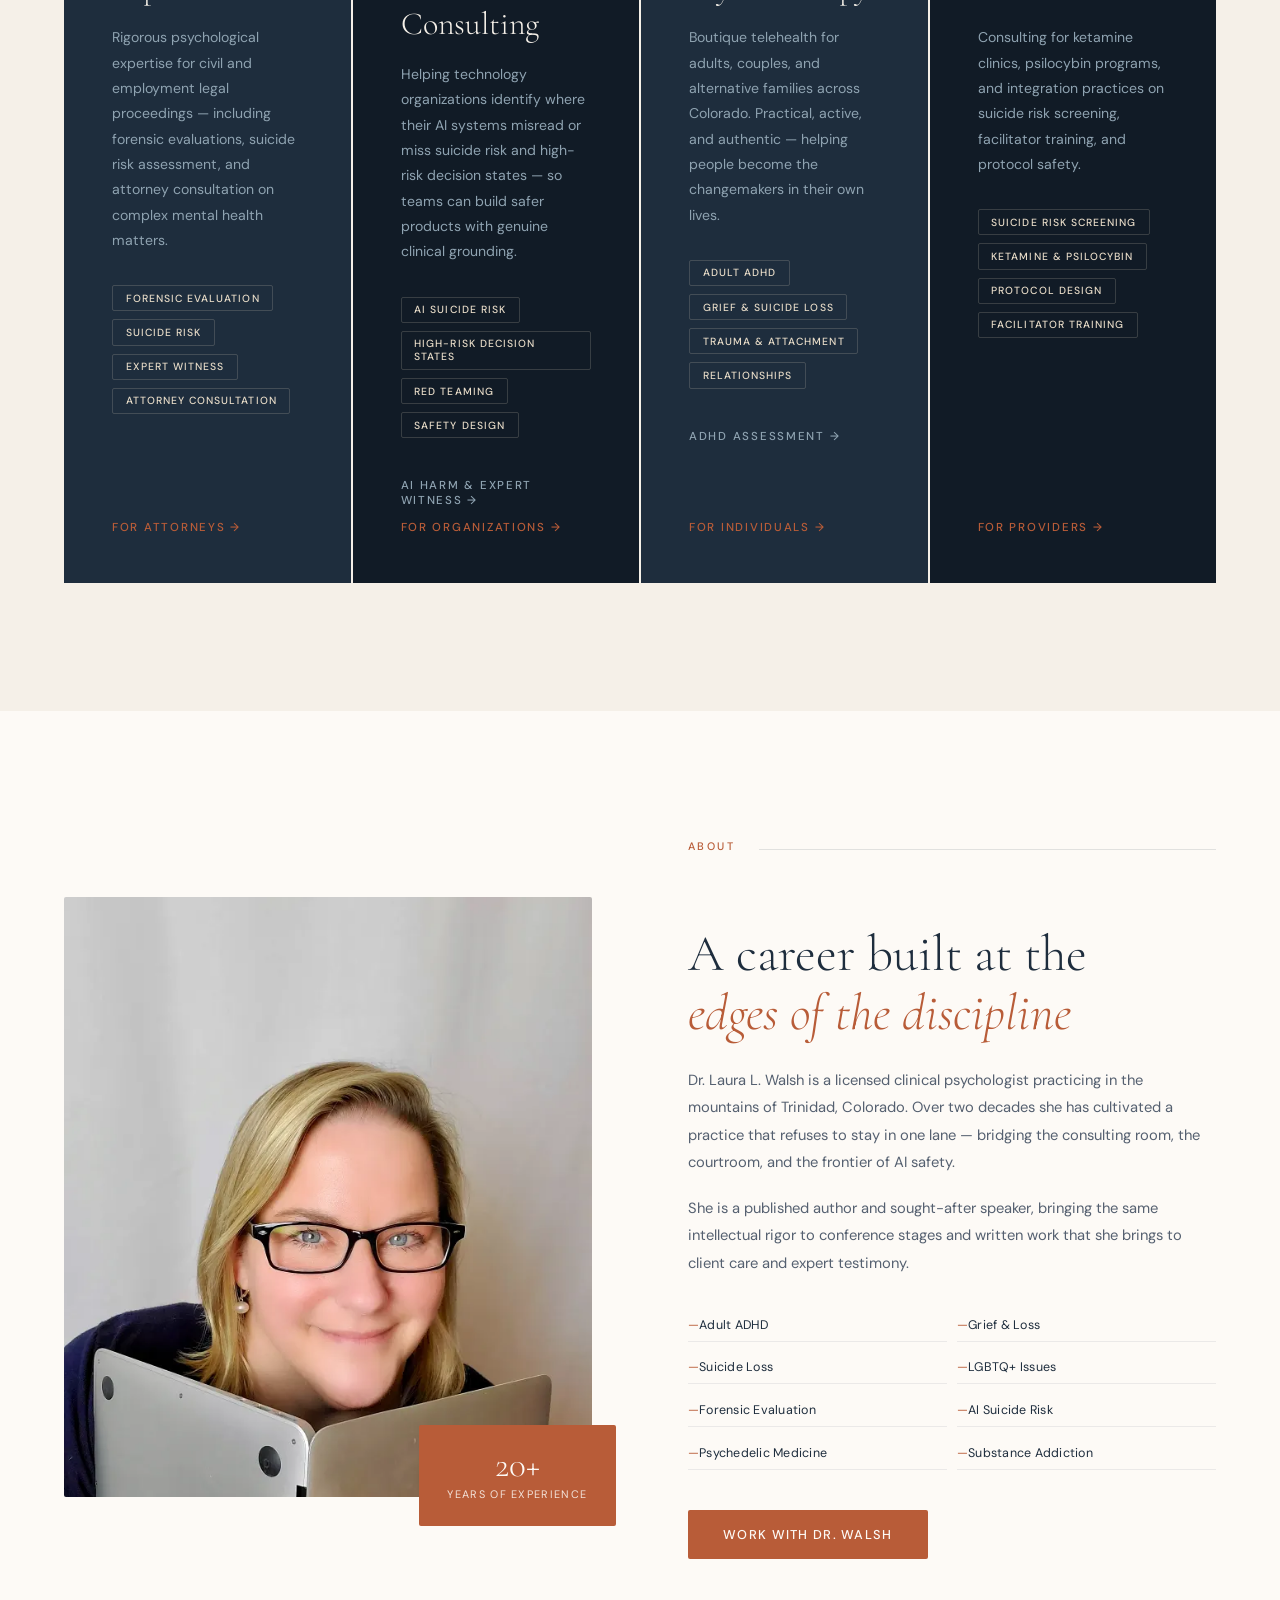
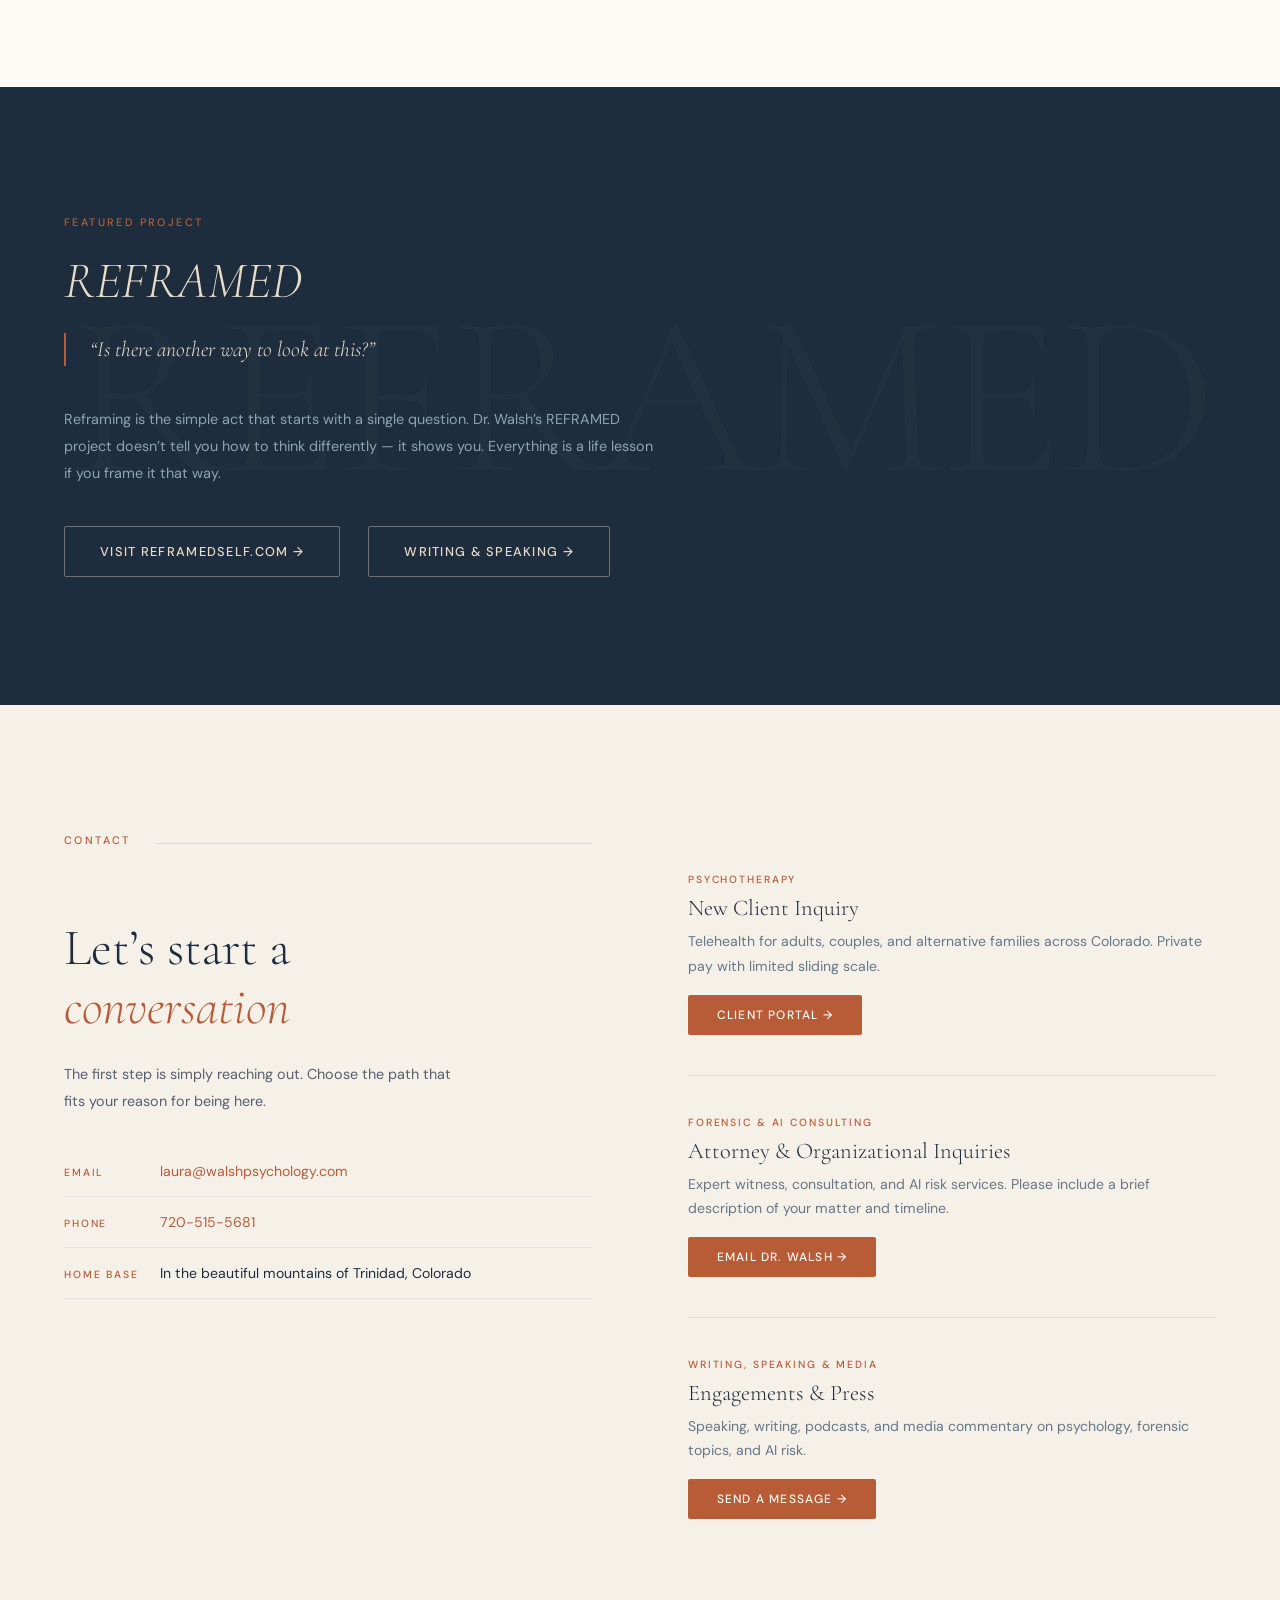
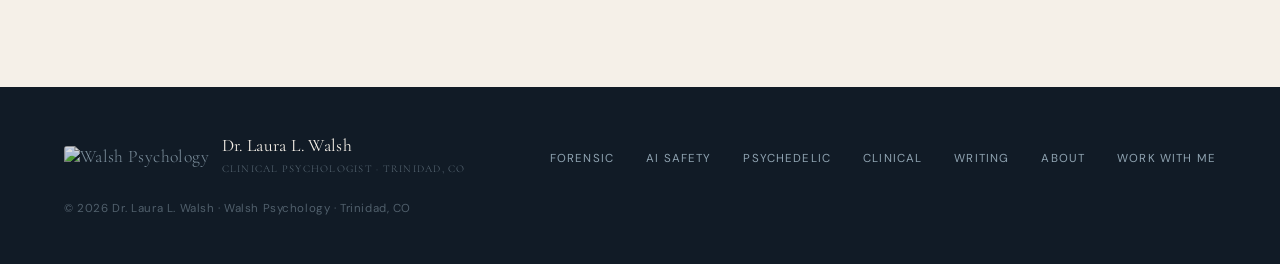
==== commit ed1e19d9: "Fix therapy card stuck hover: remove tabindex from sub-link divs" ====
--- a/index.html
+++ b/index.html
@@ -60,7 +60,7 @@
     nav[aria-label="Main navigation"] {
       position: fixed; top: 0; left: 0; right: 0; z-index: 100;
       display: flex; align-items: center; justify-content: space-between;
-      padding: 1.4rem 4rem;
+      padding: 1.4rem 2.5rem;
       background: rgba(253,250,246,0.92); backdrop-filter: blur(12px);
       border-bottom: 1px solid rgba(30,45,61,0.08);
       transition: padding 0.3s ease; flex-wrap: nowrap;
@@ -73,10 +73,10 @@
     .nav-logo img { display: block; height: 42px; width: 42px; min-width: 42px; object-fit: cover; border-radius: 4px; flex-shrink: 0; }
     .nav-logo-text { font-family: var(--serif); font-size: 1rem; font-weight: 400; color: var(--slate); letter-spacing: 0.02em; line-height: 1.15; white-space: nowrap; }
     .nav-logo-text span { color: var(--terra); display: block; font-size: 0.7rem; letter-spacing: 0.12em; text-transform: uppercase; font-family: var(--sans); font-weight: 500; }
-    .nav-links { display: flex; gap: 2.5rem; list-style: none; margin-left: auto; }
-    .nav-links a { font-family: var(--sans); font-size: 0.8rem; font-weight: 500; letter-spacing: 0.12em; text-transform: uppercase; color: var(--slate); text-decoration: none; transition: color 0.2s; }
+    .nav-links { display: flex; gap: 1.5rem; list-style: none; margin-left: auto; }
+    .nav-links a { font-family: var(--sans); font-size: 0.72rem;; font-weight: 500; letter-spacing: 0.12em; text-transform: uppercase; color: var(--slate); text-decoration: none; transition: color 0.2s; }
     .nav-links a:hover { color: var(--terra); }
-    .nav-cta { font-size: 0.78rem !important; padding: 0.55rem 1.4rem; border: 1.5px solid var(--terra); border-radius: 2px; color: var(--terra) !important; }
+    .nav-cta { font-size: 0.72rem !important; padding: 0.55rem 1.2rem; border: 1.5px solid var(--terra); border-radius: 2px; color: var(--terra) !important; white-space: nowrap; }
     .nav-cta:hover { background: var(--terra); color: var(--white) !important; }
     .nav-hamburger { display: none; flex-direction: column; gap: 5px; cursor: pointer; padding: 4px; background: none; border: none; z-index: 200; }
     .nav-hamburger span { display: block; width: 24px; height: 2px; background: var(--slate); transition: all 0.3s ease; border-radius: 2px; }
@@ -165,7 +165,10 @@
     .footer-copy { font-size: 0.72rem; color: rgba(143,163,177,0.5); letter-spacing: 0.05em; }
     @keyframes fadeUp { from { opacity: 0; transform: translateY(20px); } to { opacity: 1; transform: translateY(0); } }
     @keyframes fadeIn { from { opacity: 0; } to { opacity: 1; } }
-    @media (max-width: 900px) {
+    @media (max-width: 1200px) and (min-width: 901px) {
+  .services-featured { grid-template-columns: repeat(2, 1fr); }
+}
+@media (max-width: 900px) {
       nav[aria-label="Main navigation"] { padding: 1.2rem 1.5rem; }
       .nav-links { display: none; }
       .nav-hamburger { display: flex; }
@@ -268,7 +271,7 @@
       <h3>AI Suicide Risk<br>Consulting</h3>
       <p>Helping technology organizations identify where their AI systems misread or miss suicide risk and high-risk decision states &mdash; so teams can build safer products with genuine clinical grounding.</p>
       <div class="sfeat-tags"><span>AI Suicide Risk</span><span>High-Risk Decision States</span><span>Red Teaming</span><span>Safety Design</span></div>
-      <a href="ai-litigation.html" style="font-size:0.72rem;font-weight:500;letter-spacing:0.15em;text-transform:uppercase;color:var(--mist);text-decoration:none;display:block;margin-bottom:0.75rem;">AI Harm &amp; Expert Witness &rarr;</a>
+      <div onclick="event.stopPropagation();location.href='ai-litigation.html'" style="font-size:0.72rem;font-weight:500;letter-spacing:0.15em;text-transform:uppercase;color:var(--mist);cursor:pointer;display:block;margin-bottom:0.75rem;">AI Harm &amp; Expert Witness &rarr;</div>
     <span class="service-link" style="margin-top:auto;">For Organizations &rarr;</span>
     </a>
     <a href="therapy.html" class="service-card-featured" aria-label="Adult Psychotherapy">
@@ -277,7 +280,7 @@
       <h3>Adult Psychotherapy</h3>
       <p>Boutique telehealth for adults, couples, and alternative families across Colorado. Practical, active, and authentic &mdash; helping people become the changemakers in their own lives.</p>
       <div class="sfeat-tags"><span>Adult ADHD</span><span>Grief &amp; Suicide Loss</span><span>Trauma &amp; Attachment</span><span>Relationships</span></div>
-      <a href="adhd.html" style="font-size:0.72rem;font-weight:500;letter-spacing:0.15em;text-transform:uppercase;color:var(--mist);text-decoration:none;display:block;margin-bottom:0.75rem;">ADHD Assessment &rarr;</a>
+      <div onclick="event.stopPropagation();location.href='adhd.html'" style="font-size:0.72rem;font-weight:500;letter-spacing:0.15em;text-transform:uppercase;color:var(--mist);cursor:pointer;display:block;margin-bottom:0.75rem;">ADHD Assessment &rarr;</div>
     <span class="service-link" style="margin-top:auto;">For Individuals &rarr;</span>
     </a>
     <a href="psychedelic.html" class="service-card-featured service-card-featured--ai" aria-label="Psychedelic Medicine Consulting">
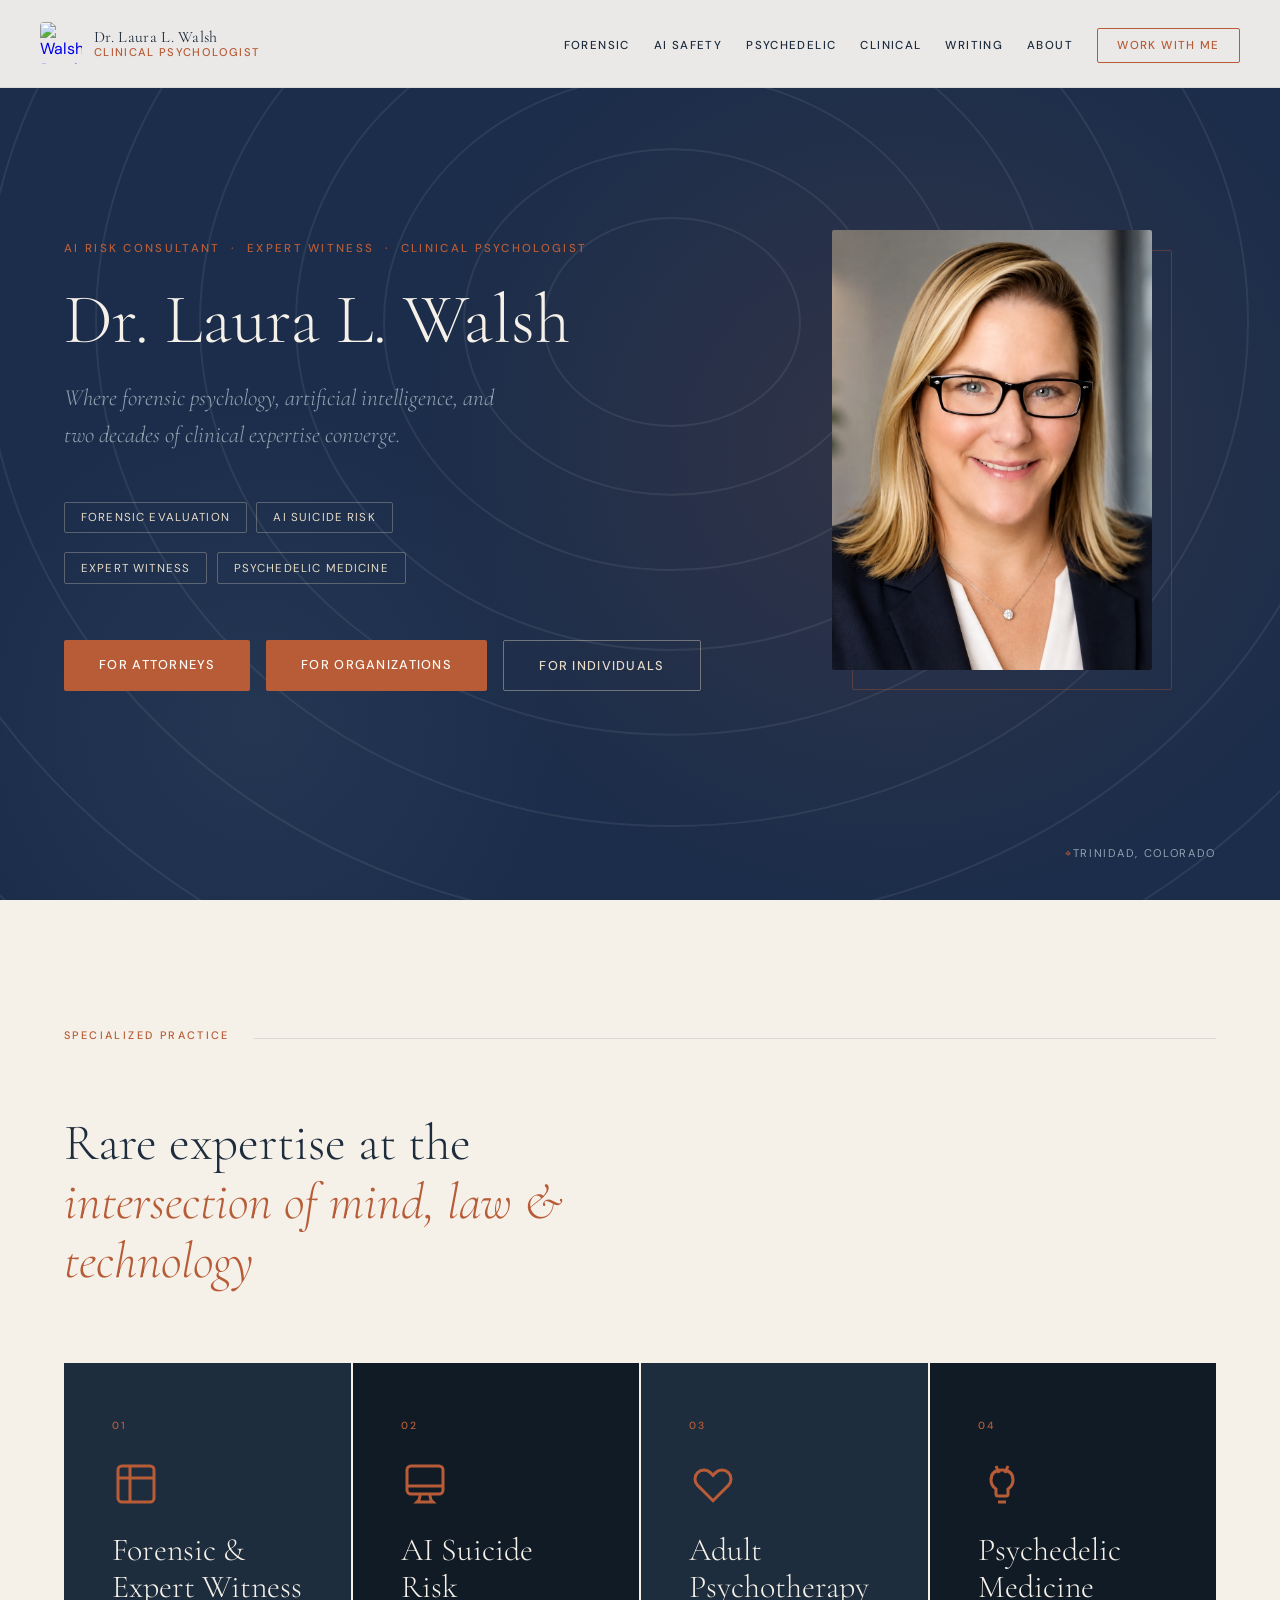
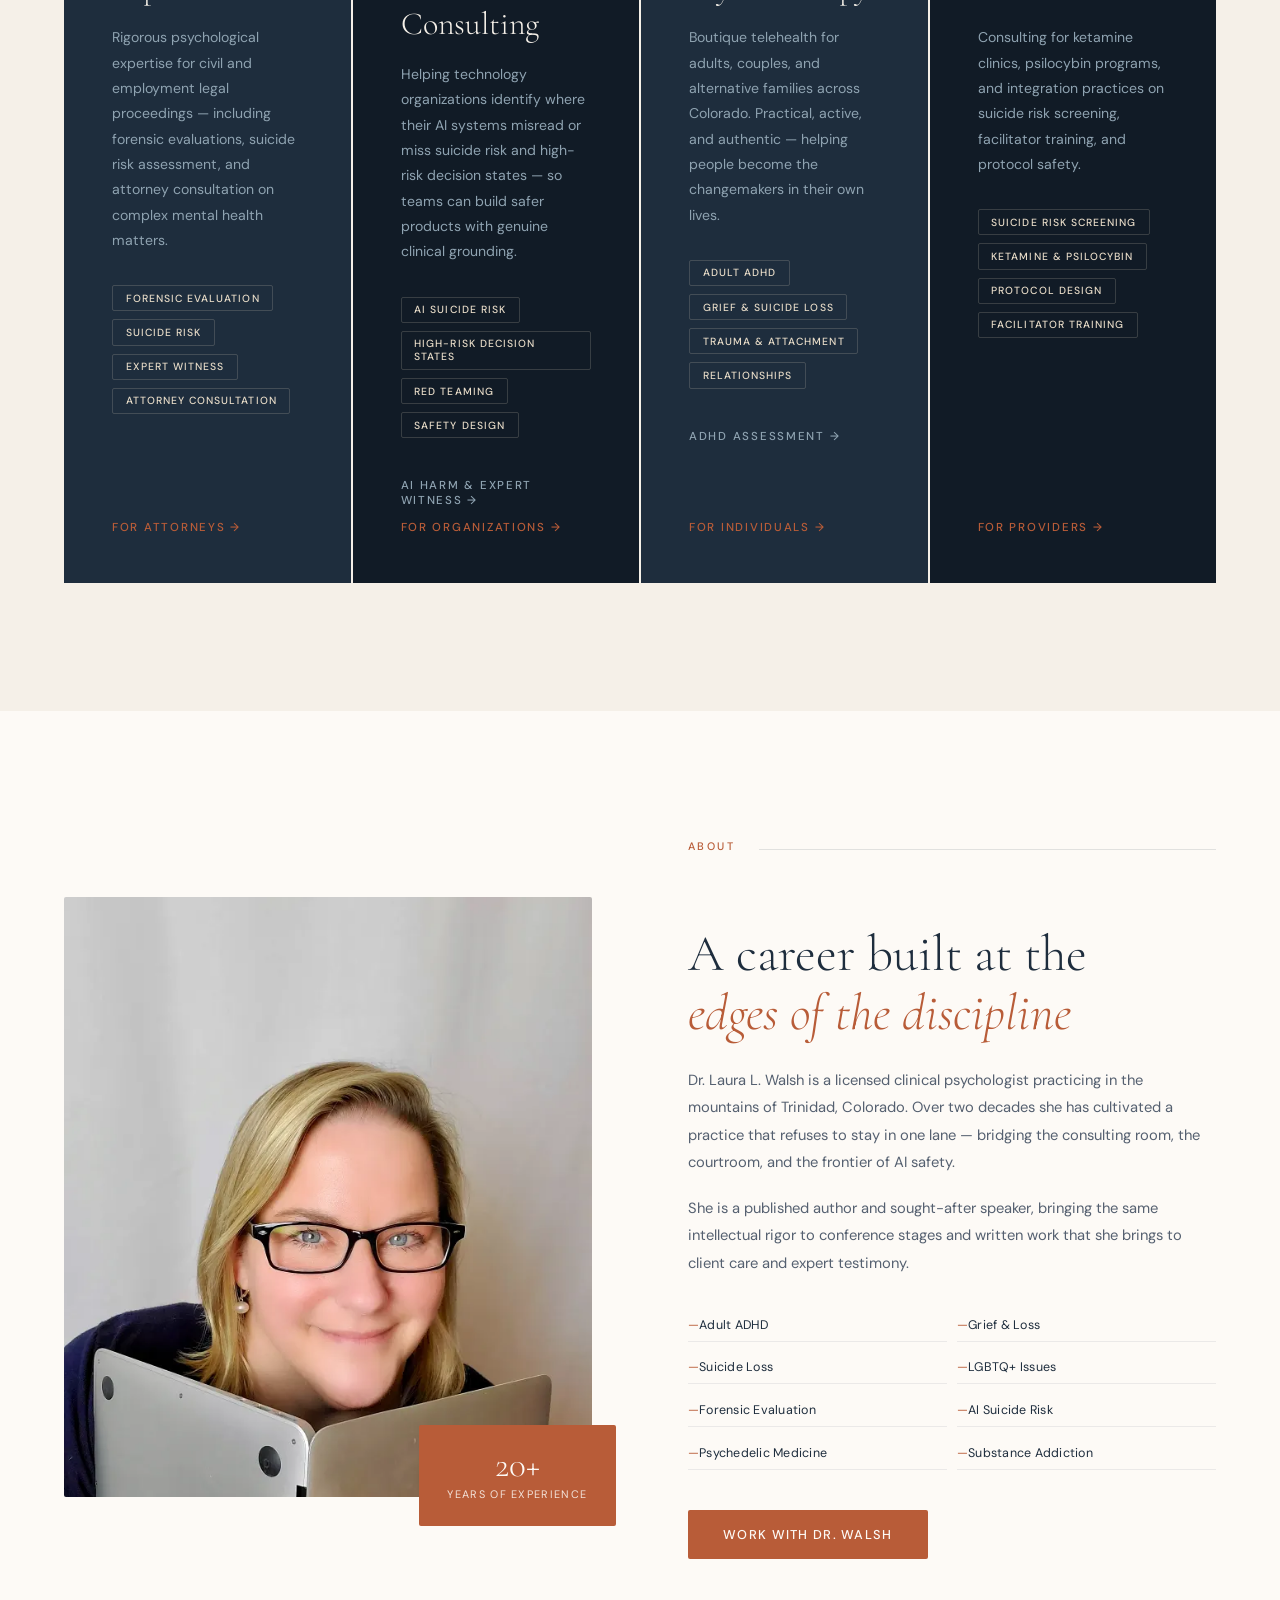
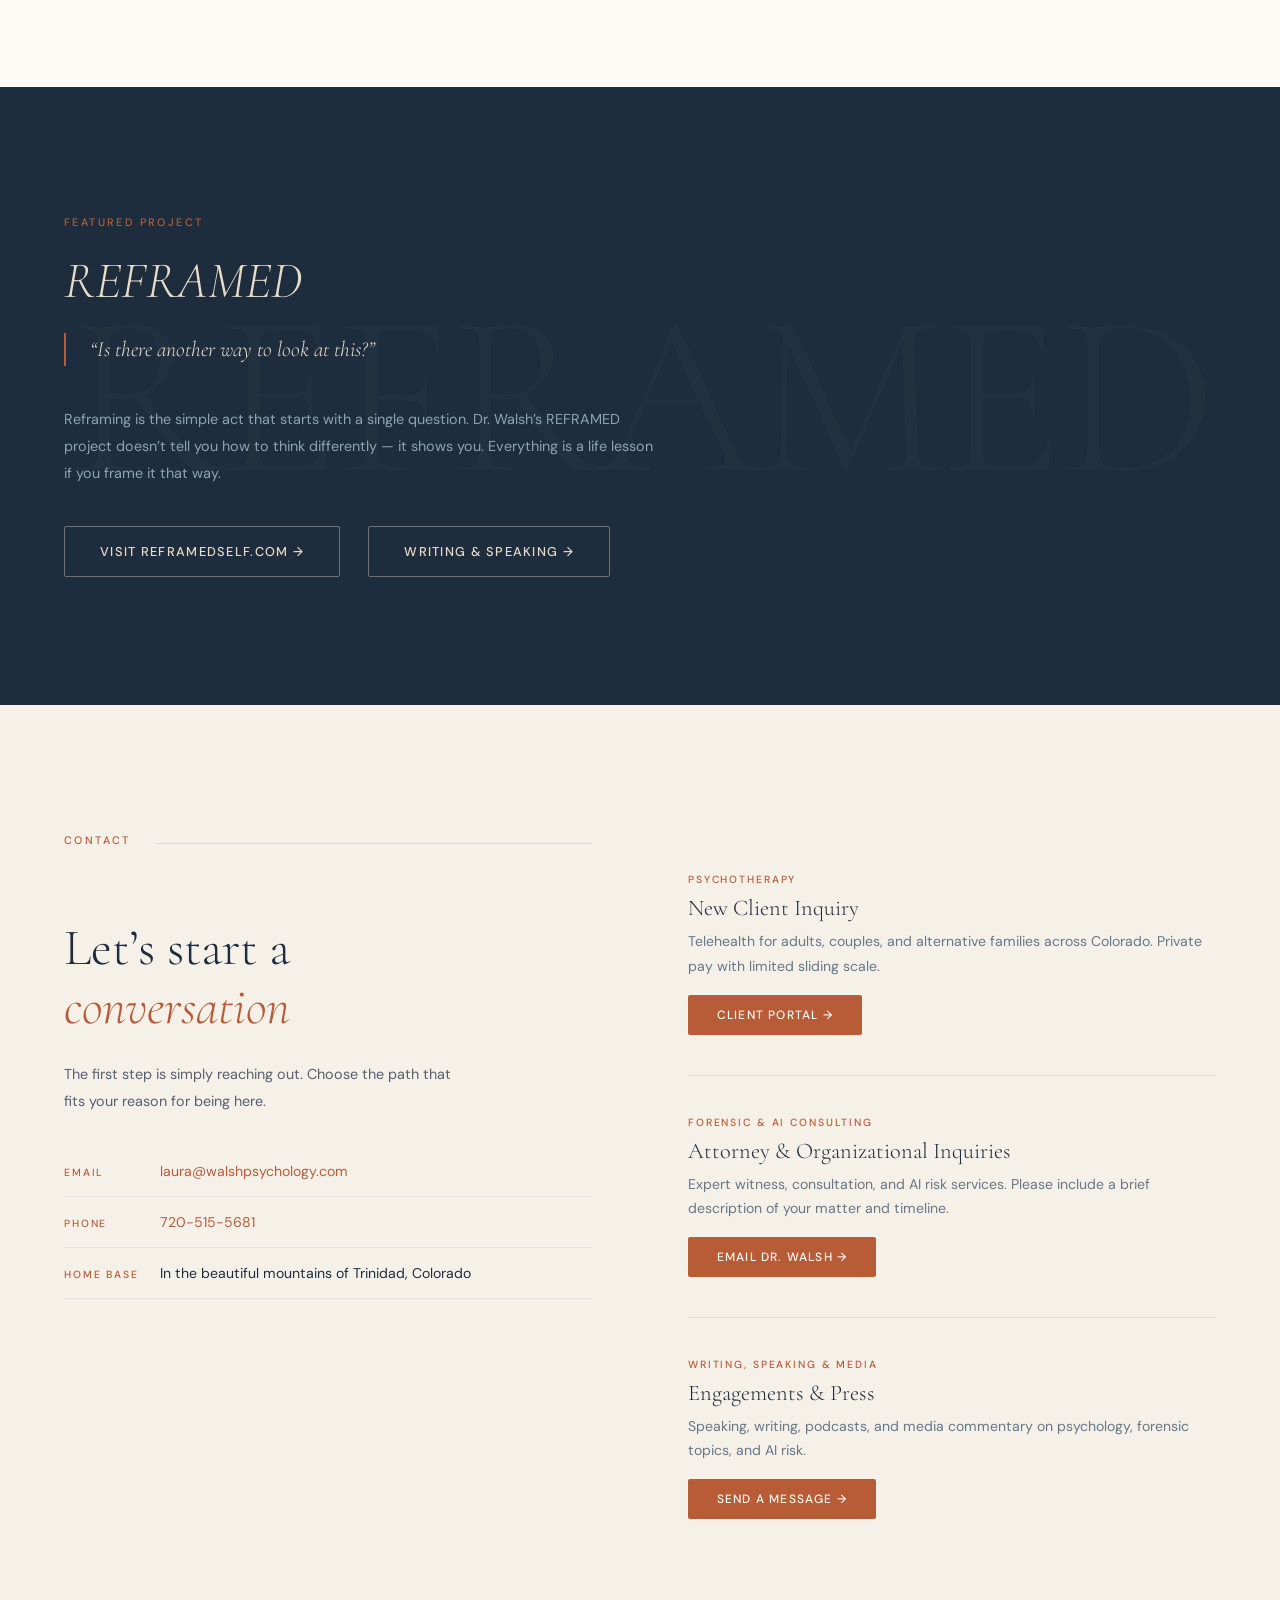
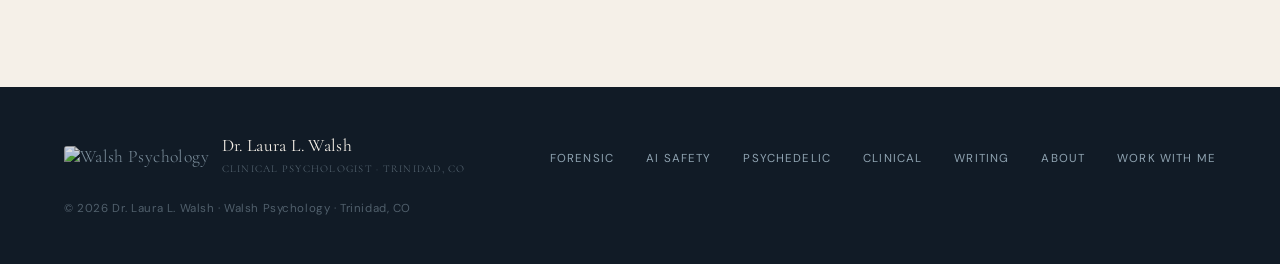
==== commit 41795c38: "Add files via upload" ====
--- a/index.html
+++ b/index.html
@@ -5,17 +5,17 @@
   <meta name="viewport" content="width=device-width, initial-scale=1.0">
   <meta name="theme-color" content="#1b2d4a">
   <meta name="robots" content="index, follow">
-  <title>Dr. Laura L. Walsh | AI Risk Consultant &middot; Expert Witness &middot; Clinical Psychologist</title>
+  <title>Dr. Laura L. Walsh | AI Risk Consultant &middot; Expert Witness &middot; Clinical Psychologist &middot; Founder, Metonym</title>
   <meta name="description" content="Dr. Laura L. Walsh is a licensed clinical psychologist, expert witness, and AI risk consultant in Trinidad, Colorado. Forensic psychology, adult psychotherapy, and AI suicide risk consulting.">
   <link rel="canonical" href="https://walshpsychology.com/">
   <meta property="og:type" content="website">
   <meta property="og:url" content="https://walshpsychology.com/">
-  <meta property="og:title" content="Dr. Laura L. Walsh | AI Risk Consultant &middot; Expert Witness &middot; Clinical Psychologist">
+  <meta property="og:title" content="Dr. Laura L. Walsh | AI Risk Consultant &middot; Expert Witness &middot; Clinical Psychologist &middot; Founder, Metonym">
   <meta property="og:description" content="Licensed clinical psychologist, expert witness, and AI risk consultant. Forensic psychology, adult psychotherapy, and AI suicide risk consulting in Colorado.">
   <meta property="og:image" content="https://walshpsychology.com/laura_square_headshot.webp">
   <meta name="twitter:card" content="summary_large_image">
   <meta name="twitter:site" content="@walshpsychology">
-  <meta name="twitter:title" content="Dr. Laura L. Walsh | AI Risk Consultant &middot; Expert Witness &middot; Clinical Psychologist">
+  <meta name="twitter:title" content="Dr. Laura L. Walsh | AI Risk Consultant &middot; Expert Witness &middot; Clinical Psychologist &middot; Founder, Metonym">
   <meta name="twitter:description" content="Licensed clinical psychologist, expert witness, and AI risk consultant based in Trinidad, Colorado.">
   <meta name="twitter:image" content="https://walshpsychology.com/laura_square_headshot.webp">
   <link rel="icon" type="image/svg+xml" href="favicon.svg">
@@ -166,7 +166,7 @@
     @keyframes fadeUp { from { opacity: 0; transform: translateY(20px); } to { opacity: 1; transform: translateY(0); } }
     @keyframes fadeIn { from { opacity: 0; } to { opacity: 1; } }
     @media (max-width: 1200px) and (min-width: 901px) {
-  .services-featured { grid-template-columns: repeat(2, 1fr); }
+  .services-featured { grid-template-columns: repeat(2, 1fr); row-gap: 6px; }
 }
 @media (max-width: 900px) {
       nav[aria-label="Main navigation"] { padding: 1.2rem 1.5rem; }
